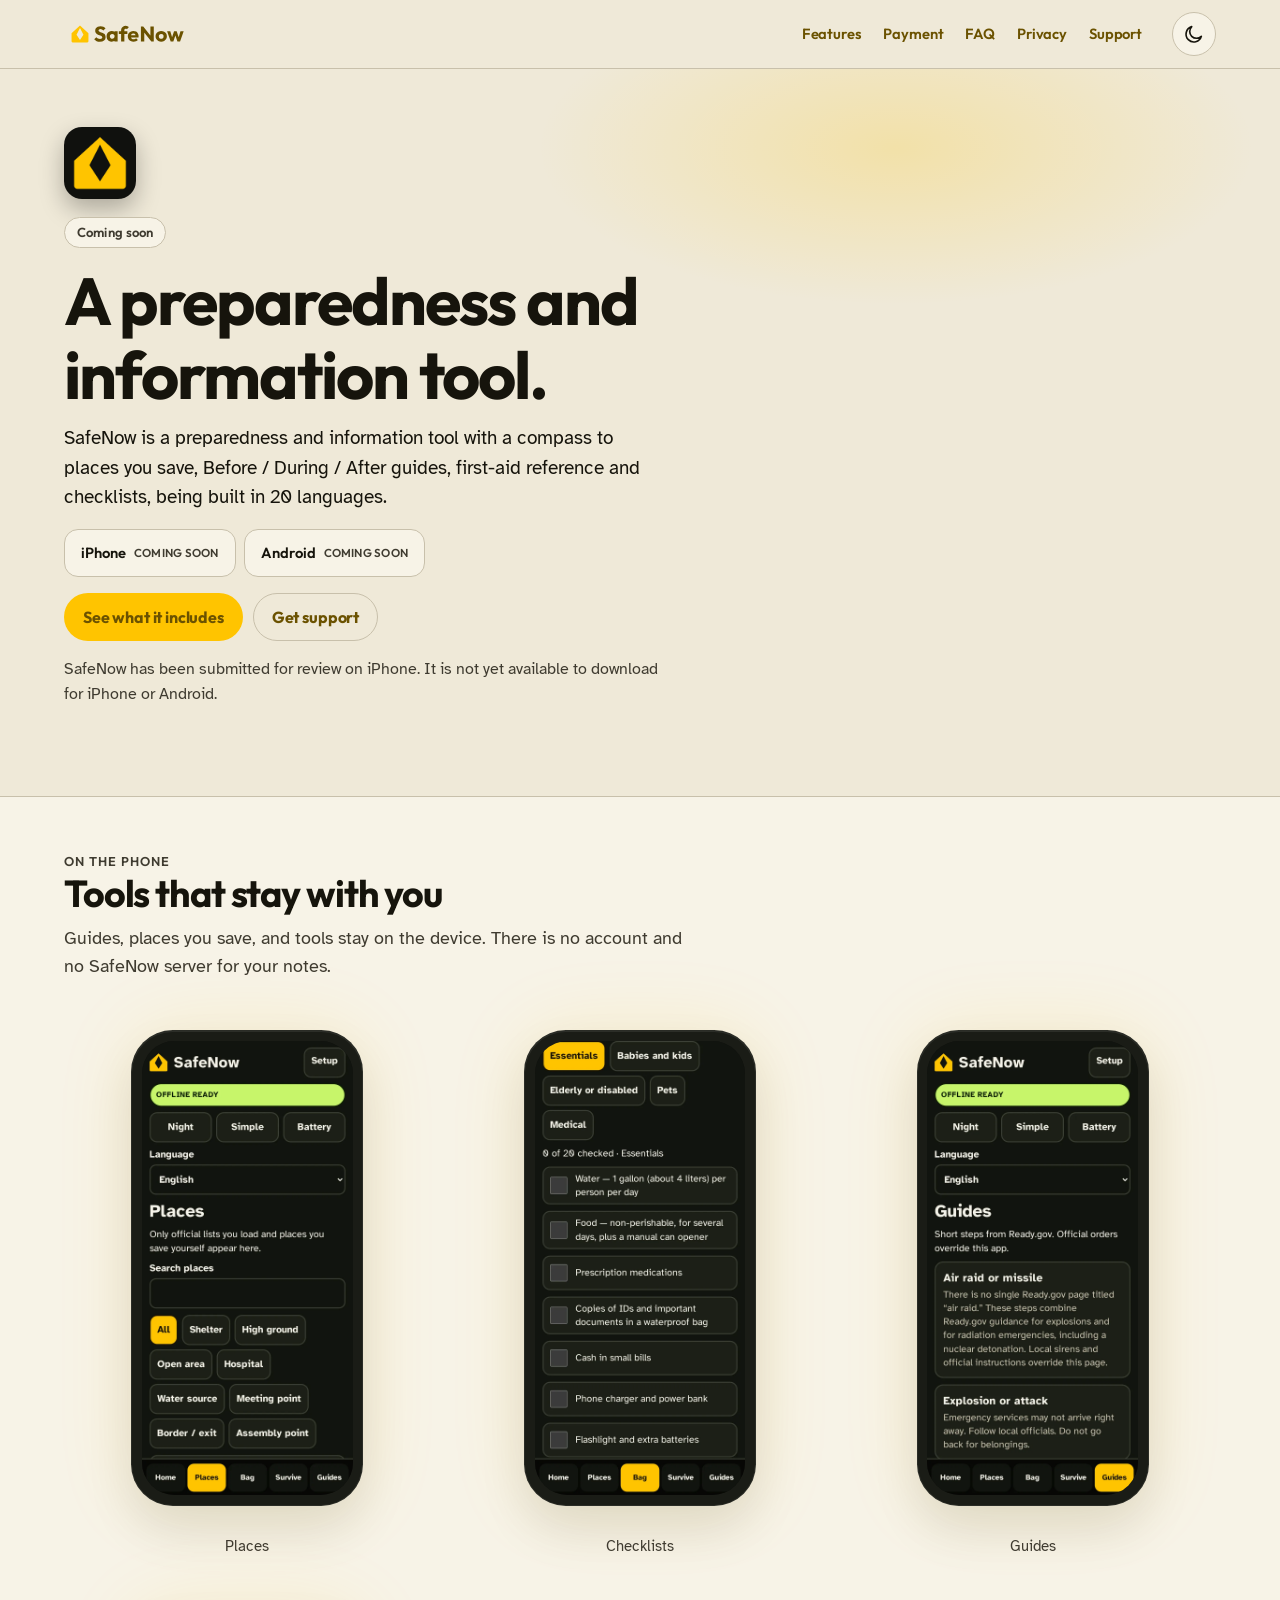
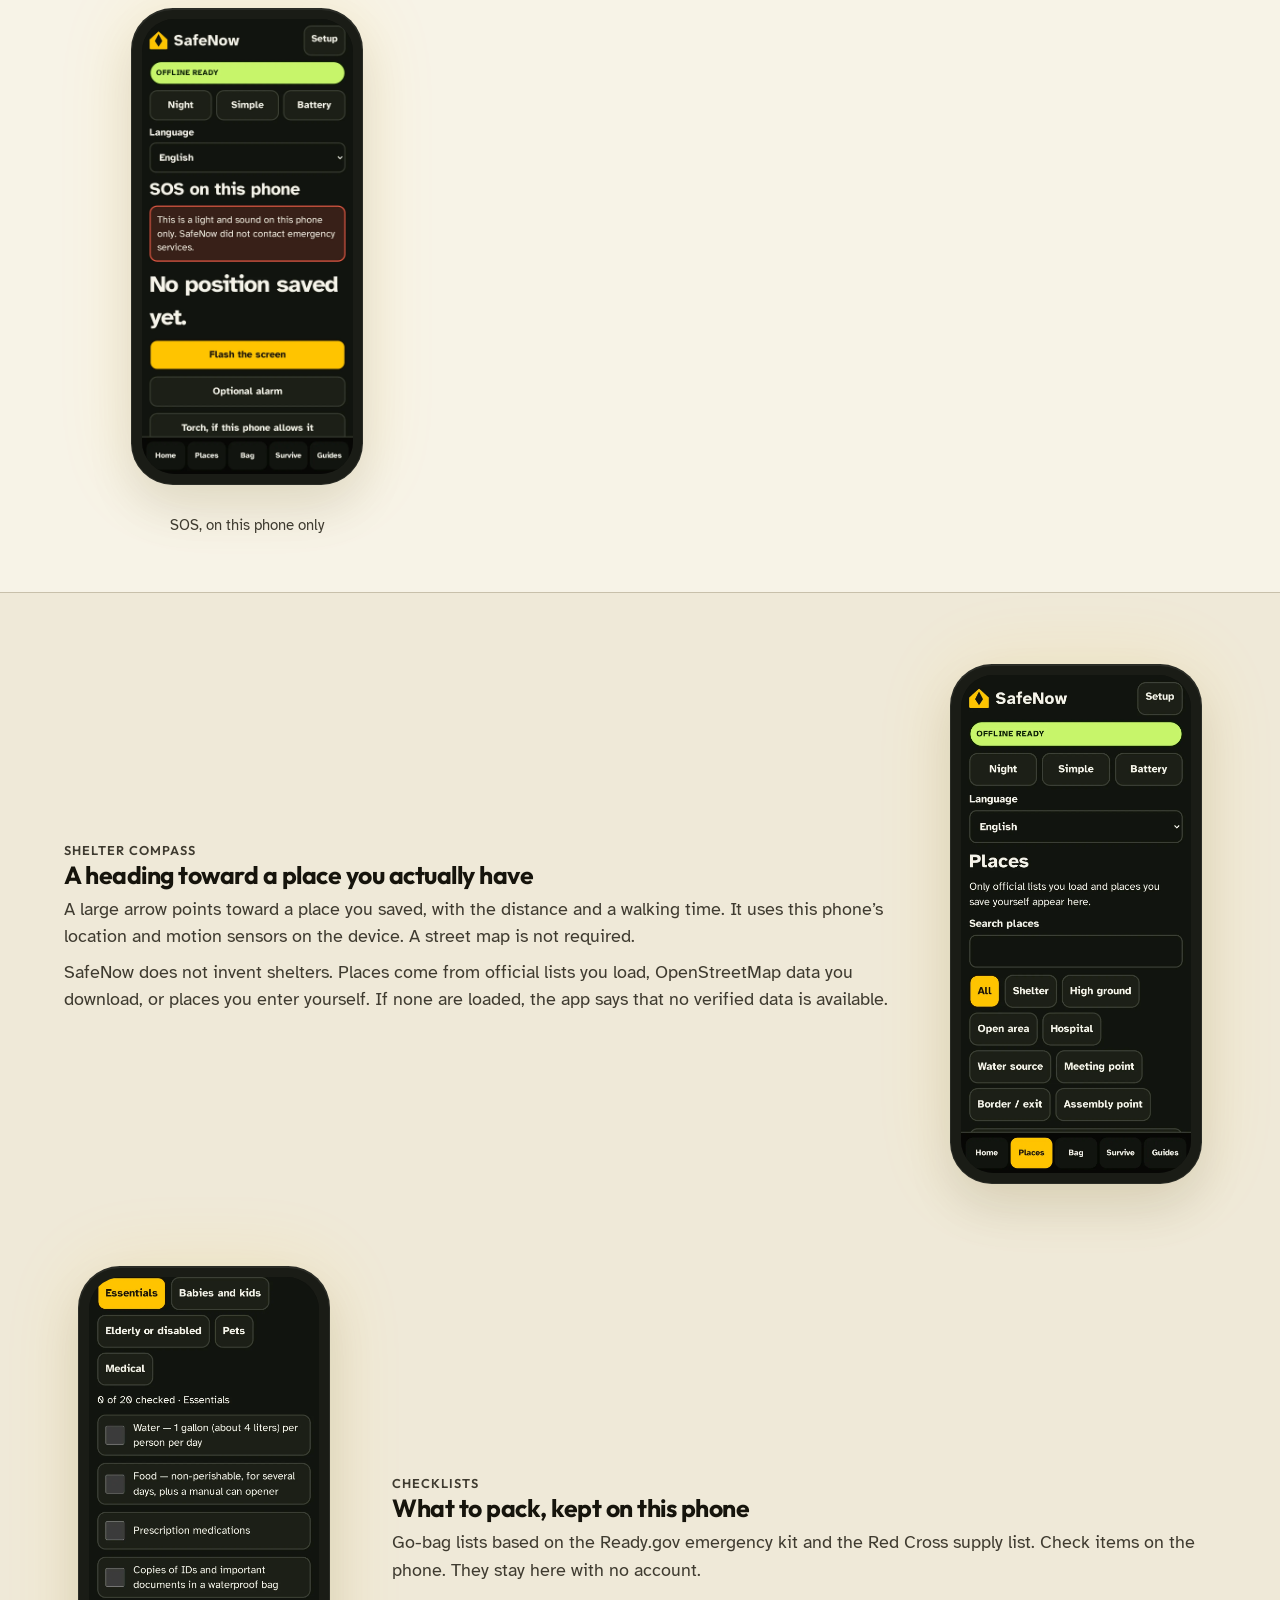
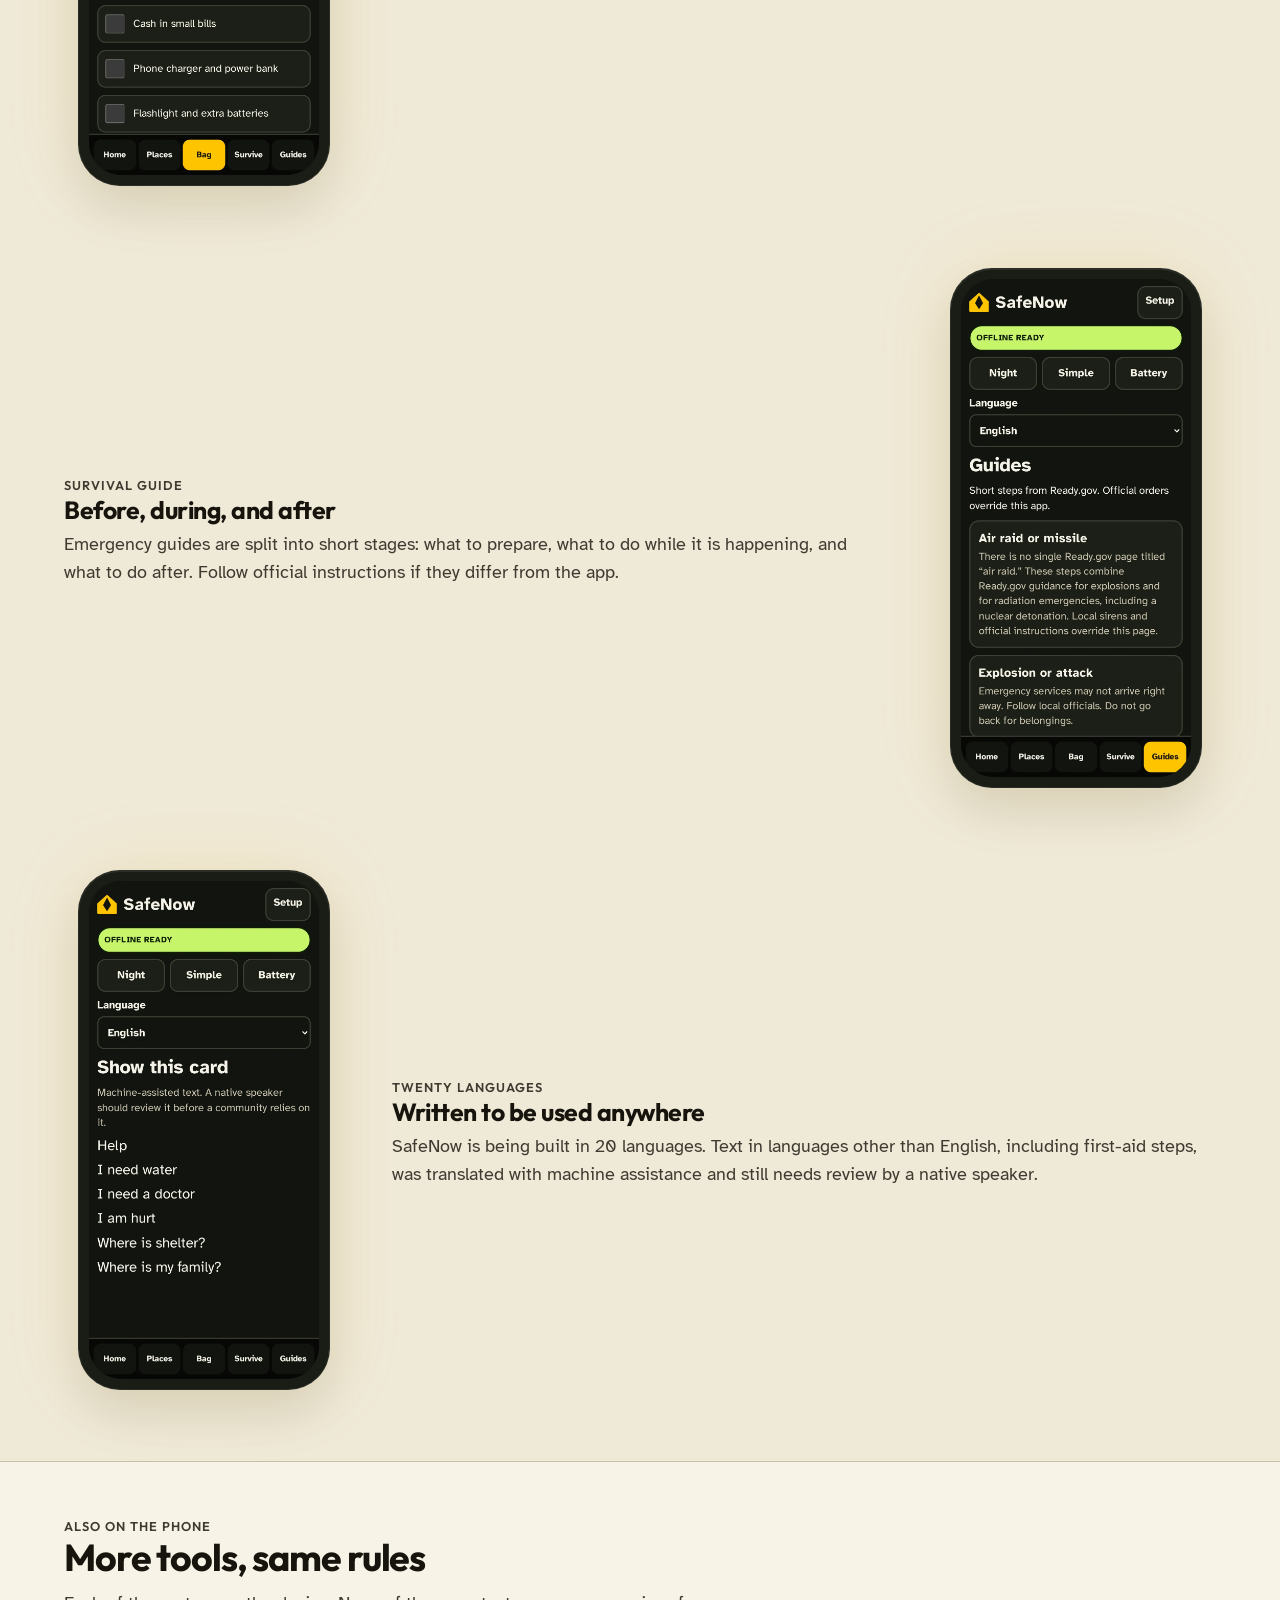
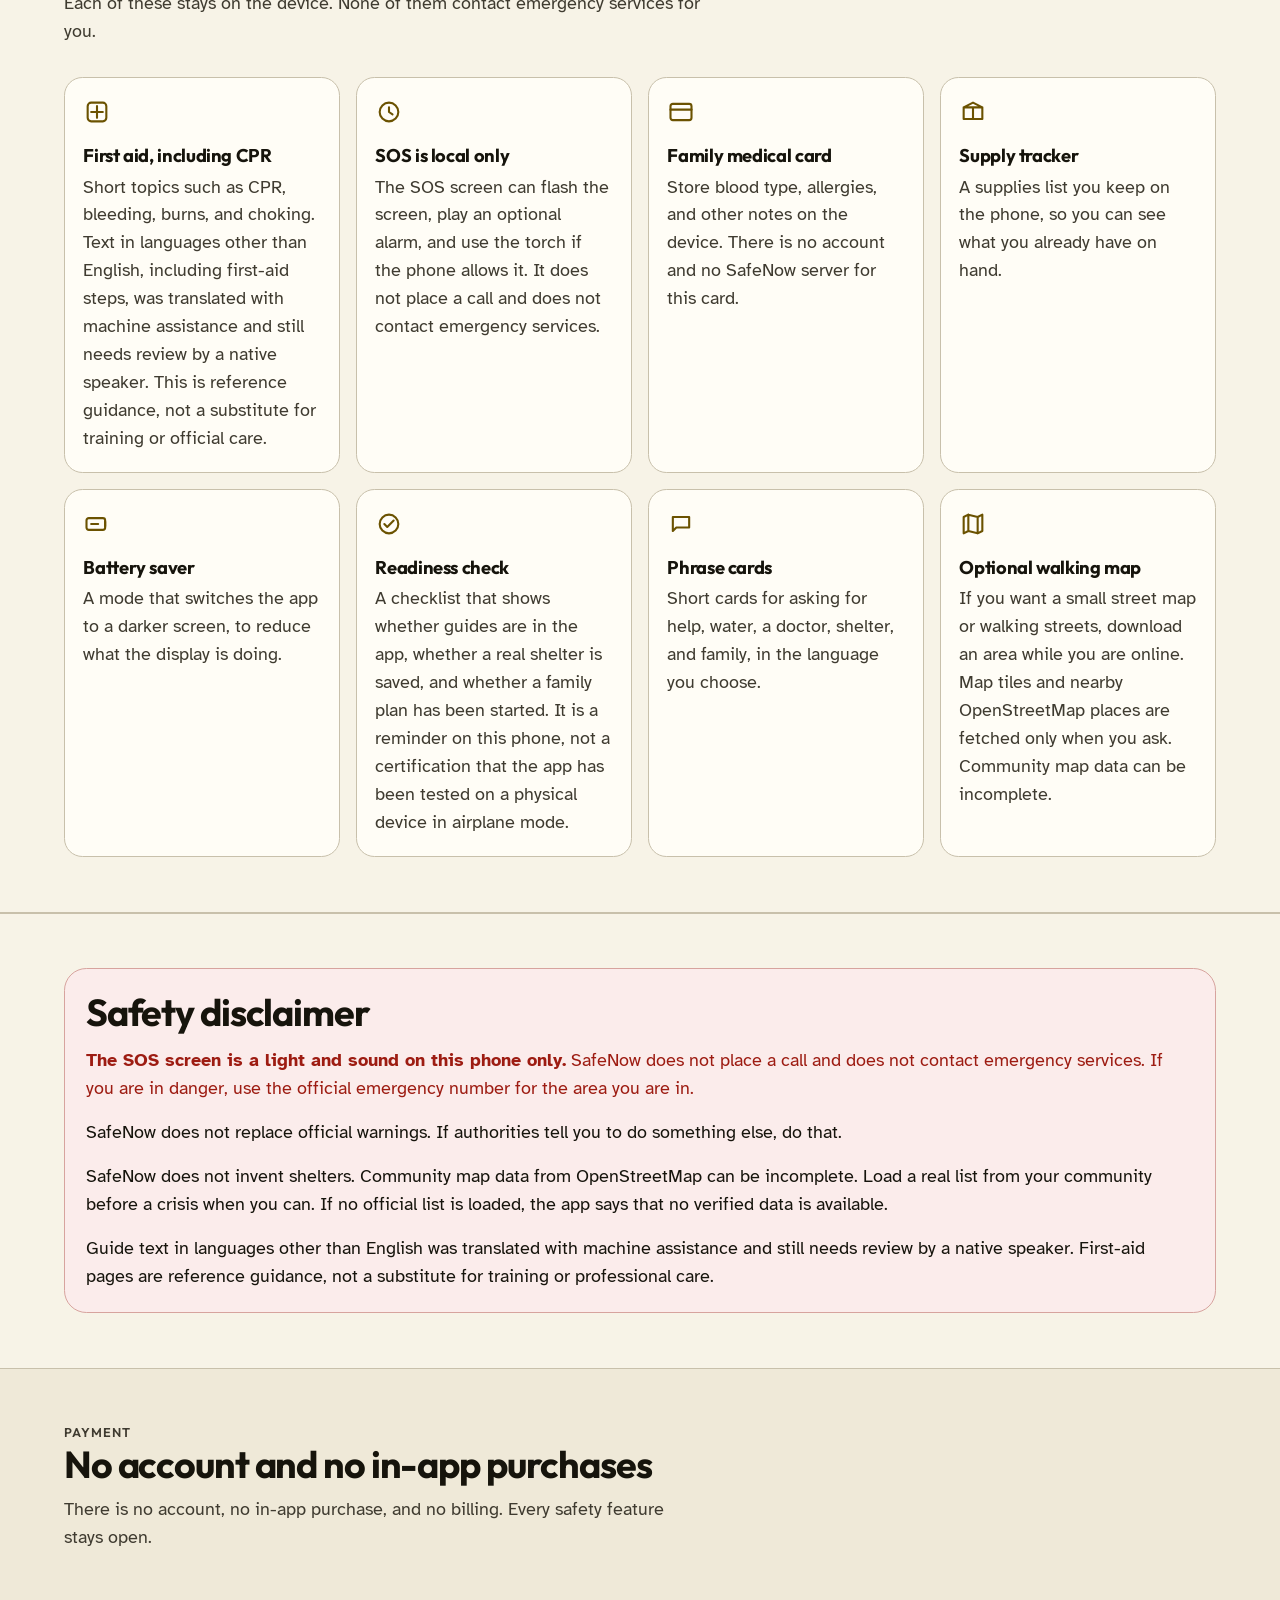
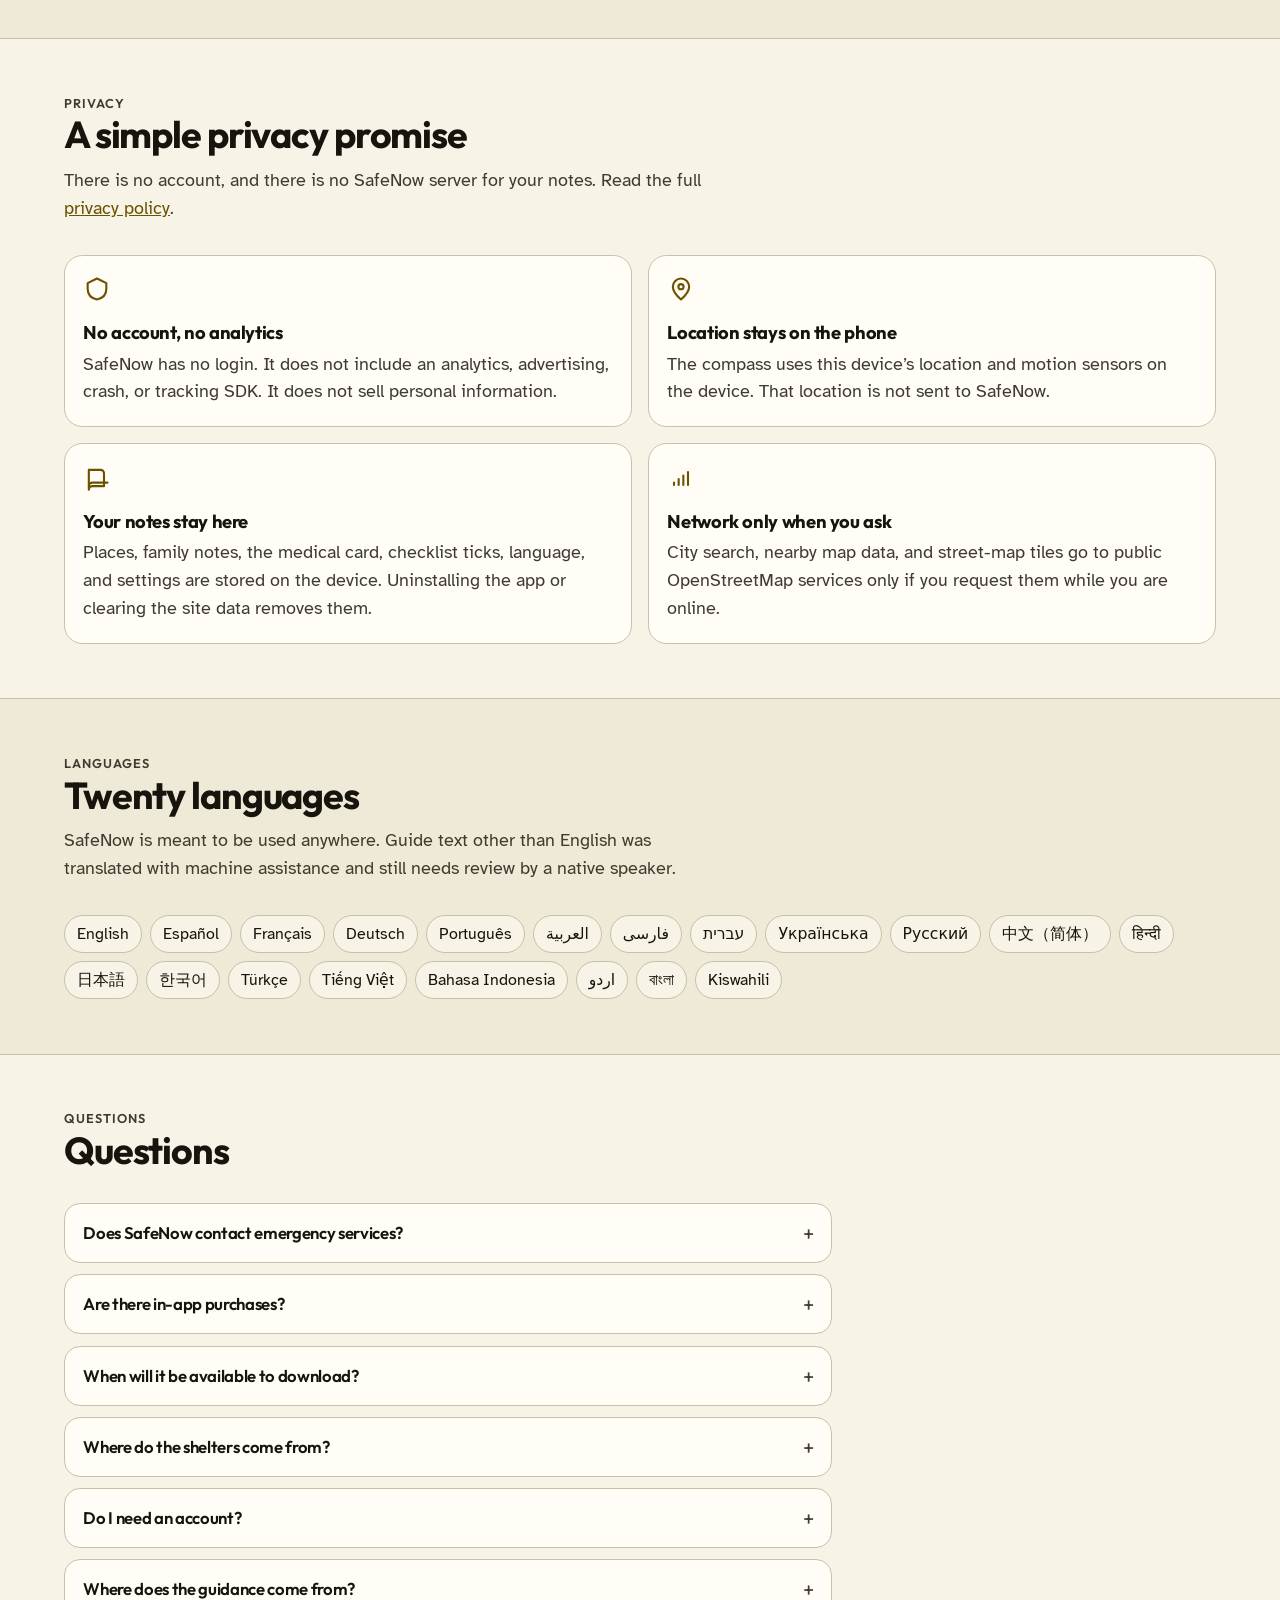
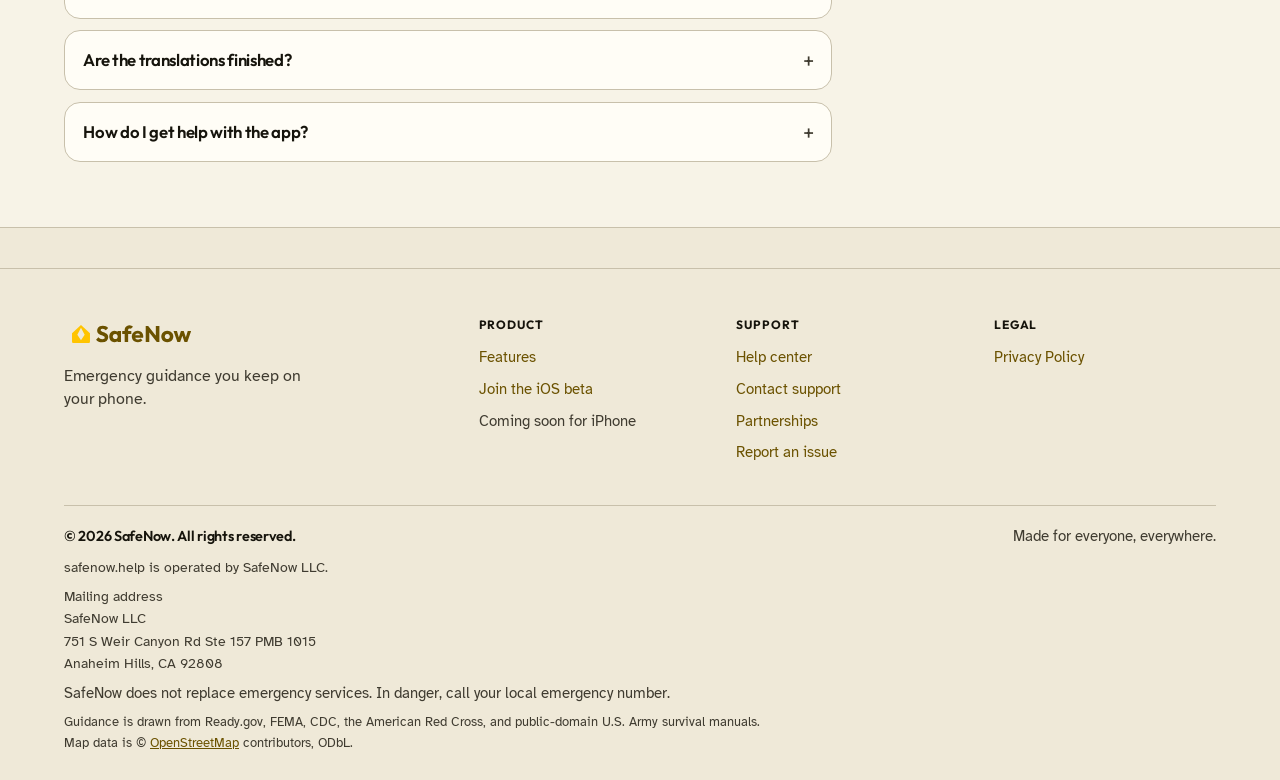
==== index.html @ 6153ab85 "Merge pull request #10 from oxgirl/fix/site-llc-operator-main Footer: operated by SafeNow LLC + mail" ====
<!doctype html>
<html lang="en">
  <head>
    <meta charset="UTF-8" />
    <meta name="viewport" content="width=device-width, initial-scale=1" />
    <title>SafeNow — a preparedness and information tool</title>
    <meta name="description" content="SafeNow is a preparedness and information tool with a compass to places you save, Before / During / After guides, first-aid reference and checklists, being built in 20 languages. Coming soon for iPhone and Android." />
    <link rel="canonical" href="https://safenow.help/" />
    <meta property="og:type" content="website" />
    <meta property="og:site_name" content="SafeNow" />
    <meta property="og:title" content="SafeNow — a preparedness and information tool" />
    <meta property="og:description" content="SafeNow is a preparedness and information tool with a compass to places you save, Before / During / After guides, first-aid reference and checklists, being built in 20 languages. Coming soon for iPhone and Android." />
    <meta property="og:url" content="https://safenow.help/" />
    <meta property="og:image" content="https://safenow.help/icon-512.png" />
    <meta property="og:image:width" content="512" />
    <meta property="og:image:height" content="512" />
    <meta name="twitter:card" content="summary_large_image" />
    <link rel="icon" href="/favicon.svg" type="image/svg+xml" />
    <link rel="icon" href="/favicon-32.png" type="image/png" sizes="32x32" />
    <link rel="icon" href="/favicon-16.png" type="image/png" sizes="16x16" />
    <link rel="shortcut icon" href="/favicon.ico" />
    <link rel="apple-touch-icon" href="/apple-touch-icon.png" sizes="180x180" />
    <link rel="manifest" href="/site.webmanifest" />
    <link rel="stylesheet" href="/styles.css" />
    <meta name="theme-color" content="#10110e" media="(prefers-color-scheme: dark)" />
    <meta name="theme-color" content="#efe9d8" media="(prefers-color-scheme: light)" />
    <script>
      try {
        var t = localStorage.getItem("safenow-theme");
        if (t === "light" || t === "dark") document.documentElement.setAttribute("data-theme", t);
      } catch (e) {}
    </script>
  </head>
  <body>
    <a class="skip" href="#main">Skip to content</a>
    <header class="site-header">
      <div class="wrap header-inner">
        <a class="brand" href="/" aria-label="SafeNow">
          <svg class="brand-lockup" viewBox="0 0 5951 1496.72" role="img" aria-hidden="true" focusable="false">
            <g transform="translate(198.294 198.294) scale(1.074)">
              <path fill="#FFC400" fill-rule="evenodd" d="M512 144 L880 480 L880 832 A48 48 0 0 1 832 880 L192 880 A48 48 0 0 1 144 832 L144 480 Z M512 252 L662 543.2 L512 772 L362 543.2 Z"/>
            </g>
            <g transform="translate(1396 1101.36)">
              <path fill="currentColor" d="M280 11Q193 11 130.25 -17.25Q67.5 -45.5 16.0 -103.5L117.5 -205.0Q151.5 -165.5 193.0 -144.0Q234.5 -122.5 290.0 -122.5Q339.5 -122.5 367.25 -140.75Q395 -159 395 -191Q395.0 -219.5 377.0 -237.75Q359 -256 329.5 -269.0Q300 -282 264.5 -293.75Q229.0 -305.5 193.75 -321.25Q158.5 -337.0 129.0 -360.25Q99.5 -383.5 81.5 -419.25Q63.5 -455.0 63.5 -508.5Q63.5 -574.0 95.25 -620.75Q127.0 -667.5 183.0 -692.25Q239 -717 311.5 -717.0Q386 -717 447.5 -690.75Q509.0 -664.5 548.5 -620.0L446.5 -518.5Q415.0 -551.5 382.25 -567.5Q349.5 -583.5 309.0 -583.5Q267.5 -583.5 243.5 -568.0Q219.5 -552.5 219.5 -523.5Q219.5 -497.0 237.5 -480.5Q255.5 -464.0 285.0 -451.75Q314.5 -439.5 350.0 -427.5Q385.5 -415.5 420.75 -399.75Q456 -384 485.5 -359.5Q515 -335 533.0 -297.5Q551 -260 551 -205Q551.0 -103.5 479.0 -46.25Q407 11 280 11ZM829 10Q762 10 709.25 -23.0Q656.5 -56.0 626.25 -113.0Q596 -170 596.0 -242.5Q596.0 -315.5 626.25 -372.75Q656.5 -430.0 709.25 -463.0Q762 -496 829 -496Q878 -496 917.5 -477.0Q957 -458 981.75 -424.5Q1006.5 -391.0 1010 -348V-138Q1006.5 -95.0 982.0 -61.5Q957.5 -28.0 917.75 -9.0Q878 10 829 10ZM860 -128Q909 -128 939.0 -160.25Q969.0 -192.5 969 -243Q969 -277 955.5 -302.75Q942.0 -328.5 917.5 -343.25Q893 -358 860.5 -358.0Q828.5 -358.0 804.0 -343.25Q779.5 -328.5 765.25 -302.5Q751.0 -276.5 751 -243Q751.0 -209.5 765.0 -183.5Q779.0 -157.5 803.75 -142.75Q828.5 -128.0 860 -128ZM962.5 0.0V-130.5L985.5 -249.0L962.5 -366.5V-486.0H1113V0ZM1275 0V-527.5Q1275 -587 1301.25 -634.25Q1327.5 -681.5 1375.75 -709.25Q1424 -737 1490 -737Q1540 -737 1577.25 -720.5Q1614.5 -704.0 1642.5 -675.0L1546.5 -579.0Q1537 -589 1524.5 -594.25Q1512.0 -599.5 1495.0 -599.5Q1463.5 -599.5 1445.75 -581.75Q1428 -564 1428.0 -532.5V0ZM1167.5 -356.0V-486.0H1568V-356ZM1859.5 11.0Q1780.5 11.0 1719.25 -21.5Q1658 -54 1623.0 -111.75Q1588.0 -169.5 1588 -243Q1588 -316 1622.25 -373.25Q1656.5 -430.5 1715.75 -463.75Q1775 -497 1848.5 -497.0Q1920.5 -497.0 1975.75 -465.75Q2031.0 -434.5 2062.5 -379.5Q2094.0 -324.5 2094 -254Q2094.0 -240.5 2092.5 -226.0Q2091.0 -211.5 2087 -193L1668.0 -191.5V-296.5L2022 -298L1956.0 -253.5Q1955.0 -295.5 1942.75 -323.25Q1930.5 -351.0 1907.25 -365.5Q1884 -380 1849.5 -380.0Q1813.5 -380.0 1787.0 -363.5Q1760.5 -347.0 1746.25 -316.75Q1732.0 -286.5 1732 -244Q1732 -201 1747.25 -170.25Q1762.5 -139.5 1791.0 -123.25Q1819.5 -107.0 1859 -107Q1895 -107 1924.0 -119.25Q1953.0 -131.5 1975.0 -156.5L2059.0 -72.5Q2023 -31 1972.0 -10.0Q1921 11 1859.5 11.0ZM2201.5 0.0V-706.0H2311.5L2359 -565V0ZM2689 0 2273 -533 2311.5 -706.0 2727.5 -173.0ZM2689 0 2646.5 -140.5V-706.0H2804V0ZM3152 11Q3076.5 11.0 3016.25 -22.5Q2956 -56 2921.0 -114.0Q2886 -172 2886 -244Q2886 -316 2920.75 -373.0Q2955.5 -430.0 3015.75 -463.5Q3076 -497 3151.5 -497.0Q3227.5 -497.0 3287.5 -463.75Q3347.5 -430.5 3382.5 -373.25Q3417.5 -316.0 3417.5 -244.0Q3417.5 -172.0 3382.75 -114.0Q3348 -56 3288.0 -22.5Q3228 11 3152 11ZM3151.5 -128.0Q3184.5 -128.0 3209.5 -142.5Q3234.5 -157.0 3248.25 -183.25Q3262.0 -209.5 3262.0 -243.5Q3262.0 -277.5 3247.75 -303.25Q3233.5 -329.0 3209.0 -343.5Q3184.5 -358.0 3151.5 -358.0Q3119.5 -358.0 3094.5 -343.25Q3069.5 -328.5 3055.5 -302.75Q3041.5 -277.0 3041.5 -243.0Q3041.5 -209.5 3055.5 -183.25Q3069.5 -157.0 3094.5 -142.5Q3119.5 -128.0 3151.5 -128.0ZM3594.5 0.0 3426.5 -486.0H3576.5L3681.0 -132.5L3636.5 -131.5L3751.5 -486.0H3876L3991.5 -131.5L3946.5 -132.5L4052 -486H4202L4034 0H3908.5L3795.5 -336.0H3833.5L3719 0Z"/>
            </g>
          </svg>
        </a>
        <nav class="site-nav site-nav-desktop" aria-label="Site">
            <a href="/#features">Features</a>
            <a href="/#pricing">Payment</a>
            <a href="/#faq">FAQ</a>
            <a href="/privacy/">Privacy</a>
            <a href="/support/">Support</a>
        </nav>
        <div class="header-tools">
          <details class="nav-menu">
            <summary>Menu</summary>
            <nav class="site-nav" aria-label="Site">
              <a href="/#features">Features</a>
              <a href="/#pricing">Payment</a>
              <a href="/#faq">FAQ</a>
              <a href="/privacy/">Privacy</a>
              <a href="/support/">Support</a>
            </nav>
          </details>
          <button type="button" class="theme-toggle" data-theme-toggle aria-label="Switch to light theme">
            <svg class="icon-light" viewBox="0 0 24 24" aria-hidden="true">
              <circle cx="12" cy="12" r="4" />
              <path d="M12 3v2M12 19v2M4.9 4.9l1.4 1.4M17.7 17.7l1.4 1.4M3 12h2M19 12h2M4.9 19.1l1.4-1.4M17.7 6.3l1.4-1.4" />
            </svg>
            <svg class="icon-dark" viewBox="0 0 24 24" aria-hidden="true">
              <path d="M20 14.5A8.5 8.5 0 1 1 9.5 4 7 7 0 0 0 20 14.5z" />
            </svg>
          </button>
        </div>
      </div>
    </header>
    <main id="main">
      <section class="hero">
        <div class="hero-glow" aria-hidden="true"></div>
        <div class="wrap hero-grid">
          <div class="hero-copy">
            <img class="app-icon" src="/apple-touch-icon.png" width="180" height="180" alt="SafeNow app icon: a yellow shelter mark on a dark field." />
            <p class="pill pill-muted">Coming soon</p>
            <h1>A preparedness and information tool.</h1>
            <p class="lede">SafeNow is a preparedness and information tool with a compass to places you save, Before / During / After guides, first-aid reference and checklists, being built in 20 languages.</p>
            <p class="store-row" aria-label="Store availability">
              <span class="store-soon"><span>iPhone</span><small>Coming soon</small></span>
              <span class="store-soon"><span>Android</span><small>Coming soon</small></span>
            </p>
            <p class="hero-actions">
              <a class="btn btn-primary" href="#features">See what it includes</a>
              <a class="btn btn-ghost" href="/support/">Get support</a>
            </p>
            <p class="status">SafeNow has been submitted for review on iPhone. It is not yet available to download for iPhone or Android.</p>
          </div>
        </div>
      </section>

      <section class="section band" id="features">
        <div class="wrap">
          <div class="section-head">
            <p class="kicker">On the phone</p>
            <h2>Tools that stay with you</h2>
            <p>Guides, places you save, and tools stay on the device. There is no account and no SafeNow server for your notes.</p>
          </div>

          <div class="shot-gallery" role="list">
            <div role="listitem">
              <figure class="device">
              <div class="device-screen">
                <picture>
                  <source type="image/webp" srcset="/images/places.webp" />
                  <img src="/images/places.jpg" width="900" height="1948" alt="SafeNow Places screen stating that only official lists you load and places you save yourself appear here, with filters such as Shelter, Hospital, and Meeting point." />
                </picture>
              </div>
            </figure>
            <p class="phone-caption">Places</p>
            </div>
            <div role="listitem">
              <figure class="device">
              <div class="device-screen">
                <picture>
                  <source type="image/webp" srcset="/images/checklists.webp" />
                  <img src="/images/checklists.jpg" width="900" height="1948" alt="SafeNow go-bag checklist, Essentials group, with items such as water, food, medications, and identification still unchecked." />
                </picture>
              </div>
            </figure>
            <p class="phone-caption">Checklists</p>
            </div>
            <div role="listitem">
              <figure class="device">
              <div class="device-screen">
                <picture>
                  <source type="image/webp" srcset="/images/guides.webp" />
                  <img src="/images/guides.jpg" width="900" height="1948" alt="SafeNow Guides screen with short steps attributed to Ready.gov, including Air raid or missile and Explosion or attack, and a note that official orders override the app." />
                </picture>
              </div>
            </figure>
            <p class="phone-caption">Guides</p>
            </div>
            <div role="listitem">
              <figure class="device">
              <div class="device-screen">
                <picture>
                  <source type="image/webp" srcset="/images/sos.webp" />
                  <img src="/images/sos.jpg" width="900" height="1948" alt="SafeNow SOS screen titled SOS on this phone, with a warning that it is a light and sound only and did not contact emergency services, and buttons to flash the screen, play an optional alarm, or use the torch." />
                </picture>
              </div>
            </figure>
            <p class="phone-caption">SOS, on this phone only</p>
            </div>
          </div>
        </div>
      </section>

      <section class="section">
        <div class="wrap">
          <article class="feature-row">
            <div class="feature-copy">
              <p class="kicker">Shelter compass</p>
              <h3>A heading toward a place you actually have</h3>
              <p>A large arrow points toward a place you saved, with the distance and a walking time. It uses this phone’s location and motion sensors on the device. A street map is not required.</p>
              <p>SafeNow does not invent shelters. Places come from official lists you load, OpenStreetMap data you download, or places you enter yourself. If none are loaded, the app says that no verified data is available.</p>
            </div>
            <figure class="device">
              <div class="device-screen">
                <picture>
                  <source type="image/webp" srcset="/images/places.webp" />
                  <img src="/images/places.jpg" width="900" height="1948" alt="SafeNow Places screen stating that only official lists you load and places you save yourself appear here." />
                </picture>
              </div>
            </figure>
            
          </article>

          <article class="feature-row flip">
            <div class="feature-copy">
              <p class="kicker">Checklists</p>
              <h3>What to pack, kept on this phone</h3>
              <p>Go-bag lists based on the Ready.gov emergency kit and the Red Cross supply list. Check items on the phone. They stay here with no account.</p>
            </div>
            <figure class="device">
              <div class="device-screen">
                <picture>
                  <source type="image/webp" srcset="/images/checklists.webp" />
                  <img src="/images/checklists.jpg" width="900" height="1948" alt="SafeNow go-bag checklist, Essentials group, with items such as water, food, medications, and identification still unchecked." />
                </picture>
              </div>
            </figure>
            
          </article>

          <article class="feature-row">
            <div class="feature-copy">
              <p class="kicker">Survival guide</p>
              <h3>Before, during, and after</h3>
              <p>Emergency guides are split into short stages: what to prepare, what to do while it is happening, and what to do after. Follow official instructions if they differ from the app.</p>
            </div>
            <figure class="device">
              <div class="device-screen">
                <picture>
                  <source type="image/webp" srcset="/images/guides.webp" />
                  <img src="/images/guides.jpg" width="900" height="1948" alt="SafeNow Guides screen with short steps attributed to Ready.gov, including Air raid or missile and Explosion or attack." />
                </picture>
              </div>
            </figure>
            
          </article>

          <article class="feature-row flip">
            <div class="feature-copy">
              <p class="kicker">Twenty languages</p>
              <h3>Written to be used anywhere</h3>
              <p>SafeNow is being built in 20 languages. Text in languages other than English, including first-aid steps, was translated with machine assistance and still needs review by a native speaker.</p>
            </div>
            <figure class="device">
              <div class="device-screen">
                <picture>
                  <source type="image/webp" srcset="/images/phrases.webp" />
                  <img src="/images/phrases.jpg" width="900" height="1948" alt="SafeNow phrase cards headed Show this card, with English lines for help, water, a doctor, being hurt, shelter, and family." />
                </picture>
              </div>
            </figure>
            
          </article>
        </div>
      </section>

      <section class="section band">
        <div class="wrap">
          <div class="section-head">
            <p class="kicker">Also on the phone</p>
            <h2>More tools, same rules</h2>
            <p>Each of these stays on the device. None of them contact emergency services for you.</p>
          </div>
          <div class="card-grid">
            <article class="card">
              <svg viewBox="0 0 24 24" aria-hidden="true"><path d="M12 7v10M7 12h10"/><rect x="4" y="4" width="16" height="16" rx="3"/></svg>
              <h3>First aid, including CPR</h3>
              <p>Short topics such as CPR, bleeding, burns, and choking. Text in languages other than English, including first-aid steps, was translated with machine assistance and still needs review by a native speaker. This is reference guidance, not a substitute for training or official care.</p>
            </article>
            <article class="card">
              <svg viewBox="0 0 24 24" aria-hidden="true"><circle cx="12" cy="12" r="8"/><path d="M12 8v4l3 2"/></svg>
              <h3>SOS is local only</h3>
              <p>The SOS screen can flash the screen, play an optional alarm, and use the torch if the phone allows it. It does not place a call and does not contact emergency services.</p>
            </article>
            <article class="card">
              <svg viewBox="0 0 24 24" aria-hidden="true"><rect x="3" y="5" width="18" height="14" rx="2"/><path d="M3 10h18"/></svg>
              <h3>Family medical card</h3>
              <p>Store blood type, allergies, and other notes on the device. There is no account and no SafeNow server for this card.</p>
            </article>
            <article class="card">
              <svg viewBox="0 0 24 24" aria-hidden="true"><path d="M4 8h16v10H4zM4 8l8-4 8 4M12 8v10"/></svg>
              <h3>Supply tracker</h3>
              <p>A supplies list you keep on the phone, so you can see what you already have on hand.</p>
            </article>
            <article class="card">
              <svg viewBox="0 0 24 24" aria-hidden="true"><rect x="3" y="7" width="16" height="10" rx="2"/><path d="M19 10v4M7 12h6"/></svg>
              <h3>Battery saver</h3>
              <p>A mode that switches the app to a darker screen, to reduce what the display is doing.</p>
            </article>
            <article class="card">
              <svg viewBox="0 0 24 24" aria-hidden="true"><circle cx="12" cy="12" r="8"/><path d="M8 12l2.5 2.5L16 9"/></svg>
              <h3>Readiness check</h3>
              <p>A checklist that shows whether guides are in the app, whether a real shelter is saved, and whether a family plan has been started. It is a reminder on this phone, not a certification that the app has been tested on a physical device in airplane mode.</p>
            </article>
            <article class="card">
              <svg viewBox="0 0 24 24" aria-hidden="true"><path d="M5 6h14v9H8l-3 3V6z"/></svg>
              <h3>Phrase cards</h3>
              <p>Short cards for asking for help, water, a doctor, shelter, and family, in the language you choose.</p>
            </article>
            <article class="card">
              <svg viewBox="0 0 24 24" aria-hidden="true"><path d="M8 4l8 2v14l-8-2V4zM8 4L4 6v14l4-2M16 6l4-2v14l-4 2"/></svg>
              <h3>Optional walking map</h3>
              <p>If you want a small street map or walking streets, download an area while you are online. Map tiles and nearby OpenStreetMap places are fetched only when you ask. Community map data can be incomplete.</p>
            </article>
          </div>
        </div>
      </section>

      <section class="section band" id="safety">
        <div class="wrap">
          <div class="panel warn-panel">
            <h2>Safety disclaimer</h2>
            <p class="warn"><strong>The SOS screen is a light and sound on this phone only.</strong> SafeNow does not place a call and does not contact emergency services. If you are in danger, use the official emergency number for the area you are in.</p>
            <p>SafeNow does not replace official warnings. If authorities tell you to do something else, do that.</p>
            <p>SafeNow does not invent shelters. Community map data from OpenStreetMap can be incomplete. Load a real list from your community before a crisis when you can. If no official list is loaded, the app says that no verified data is available.</p>
            <p>Guide text in languages other than English was translated with machine assistance and still needs review by a native speaker. First-aid pages are reference guidance, not a substitute for training or professional care.</p>
          </div>
        </div>
      </section>

      <section class="section" id="pricing">
        <div class="wrap">
          <div class="section-head">
            <p class="kicker">Payment</p>
            <h2>No account and no in-app purchases</h2>
            <p>There is no account, no in-app purchase, and no billing. Every safety feature stays open.</p>
          </div>
        </div>
      </section>

      <section class="section band" id="privacy-promise">
        <div class="wrap">
          <div class="section-head">
            <p class="kicker">Privacy</p>
            <h2>A simple privacy promise</h2>
            <p>There is no account, and there is no SafeNow server for your notes. Read the full <a href="/privacy/">privacy policy</a>.</p>
          </div>
          <div class="promise-grid">
            <article class="card">
              <svg viewBox="0 0 24 24" aria-hidden="true"><path d="M12 3l8 4v5c0 5-3.5 8-8 9-4.5-1-8-4-8-9V7z"/></svg>
              <h3>No account, no analytics</h3>
              <p>SafeNow has no login. It does not include an analytics, advertising, crash, or tracking SDK. It does not sell personal information.</p>
            </article>
            <article class="card">
              <svg viewBox="0 0 24 24" aria-hidden="true"><path d="M12 21s7-6.2 7-11a7 7 0 1 0-14 0c0 4.8 7 11 7 11z"/><circle cx="12" cy="10" r="2.2"/></svg>
              <h3>Location stays on the phone</h3>
              <p>The compass uses this device’s location and motion sensors on the device. That location is not sent to SafeNow.</p>
            </article>
            <article class="card">
              <svg viewBox="0 0 24 24" aria-hidden="true"><path d="M5 5h10a3 3 0 0 1 3 3v11H8a3 3 0 0 0-3 3V5z"/><path d="M5 19a3 3 0 0 1 3-3h13"/></svg>
              <h3>Your notes stay here</h3>
              <p>Places, family notes, the medical card, checklist ticks, language, and settings are stored on the device. Uninstalling the app or clearing the site data removes them.</p>
            </article>
            <article class="card">
              <svg viewBox="0 0 24 24" aria-hidden="true"><path d="M6 16v2M10 13v5M14 10v8M18 7v11"/></svg>
              <h3>Network only when you ask</h3>
              <p>City search, nearby map data, and street-map tiles go to public OpenStreetMap services only if you request them while you are online.</p>
            </article>
          </div>
        </div>
      </section>

      <section class="section" id="languages">
        <div class="wrap">
          <div class="section-head">
            <p class="kicker">Languages</p>
            <h2>Twenty languages</h2>
            <p>SafeNow is meant to be used anywhere. Guide text other than English was translated with machine assistance and still needs review by a native speaker.</p>
          </div>
          <ul class="lang-list">
            <li>English</li>
            <li>Español</li>
            <li>Français</li>
            <li>Deutsch</li>
            <li>Português</li>
            <li lang="ar">العربية</li>
            <li lang="fa">فارسی</li>
            <li lang="he">עברית</li>
            <li>Українська</li>
            <li lang="ru">Русский</li>
            <li lang="zh">中文（简体）</li>
            <li lang="hi">हिन्दी</li>
            <li lang="ja">日本語</li>
            <li lang="ko">한국어</li>
            <li>Türkçe</li>
            <li>Tiếng Việt</li>
            <li>Bahasa Indonesia</li>
            <li lang="ur">اردو</li>
            <li lang="bn">বাংলা</li>
            <li>Kiswahili</li>
          </ul>
        </div>
      </section>

      <section class="section band" id="faq">
        <div class="wrap">
          <div class="section-head">
            <p class="kicker">Questions</p>
            <h2>Questions</h2>
          </div>
          <div class="faq">
            <details>
              <summary>Does SafeNow contact emergency services?</summary>
              <p>No. The SOS screen is a light and sound on this phone only. It does not place a call and it does not contact emergency services. If you are in danger, use the official emergency number for the area you are in.</p>
            </details>
            <details>
              <summary>Are there in-app purchases?</summary>
              <p>There is no account, no in-app purchase, and no billing. Safety features are not locked.</p>
            </details>
            <details>
              <summary>When will it be available to download?</summary>
              <p>Coming soon. SafeNow has been submitted for review on iPhone and is not yet available to download for iPhone or Android.</p>
            </details>
            <details>
              <summary>Where do the shelters come from?</summary>
              <p>SafeNow does not invent shelters. Places come from official lists you load, OpenStreetMap data you download, or places you enter yourself. If none are loaded, the app says that no verified data is available. Community map data can be incomplete.</p>
            </details>
            <details>
              <summary>Do I need an account?</summary>
              <p>No. There is no account and no login. Places, family notes, medical card details, and checklist ticks stay on the device. See the <a href="/privacy/">privacy policy</a>.</p>
            </details>
            <details>
              <summary>Where does the guidance come from?</summary>
              <p>Guidance is drawn from Ready.gov, FEMA, CDC, the American Red Cross, and public-domain U.S. Army survival manuals. Map data is © OpenStreetMap contributors, ODbL. SafeNow does not replace official warnings.</p>
            </details>
            <details>
              <summary>Are the translations finished?</summary>
              <p>The app is being built in 20 languages. Text in languages other than English, including first-aid steps, was translated with machine assistance and still needs review by a native speaker.</p>
            </details>
            <details>
              <summary>How do I get help with the app?</summary>
              <p>See the <a href="/support/">support page</a>. You can open a GitHub Issue on the public SafeNow site repository. Please do not include medical details, exact home addresses, or other sensitive information in a public issue.</p>
            </details>
          </div>
        </div>
      </section>
    </main>
    <footer class="site-footer">
      <div class="wrap">
        <div class="footer-top">
          <div class="footer-brand-col">
            <a class="footer-brand" href="/" aria-label="SafeNow">
          <svg class="brand-lockup" viewBox="0 0 5951 1496.72" role="img" aria-hidden="true" focusable="false">
            <g transform="translate(198.294 198.294) scale(1.074)">
              <path fill="#FFC400" fill-rule="evenodd" d="M512 144 L880 480 L880 832 A48 48 0 0 1 832 880 L192 880 A48 48 0 0 1 144 832 L144 480 Z M512 252 L662 543.2 L512 772 L362 543.2 Z"/>
            </g>
            <g transform="translate(1396 1101.36)">
              <path fill="currentColor" d="M280 11Q193 11 130.25 -17.25Q67.5 -45.5 16.0 -103.5L117.5 -205.0Q151.5 -165.5 193.0 -144.0Q234.5 -122.5 290.0 -122.5Q339.5 -122.5 367.25 -140.75Q395 -159 395 -191Q395.0 -219.5 377.0 -237.75Q359 -256 329.5 -269.0Q300 -282 264.5 -293.75Q229.0 -305.5 193.75 -321.25Q158.5 -337.0 129.0 -360.25Q99.5 -383.5 81.5 -419.25Q63.5 -455.0 63.5 -508.5Q63.5 -574.0 95.25 -620.75Q127.0 -667.5 183.0 -692.25Q239 -717 311.5 -717.0Q386 -717 447.5 -690.75Q509.0 -664.5 548.5 -620.0L446.5 -518.5Q415.0 -551.5 382.25 -567.5Q349.5 -583.5 309.0 -583.5Q267.5 -583.5 243.5 -568.0Q219.5 -552.5 219.5 -523.5Q219.5 -497.0 237.5 -480.5Q255.5 -464.0 285.0 -451.75Q314.5 -439.5 350.0 -427.5Q385.5 -415.5 420.75 -399.75Q456 -384 485.5 -359.5Q515 -335 533.0 -297.5Q551 -260 551 -205Q551.0 -103.5 479.0 -46.25Q407 11 280 11ZM829 10Q762 10 709.25 -23.0Q656.5 -56.0 626.25 -113.0Q596 -170 596.0 -242.5Q596.0 -315.5 626.25 -372.75Q656.5 -430.0 709.25 -463.0Q762 -496 829 -496Q878 -496 917.5 -477.0Q957 -458 981.75 -424.5Q1006.5 -391.0 1010 -348V-138Q1006.5 -95.0 982.0 -61.5Q957.5 -28.0 917.75 -9.0Q878 10 829 10ZM860 -128Q909 -128 939.0 -160.25Q969.0 -192.5 969 -243Q969 -277 955.5 -302.75Q942.0 -328.5 917.5 -343.25Q893 -358 860.5 -358.0Q828.5 -358.0 804.0 -343.25Q779.5 -328.5 765.25 -302.5Q751.0 -276.5 751 -243Q751.0 -209.5 765.0 -183.5Q779.0 -157.5 803.75 -142.75Q828.5 -128.0 860 -128ZM962.5 0.0V-130.5L985.5 -249.0L962.5 -366.5V-486.0H1113V0ZM1275 0V-527.5Q1275 -587 1301.25 -634.25Q1327.5 -681.5 1375.75 -709.25Q1424 -737 1490 -737Q1540 -737 1577.25 -720.5Q1614.5 -704.0 1642.5 -675.0L1546.5 -579.0Q1537 -589 1524.5 -594.25Q1512.0 -599.5 1495.0 -599.5Q1463.5 -599.5 1445.75 -581.75Q1428 -564 1428.0 -532.5V0ZM1167.5 -356.0V-486.0H1568V-356ZM1859.5 11.0Q1780.5 11.0 1719.25 -21.5Q1658 -54 1623.0 -111.75Q1588.0 -169.5 1588 -243Q1588 -316 1622.25 -373.25Q1656.5 -430.5 1715.75 -463.75Q1775 -497 1848.5 -497.0Q1920.5 -497.0 1975.75 -465.75Q2031.0 -434.5 2062.5 -379.5Q2094.0 -324.5 2094 -254Q2094.0 -240.5 2092.5 -226.0Q2091.0 -211.5 2087 -193L1668.0 -191.5V-296.5L2022 -298L1956.0 -253.5Q1955.0 -295.5 1942.75 -323.25Q1930.5 -351.0 1907.25 -365.5Q1884 -380 1849.5 -380.0Q1813.5 -380.0 1787.0 -363.5Q1760.5 -347.0 1746.25 -316.75Q1732.0 -286.5 1732 -244Q1732 -201 1747.25 -170.25Q1762.5 -139.5 1791.0 -123.25Q1819.5 -107.0 1859 -107Q1895 -107 1924.0 -119.25Q1953.0 -131.5 1975.0 -156.5L2059.0 -72.5Q2023 -31 1972.0 -10.0Q1921 11 1859.5 11.0ZM2201.5 0.0V-706.0H2311.5L2359 -565V0ZM2689 0 2273 -533 2311.5 -706.0 2727.5 -173.0ZM2689 0 2646.5 -140.5V-706.0H2804V0ZM3152 11Q3076.5 11.0 3016.25 -22.5Q2956 -56 2921.0 -114.0Q2886 -172 2886 -244Q2886 -316 2920.75 -373.0Q2955.5 -430.0 3015.75 -463.5Q3076 -497 3151.5 -497.0Q3227.5 -497.0 3287.5 -463.75Q3347.5 -430.5 3382.5 -373.25Q3417.5 -316.0 3417.5 -244.0Q3417.5 -172.0 3382.75 -114.0Q3348 -56 3288.0 -22.5Q3228 11 3152 11ZM3151.5 -128.0Q3184.5 -128.0 3209.5 -142.5Q3234.5 -157.0 3248.25 -183.25Q3262.0 -209.5 3262.0 -243.5Q3262.0 -277.5 3247.75 -303.25Q3233.5 -329.0 3209.0 -343.5Q3184.5 -358.0 3151.5 -358.0Q3119.5 -358.0 3094.5 -343.25Q3069.5 -328.5 3055.5 -302.75Q3041.5 -277.0 3041.5 -243.0Q3041.5 -209.5 3055.5 -183.25Q3069.5 -157.0 3094.5 -142.5Q3119.5 -128.0 3151.5 -128.0ZM3594.5 0.0 3426.5 -486.0H3576.5L3681.0 -132.5L3636.5 -131.5L3751.5 -486.0H3876L3991.5 -131.5L3946.5 -132.5L4052 -486H4202L4034 0H3908.5L3795.5 -336.0H3833.5L3719 0Z"/>
            </g>
          </svg>
          </a>
            <p class="footer-tagline">Emergency guidance you keep on your phone.</p>
          </div>
          <nav class="footer-col" aria-labelledby="footer-product-heading">
            <h2 class="footer-heading" id="footer-product-heading">Product</h2>
            <ul class="footer-list">
              <li><a href="/#features">Features</a></li>
              <li><a href="https://testflight.apple.com/join/SJqQeFAy" rel="noopener noreferrer">Join the iOS beta</a></li>
              <li><span class="footer-coming-soon">Coming soon for iPhone</span></li>
            </ul>
          </nav>
          <nav class="footer-col" aria-labelledby="footer-support-heading">
            <h2 class="footer-heading" id="footer-support-heading">Support</h2>
            <ul class="footer-list">
              <li><a href="/support/">Help center</a></li>
              <li><a href="mailto:support@safenow.help">Contact support</a></li>
              <li><a href="mailto:partners@safenow.help">Partnerships</a></li>
              <li><a href="https://github.com/oxgirl/safenow-site/issues" rel="noopener noreferrer">Report an issue</a></li>
            </ul>
          </nav>
          <nav class="footer-col" aria-labelledby="footer-legal-heading">
            <h2 class="footer-heading" id="footer-legal-heading">Legal</h2>
            <ul class="footer-list">
              <li><a href="/privacy/">Privacy Policy</a></li>
            </ul>
          </nav>
        </div>
        <div class="footer-bottom">
          <div class="footer-bottom-primary">
            <p class="footer-copy">© 2026 SafeNow. All rights reserved.</p>
            <p class="footer-everywhere">Made for everyone, everywhere.</p>
          </div>
          <p class="footer-operator">safenow.help is operated by SafeNow LLC.</p>
          <p class="footer-address">Mailing address<br />SafeNow LLC<br />751 S Weir Canyon Rd Ste 157 PMB 1015<br />Anaheim Hills, CA 92808</p>
          <p class="footer-disclaimer">SafeNow does not replace emergency services. In danger, call your local emergency number.</p>
          <p class="footer-credits">Guidance is drawn from Ready.gov, FEMA, CDC, the American Red Cross, and public-domain U.S. Army survival manuals.<br />Map data is © <a href="https://www.openstreetmap.org/copyright">OpenStreetMap</a> contributors, ODbL.</p>
        </div>
      </div>
    </footer>
    <script src="/theme.js"></script>
  </body>
</html>
---- styles.css ----
/* SafeNow public site. Fonts are self-hosted. No external trackers. */

@font-face {
  font-family: Outfit;
  src: url("fonts/outfit-400.woff2") format("woff2");
  font-weight: 400;
  font-style: normal;
  font-display: swap;
}
@font-face {
  font-family: Outfit;
  src: url("fonts/outfit-600.woff2") format("woff2");
  font-weight: 600;
  font-style: normal;
  font-display: swap;
}
@font-face {
  font-family: Outfit;
  src: url("fonts/outfit-700.woff2") format("woff2");
  font-weight: 700;
  font-style: normal;
  font-display: swap;
}
@font-face {
  font-family: "Atkinson Hyperlegible";
  src: url("fonts/atkinson-400.woff2") format("woff2");
  font-weight: 400;
  font-style: normal;
  font-display: swap;
}
@font-face {
  font-family: "Atkinson Hyperlegible";
  src: url("fonts/atkinson-700.woff2") format("woff2");
  font-weight: 700;
  font-style: normal;
  font-display: swap;
}

:root {
  color-scheme: dark;
  --page: #10110e;
  --bg: #161712;
  --bg-2: #1c1e16;
  --card: #181a14;
  --ink: #f6f3e8;
  --muted: #c4bda8;
  --line: #32342a;
  --yellow: #ffc400;
  --yellow-ink: #1a1400;
  --green: #c6f56a;
  --green-ink: #132006;
  --warn: #ffc9c0;
  --warn-bg: #2a1210;
  --warn-line: #8a3a32;
  --shadow: 0 28px 64px rgba(0, 0, 0, 0.42);
  --header-bg: color-mix(in srgb, var(--page) 86%, transparent);
  --max: 72rem;
  --measure: 40rem;
  --radius: 1.15rem;
  --font: "Atkinson Hyperlegible", "Segoe UI", "Helvetica Neue", system-ui, sans-serif;
  --display: Outfit, "Segoe UI", "Helvetica Neue", system-ui, sans-serif;
}

@media (prefers-color-scheme: light) {
  :root:not([data-theme="dark"]) {
    color-scheme: light;
    --page: #efe9d8;
    --bg: #f7f3e7;
    --bg-2: #fffdf6;
    --card: #fffdf6;
    --ink: #16140c;
    --muted: #3f3b30;
    --line: #c8c0ab;
    --green: #0e6a32;
    --green-ink: #f3fff4;
    --warn: #9d1c12;
    --warn-bg: #fbeceb;
    --warn-line: #d7a39e;
    --shadow: 0 24px 48px rgba(22, 20, 12, 0.1);
  }
}

:root[data-theme="light"] {
  color-scheme: light;
  --page: #efe9d8;
  --bg: #f7f3e7;
  --bg-2: #fffdf6;
  --card: #fffdf6;
  --ink: #16140c;
  --muted: #3f3b30;
  --line: #c8c0ab;
  --green: #0e6a32;
  --green-ink: #f3fff4;
  --warn: #9d1c12;
  --warn-bg: #fbeceb;
  --warn-line: #d7a39e;
  --shadow: 0 24px 48px rgba(22, 20, 12, 0.1);
}

:root[data-theme="dark"] {
  color-scheme: dark;
  --page: #10110e;
  --bg: #161712;
  --bg-2: #1c1e16;
  --card: #181a14;
  --ink: #f6f3e8;
  --muted: #c4bda8;
  --line: #32342a;
  --green: #c6f56a;
  --green-ink: #132006;
  --warn: #ffc9c0;
  --warn-bg: #2a1210;
  --warn-line: #8a3a32;
  --shadow: 0 28px 64px rgba(0, 0, 0, 0.42);
}

*, *::before, *::after { box-sizing: border-box; }

html {
  scroll-behavior: smooth;
  scroll-padding-top: 5.5rem;
  overflow-x: clip;
}

body {
  margin: 0;
  background: var(--page);
  color: var(--ink);
  font-family: var(--font);
  font-size: 1.125rem;
  line-height: 1.55;
  min-height: 100vh;
  text-rendering: optimizeLegibility;
}

img, picture, video, svg, .device, .device-screen { max-width: 100%; }
img, picture { height: auto; display: block; }
img { max-width: 100%; }
a { color: var(--yellow); }
a:hover { text-decoration-thickness: 2px; }

@media (prefers-color-scheme: light) {
  :root:not([data-theme="dark"]) a { color: #6b5200; }
}
:root[data-theme="light"] a { color: #6b5200; }
:root[data-theme="dark"] a { color: var(--yellow); }

a.brand,
a.footer-brand,
a.brand:hover,
a.footer-brand:hover,
:root[data-theme="light"] a.brand,
:root[data-theme="light"] a.footer-brand,
:root[data-theme="dark"] a.brand,
:root[data-theme="dark"] a.footer-brand {
  color: var(--ink);
}

:focus-visible {
  outline: 3px solid var(--yellow);
  outline-offset: 3px;
}

.skip {
  position: absolute;
  left: 12px;
  top: -48px;
  z-index: 30;
  background: var(--yellow);
  color: var(--yellow-ink);
  font-weight: 700;
  text-decoration: none;
  padding: 10px 14px;
  border-radius: 999px;
}
.skip:focus { top: 8px; }

.wrap {
  width: min(100% - 2rem, var(--max));
  margin-inline: auto;
  max-width: 100%;
  min-width: 0;
}

h1, h2, h3, h4 {
  font-family: var(--display);
  font-weight: 700;
  letter-spacing: -0.03em;
  line-height: 1.12;
  margin: 0 0 0.7rem;
}
h1 { font-size: clamp(2.35rem, 5.4vw, 4.15rem); }
h2 { font-size: clamp(1.7rem, 3vw, 2.35rem); }
h3 { font-size: 1.2rem; letter-spacing: -0.02em; }
p { margin: 0 0 1rem; }

/* Header */
.site-header {
  position: sticky;
  top: 0;
  z-index: 20;
  background: var(--header-bg);
  backdrop-filter: blur(16px);
  -webkit-backdrop-filter: blur(16px);
  border-bottom: 1px solid var(--line);
}
.header-inner {
  display: flex;
  align-items: center;
  gap: 12px 20px;
  min-height: 4.25rem;
  padding: 0.55rem 0;
}
.brand,
.footer-brand {
  display: inline-flex;
  align-items: center;
  text-decoration: none;
  flex: 0 0 auto;
}
.brand:hover,
.footer-brand:hover { text-decoration: none; }
.brand-lockup {
  height: 28px;
  width: auto;
  display: block;
}
.footer-brand { margin: 0 0 1rem; }
.footer-brand .brand-lockup { height: 32px; }

.header-tools {
  display: flex;
  align-items: center;
  gap: 8px;
  margin-left: auto;
}

.site-nav-desktop { display: none; }
.site-nav {
  display: none;
  align-items: center;
  flex-wrap: wrap;
  gap: 4px 2px;
}
.site-nav a {
  color: var(--ink);
  text-decoration: none;
  font-family: var(--display);
  font-weight: 600;
  font-size: 0.92rem;
  letter-spacing: -0.01em;
  padding: 8px 10px;
  border-radius: 999px;
  min-height: 44px;
  display: inline-flex;
  align-items: center;
}
.site-nav a:hover,
.site-nav a[aria-current="page"] {
  background: var(--bg-2);
  text-decoration: none;
}

.nav-menu {
  position: relative;
}
.nav-menu > summary {
  list-style: none;
  cursor: pointer;
  font-family: var(--display);
  font-weight: 600;
  font-size: 0.92rem;
  min-height: 44px;
  min-width: 44px;
  padding: 8px 12px;
  border-radius: 999px;
  border: 1px solid var(--line);
  background: var(--bg);
  color: var(--ink);
  display: inline-flex;
  align-items: center;
  justify-content: center;
}
.nav-menu > summary::-webkit-details-marker { display: none; }
.nav-menu[open] > summary { background: var(--bg-2); }
.nav-menu .site-nav {
  display: flex;
  flex-direction: column;
  position: absolute;
  right: 0;
  top: calc(100% + 8px);
  min-width: 14rem;
  padding: 8px;
  background: var(--card);
  border: 1px solid var(--line);
  border-radius: 16px;
  box-shadow: var(--shadow);
}

.theme-toggle {
  appearance: none;
  border: 1px solid var(--line);
  background: var(--bg);
  color: var(--ink);
  width: 44px;
  height: 44px;
  border-radius: 999px;
  display: inline-flex;
  align-items: center;
  justify-content: center;
  cursor: pointer;
  padding: 0;
}
.theme-toggle:hover { background: var(--bg-2); }
.theme-toggle svg { width: 22px; height: 22px; fill: none; stroke: currentColor; stroke-width: 1.8; stroke-linecap: round; stroke-linejoin: round; }
.theme-toggle .icon-dark { display: none; }

@media (prefers-color-scheme: light) {
  :root:not([data-theme="dark"]) .theme-toggle .icon-light { display: none; }
  :root:not([data-theme="dark"]) .theme-toggle .icon-dark { display: block; }
}
:root[data-theme="light"] .theme-toggle .icon-light { display: none; }
:root[data-theme="light"] .theme-toggle .icon-dark { display: block; }
:root[data-theme="dark"] .theme-toggle .icon-light { display: block; }
:root[data-theme="dark"] .theme-toggle .icon-dark { display: none; }

@media (min-width: 880px) {
  .nav-menu { display: none; }
  .site-nav-desktop {
    display: flex;
    flex-direction: row;
    margin-left: auto;
    align-items: center;
    flex-wrap: wrap;
    gap: 4px 2px;
  }
  .header-tools { margin-left: 0; }
  .brand-lockup { height: 32px; }
}

/* Hero */
.hero {
  position: relative;
  overflow: hidden;
  padding: 2.6rem 0 3.4rem;
}
.hero-glow {
  position: absolute;
  inset: -20% -10% auto 30%;
  height: 28rem;
  background:
    radial-gradient(closest-side, color-mix(in srgb, var(--yellow) 22%, transparent), transparent 70%);
  pointer-events: none;
}
.hero-grid {
  position: relative;
  display: grid;
  gap: 2.4rem;
  align-items: center;
  min-width: 0;
}
.hero-copy { max-width: 38rem; }
.hero-visual {
  display: flex;
  justify-content: center;
  position: relative;
  z-index: 1;
}

.app-icon {
  width: 72px;
  height: 72px;
  border-radius: 18px;
  box-shadow: 0 10px 24px rgba(0, 0, 0, 0.28);
  margin: 0 0 1.15rem;
}

.eyebrow,
.pill {
  display: inline-flex;
  align-items: center;
  gap: 8px;
  margin: 0 8px 1rem 0;
  padding: 6px 12px;
  border-radius: 999px;
  font-family: var(--display);
  font-weight: 600;
  font-size: 0.82rem;
  letter-spacing: 0.01em;
  line-height: 1.3;
  border: 1px solid var(--line);
  background: var(--bg);
  color: var(--ink);
}
.pill-lime {
  background: var(--green);
  color: var(--green-ink);
  border-color: transparent;
}
.pill-muted { color: var(--muted); }

.lede {
  font-size: 1.2rem;
  color: var(--ink);
  max-width: 36rem;
}
.hero p { margin: 0 0 1rem; }
.muted, .fine { color: var(--muted); }

.hero-actions {
  display: flex;
  flex-wrap: wrap;
  gap: 10px;
  margin: 1.15rem 0 1rem;
}
.store-row {
  display: flex;
  flex-wrap: wrap;
  gap: 8px;
  margin: 0 0 1rem;
}

.btn {
  display: inline-flex;
  align-items: center;
  justify-content: center;
  gap: 8px;
  min-height: 48px;
  padding: 10px 18px;
  border-radius: 999px;
  font-family: var(--display);
  font-weight: 700;
  font-size: 1rem;
  letter-spacing: -0.01em;
  text-decoration: none;
  border: 1px solid transparent;
  cursor: pointer;
}
.btn:hover { text-decoration: none; }

a.btn-primary,
.btn-primary {
  background: var(--yellow);
  color: var(--yellow-ink);
}
a.btn-primary:hover,
.btn-primary:hover {
  filter: brightness(1.06);
  color: var(--yellow-ink);
}

a.btn-ghost,
.btn-ghost {
  background: transparent;
  color: var(--ink);
  border-color: var(--line);
}
a.btn-ghost:hover,
.btn-ghost:hover {
  border-color: var(--ink);
  color: var(--ink);
}

.store-soon {
  display: inline-flex;
  align-items: center;
  gap: 8px;
  min-height: 48px;
  padding: 8px 16px;
  border-radius: 14px;
  border: 1px solid var(--line);
  background: var(--bg);
  color: var(--ink);
  font-family: var(--display);
  font-weight: 600;
  font-size: 0.92rem;
  line-height: 1.2;
}
.store-soon small {
  display: block;
  font-size: 0.72rem;
  font-weight: 600;
  color: var(--muted);
  letter-spacing: 0.02em;
  text-transform: uppercase;
}
.store-soon span { display: block; }

.status {
  color: var(--muted);
  font-size: 1rem;
  margin: 0;
}

/* Phone device frame */
.device {
  width: min(100%, 280px);
  background: #0b0c09;
  border-radius: 2.55rem;
  padding: 0.62rem;
  box-shadow:
    0 0 0 1px #2a2c26,
    inset 0 1px 0 rgba(255, 255, 255, 0.08),
    var(--shadow),
    0 0 80px color-mix(in srgb, var(--yellow) 12%, transparent);
}
@media (prefers-color-scheme: light) {
  :root:not([data-theme="dark"]) .device { background: #1a1c16; }
}
:root[data-theme="light"] .device { background: #1a1c16; }
.device-screen {
  border-radius: 2.05rem;
  overflow: hidden;
  background: #10110e;
  aspect-ratio: 390 / 844;
}
.device-screen img,
.device-screen picture,
.device-screen picture img {
  width: 100%;
  height: 100%;
  object-fit: cover;
  object-position: top center;
}
.device figcaption,
.phone-caption {
  text-align: center;
  font-size: 0.95rem;
  color: var(--muted);
  margin: 0.85rem 0 0;
}

@media (min-width: 880px) {
  .hero { padding: 3.6rem 0 4.6rem; }
  .hero-grid {
    gap: 3rem;
    align-items: center;
  }
  .hero-grid:has(.hero-visual) {
    grid-template-columns: 1fr 0.82fr;
  }
  .hero-visual { justify-content: flex-end; }
  .device { width: min(100%, 300px); }
}

/* Sections */
.section { padding: 3.4rem 0; }
.section-head {
  max-width: 40rem;
  margin-bottom: 2rem;
}
.section-head p { margin: 0; color: var(--muted); }
.kicker {
  font-family: var(--display);
  font-weight: 600;
  font-size: 0.8rem;
  letter-spacing: 0.08em;
  text-transform: uppercase;
  color: #8a7200;
  margin: 0 0 0.55rem;
}
:root[data-theme="dark"] .kicker { color: var(--yellow); }
@media (prefers-color-scheme: dark) {
  :root:not([data-theme="light"]) .kicker { color: var(--yellow); }
}

.band { background: var(--bg); border-block: 1px solid var(--line); }

.shot-gallery {
  display: grid;
  gap: 2rem 1.6rem;
  grid-template-columns: minmax(0, 1fr);
  justify-items: center;
  width: 100%;
  min-width: 0;
}
.shot-gallery > * {
  min-width: 0;
  max-width: 100%;
  display: flex;
  flex-direction: column;
  align-items: center;
}
.shot-gallery .device { width: min(100%, 260px); }
.shot-gallery .phone-caption { margin-top: 0.75rem; }

@media (min-width: 720px) {
  .shot-gallery { grid-template-columns: repeat(2, minmax(0, 1fr)); }
  .shot-gallery .device { width: min(100%, 230px); }
}
@media (min-width: 960px) {
  .shot-gallery { grid-template-columns: repeat(3, minmax(0, 1fr)); }
}

.feature-row {
  display: grid;
  gap: 1.6rem;
  margin-bottom: 3rem;
  align-items: center;
  justify-items: center;
  min-width: 0;
}
.feature-row .feature-copy {
  min-width: 0;
  max-width: 100%;
  justify-self: stretch;
}
.feature-row .device { max-width: 100%; }
.feature-row:last-of-type { margin-bottom: 0; }
.feature-copy p { margin: 0.45rem 0 0; color: var(--muted); }
.feature-copy h3 { font-size: 1.55rem; margin-bottom: 0.35rem; }
@media (min-width: 880px) {
  .feature-row {
    grid-template-columns: 1fr 280px;
    gap: 3rem;
  }
  .feature-row.flip { grid-template-columns: 280px 1fr; }
  .feature-row.flip .feature-copy { order: 2; }
  .feature-row .device { width: min(100%, 250px); }
}

.card-grid {
  display: grid;
  gap: 1rem;
}
@media (min-width: 640px) { .card-grid { grid-template-columns: 1fr 1fr; } }
@media (min-width: 960px) { .card-grid.cards-4, .card-grid { grid-template-columns: 1fr 1fr 1fr 1fr; } }
@media (min-width: 960px) { .card-grid.cards-3 { grid-template-columns: 1fr 1fr 1fr; } }

.card {
  background: var(--card);
  border: 1px solid var(--line);
  border-radius: var(--radius);
  padding: 1.2rem 1.15rem 1.25rem;
}
.card p { margin: 0; color: var(--muted); }
.card h3 { margin-bottom: 0.45rem; font-size: 1.15rem; }
.card svg {
  width: 28px;
  height: 28px;
  margin-bottom: 0.7rem;
  stroke: var(--yellow);
  fill: none;
  stroke-width: 1.8;
  stroke-linecap: round;
  stroke-linejoin: round;
}
:root[data-theme="light"] .card svg { stroke: #6b5200; }
@media (prefers-color-scheme: light) {
  :root:not([data-theme="dark"]) .card svg { stroke: #6b5200; }
}

.steps {
  list-style: none;
  margin: 0;
  padding: 0;
  display: grid;
  gap: 1rem;
  counter-reset: step;
}
.steps li {
  background: var(--card);
  border: 1px solid var(--line);
  border-radius: var(--radius);
  padding: 1.2rem 1.2rem 1.2rem 4.4rem;
  position: relative;
}
.steps li::before {
  counter-increment: step;
  content: counter(step, decimal-leading-zero);
  position: absolute;
  left: 1.1rem;
  top: 1.15rem;
  font-family: var(--display);
  font-weight: 700;
  color: var(--yellow-ink);
  background: var(--yellow);
  width: 2.1rem;
  height: 2.1rem;
  border-radius: 999px;
  display: flex;
  align-items: center;
  justify-content: center;
  font-size: 0.85rem;
  letter-spacing: 0;
}
.steps h3 { margin: 0 0 0.35rem; }
.steps p { margin: 0; color: var(--muted); }
@media (min-width: 880px) {
  .steps { grid-template-columns: 1fr 1fr 1fr; }
}

.panel {
  background: var(--card);
  border: 1px solid var(--line);
  border-radius: calc(var(--radius) + 4px);
  padding: 1.35rem 1.3rem;
}
.panel + .panel { margin-top: 1rem; }
.panel p:last-child { margin-bottom: 0; }

.warn-panel {
  background: var(--warn-bg);
  border-color: var(--warn-line);
}
.warn, .warn-panel p strong { color: var(--warn); }
.warn-panel h2 { margin-bottom: 0.9rem; }

.price-grid {
  display: grid;
  gap: 1rem;
}
@media (min-width: 760px) { .price-grid { grid-template-columns: 1fr 1fr; } }
.price-card h3 { font-size: 1.3rem; }
.price-card .amount {
  font-family: var(--display);
  font-size: 2.4rem;
  font-weight: 700;
  letter-spacing: -0.04em;
  margin: 0.15rem 0 0.6rem;
  color: var(--ink);
}
.tag {
  display: inline-flex;
  align-items: center;
  font-family: var(--display);
  font-weight: 600;
  font-size: 0.75rem;
  letter-spacing: 0.06em;
  text-transform: uppercase;
  padding: 4px 9px;
  border-radius: 999px;
  background: var(--green);
  color: var(--green-ink);
  margin-bottom: 0.7rem;
}
.tag-soon {
  background: transparent;
  color: var(--ink);
  border: 1px solid var(--line);
}

.lang-list {
  list-style: none;
  margin: 0;
  padding: 0;
  display: flex;
  flex-wrap: wrap;
  gap: 8px;
}
.lang-list li {
  border: 1px solid var(--line);
  background: var(--bg);
  border-radius: 999px;
  padding: 6px 12px;
  font-size: 0.98rem;
}

.promise-grid { display: grid; gap: 1rem; }
@media (min-width: 760px) { .promise-grid { grid-template-columns: 1fr 1fr; } }

.faq { max-width: 48rem; }
.faq details {
  border: 1px solid var(--line);
  background: var(--card);
  border-radius: 16px;
  padding: 0;
  margin: 0 0 0.7rem;
}
.faq summary {
  cursor: pointer;
  font-family: var(--display);
  font-weight: 600;
  font-size: 1.05rem;
  letter-spacing: -0.02em;
  padding: 1rem 3rem 1rem 1.15rem;
  position: relative;
  list-style: none;
  min-height: 48px;
}
.faq summary::-webkit-details-marker { display: none; }
.faq summary::after {
  content: "+";
  position: absolute;
  right: 1.1rem;
  top: 50%;
  transform: translateY(-50%);
  color: var(--muted);
  font-weight: 500;
  font-size: 1.3rem;
}
.faq details[open] summary::after { content: "–"; }
.faq details p {
  margin: 0;
  padding: 0 1.15rem 1.1rem;
  color: var(--muted);
}
.faq details p + p { padding-top: 0; }

/* Doc pages */
.doc {
  max-width: 44rem;
  margin: 2rem auto 3.5rem;
  background: var(--card);
  border: 1px solid var(--line);
  border-radius: calc(var(--radius) + 6px);
  padding: 1.6rem 1.4rem 1.2rem;
}
.doc h1 { font-size: clamp(1.8rem, 4vw, 2.4rem); }
.doc h2 { font-size: 1.25rem; margin: 1.7rem 0 0.55rem; }
.doc .lede, .doc .dateline { color: var(--muted); font-size: 1rem; }
.doc ul, .doc ol { padding-left: 1.2rem; }
.doc li { margin: 0.35rem 0; }

.cta {
  display: inline-flex;
  align-items: center;
  background: var(--yellow);
  color: var(--yellow-ink);
  text-decoration: none;
  font-family: var(--display);
  font-weight: 700;
  padding: 10px 16px;
  border-radius: 999px;
  margin: 8px 0 16px;
  min-height: 48px;
}
a.cta, a.cta:hover { color: var(--yellow-ink); text-decoration: none; }
.cta:hover { filter: brightness(1.05); }

.page-hero {
  padding: 2.2rem 0 0;
}
.page-hero h1 { margin-bottom: 0.5rem; }

/* Footer */
.site-footer {
  border-top: 1px solid var(--line);
  margin-top: 2.5rem;
  padding: 3rem 0 0;
  color: var(--muted);
  font-size: 0.95rem;
}
.footer-top {
  display: grid;
  gap: 2.1rem 2rem;
  align-items: start;
}
.footer-brand-col { min-width: 0; }
.footer-brand { margin: 0 0 0.85rem; }
.footer-brand .brand-lockup { height: 34px; }
.footer-tagline {
  margin: 0;
  max-width: 16.5rem;
  color: var(--muted);
  font-size: 1rem;
  line-height: 1.45;
}
.footer-heading {
  font-family: var(--display);
  font-weight: 700;
  font-size: 0.75rem;
  letter-spacing: 0.08em;
  text-transform: uppercase;
  line-height: 1.3;
  color: var(--ink);
  margin: 0 0 0.85rem;
}
.footer-list {
  list-style: none;
  margin: 0;
  padding: 0;
}
.footer-list li { margin: 0 0 0.5rem; }
.footer-list li:last-child { margin-bottom: 0; }
.footer-list a,
:root[data-theme="light"] .footer-list a,
:root[data-theme="dark"] .footer-list a {
  color: var(--ink);
  text-decoration: none;
}
.footer-list a:hover,
:root[data-theme="light"] .footer-list a:hover,
:root[data-theme="dark"] .footer-list a:hover {
  text-decoration: underline;
  text-underline-offset: 3px;
}
.footer-coming-soon {
  color: var(--muted);
}
.footer-bottom {
  border-top: 1px solid var(--line);
  margin-top: 2.5rem;
  padding: 1.2rem 0 1.7rem;
  display: grid;
  gap: 0.45rem;
}
.footer-bottom p { margin: 0; }
.footer-bottom-primary {
  display: flex;
  flex-wrap: wrap;
  justify-content: space-between;
  gap: 0.35rem 1.5rem;
  align-items: baseline;
}
.footer-copy {
  color: var(--ink);
  font-family: var(--display);
  font-weight: 600;
  font-size: 0.9rem;
  letter-spacing: -0.02em;
}
.footer-everywhere {
  color: var(--muted);
}
.footer-disclaimer {
  max-width: 42rem;
}
.footer-credits {
  font-size: 0.82rem;
}
.footer-credits a,
:root[data-theme="light"] .footer-credits a,
:root[data-theme="dark"] .footer-credits a {
  color: var(--ink);
}
@media (min-width: 640px) {
  .footer-top {
    grid-template-columns: repeat(3, minmax(0, 1fr));
  }
  .footer-brand-col { grid-column: 1 / -1; }
}
@media (min-width: 900px) {
  .footer-top {
    grid-template-columns: minmax(14rem, 1.45fr) repeat(3, minmax(0, 0.85fr));
    gap: 2.4rem 2.2rem;
  }
  .footer-brand-col { grid-column: auto; padding-right: 1rem; }
}


@media (prefers-reduced-motion: reduce) {
  html { scroll-behavior: auto; }
  *, *::before, *::after {
    animation: none !important;
    transition: none !important;
  }
}

@media print {
  .site-header, .theme-toggle, .hero-glow, .hero-actions, .store-row, .nav-menu { display: none !important; }
  body, .doc, .panel, .card { background: #fff; color: #000; }
  a { color: #000; }
}


/* Theme-scoped `a` colors beat `.btn-primary` without these overrides. */
a.btn-primary,
a.cta,
:root[data-theme="dark"] a.btn-primary,
:root[data-theme="light"] a.btn-primary,
:root[data-theme="dark"] a.cta,
:root[data-theme="light"] a.cta {
  color: var(--yellow-ink);
}
a.btn-primary:hover,
a.cta:hover,
:root[data-theme="dark"] a.btn-primary:hover,
:root[data-theme="light"] a.btn-primary:hover,
:root[data-theme="dark"] a.cta:hover,
:root[data-theme="light"] a.cta:hover {
  color: var(--yellow-ink);
  text-decoration: none;
}
a.btn-ghost,
:root[data-theme="dark"] a.btn-ghost,
:root[data-theme="light"] a.btn-ghost {
  color: var(--ink);
}
a.btn-ghost:hover,
:root[data-theme="dark"] a.btn-ghost:hover,
:root[data-theme="light"] a.btn-ghost:hover {
  color: var(--ink);
  text-decoration: none;
}

.footer-operator,
.footer-address {
  font-size: 0.9rem;
  color: var(--muted);
  max-width: 42rem;
}
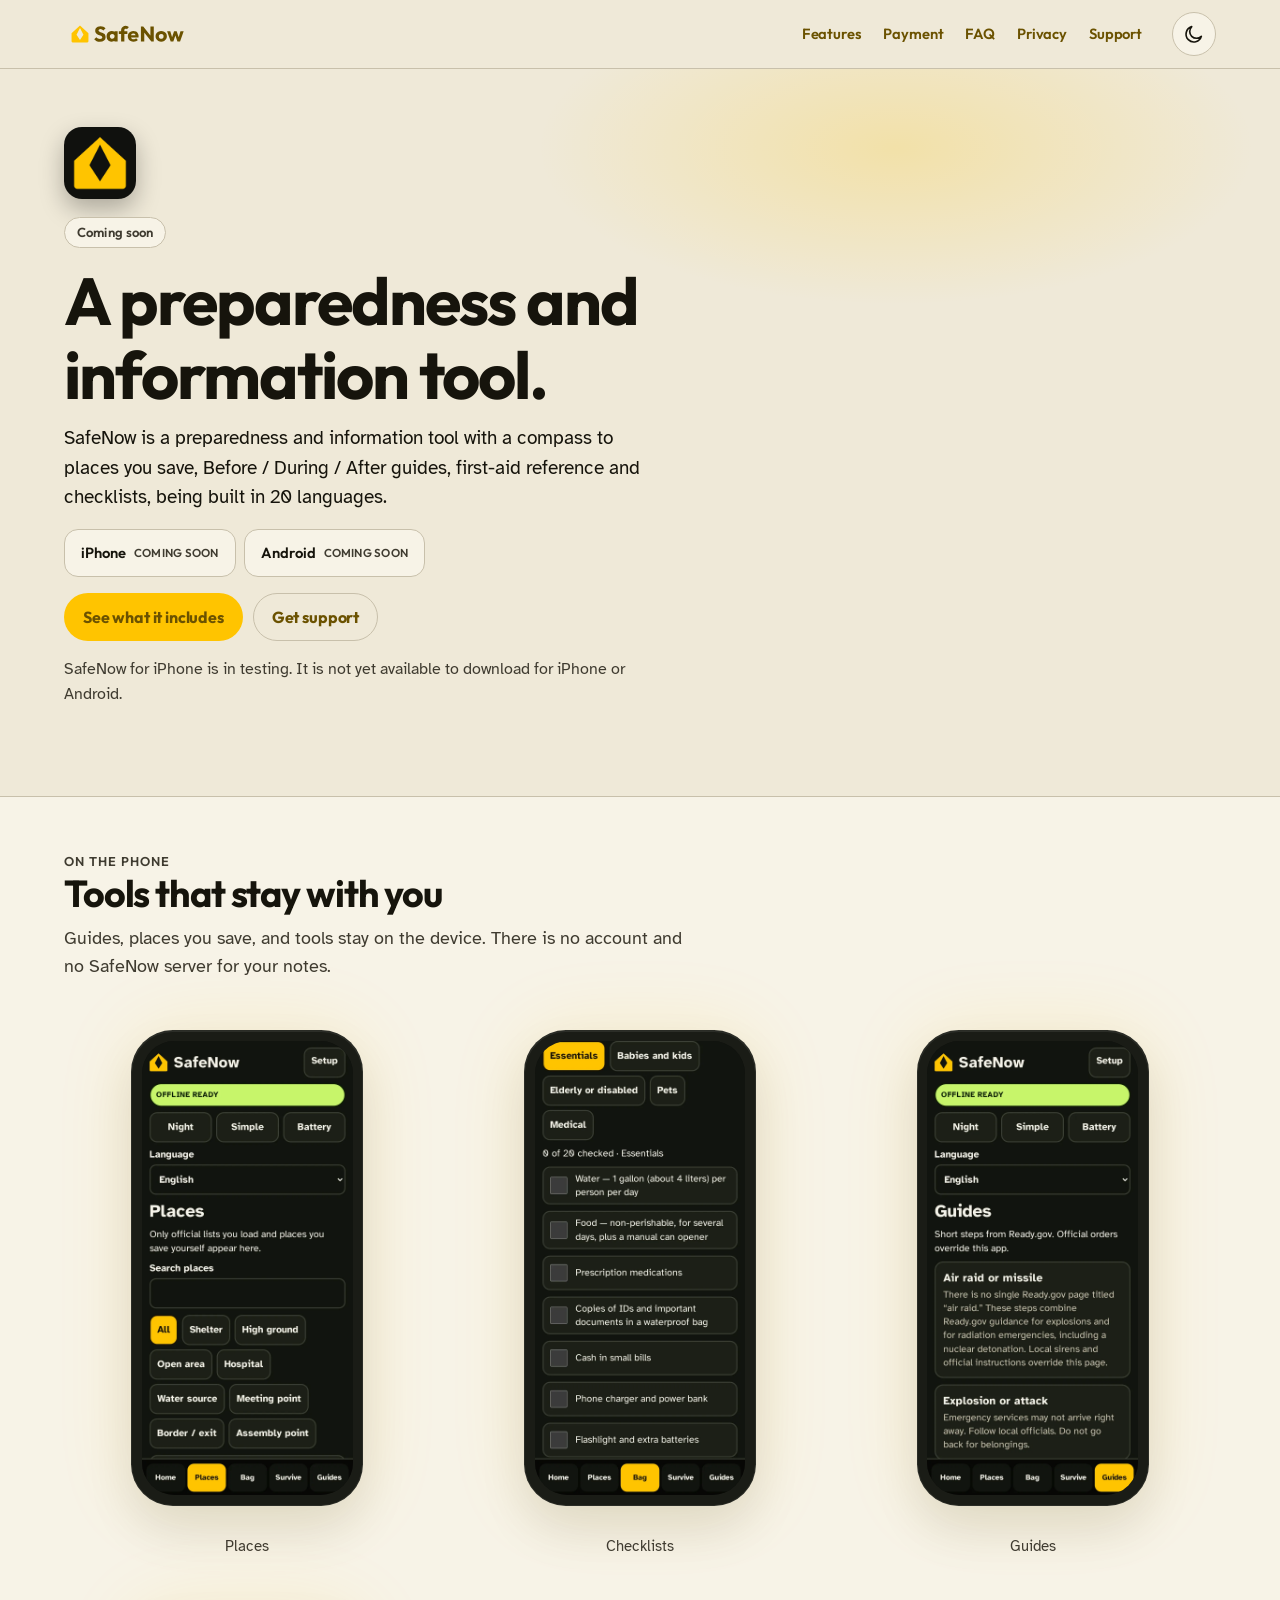
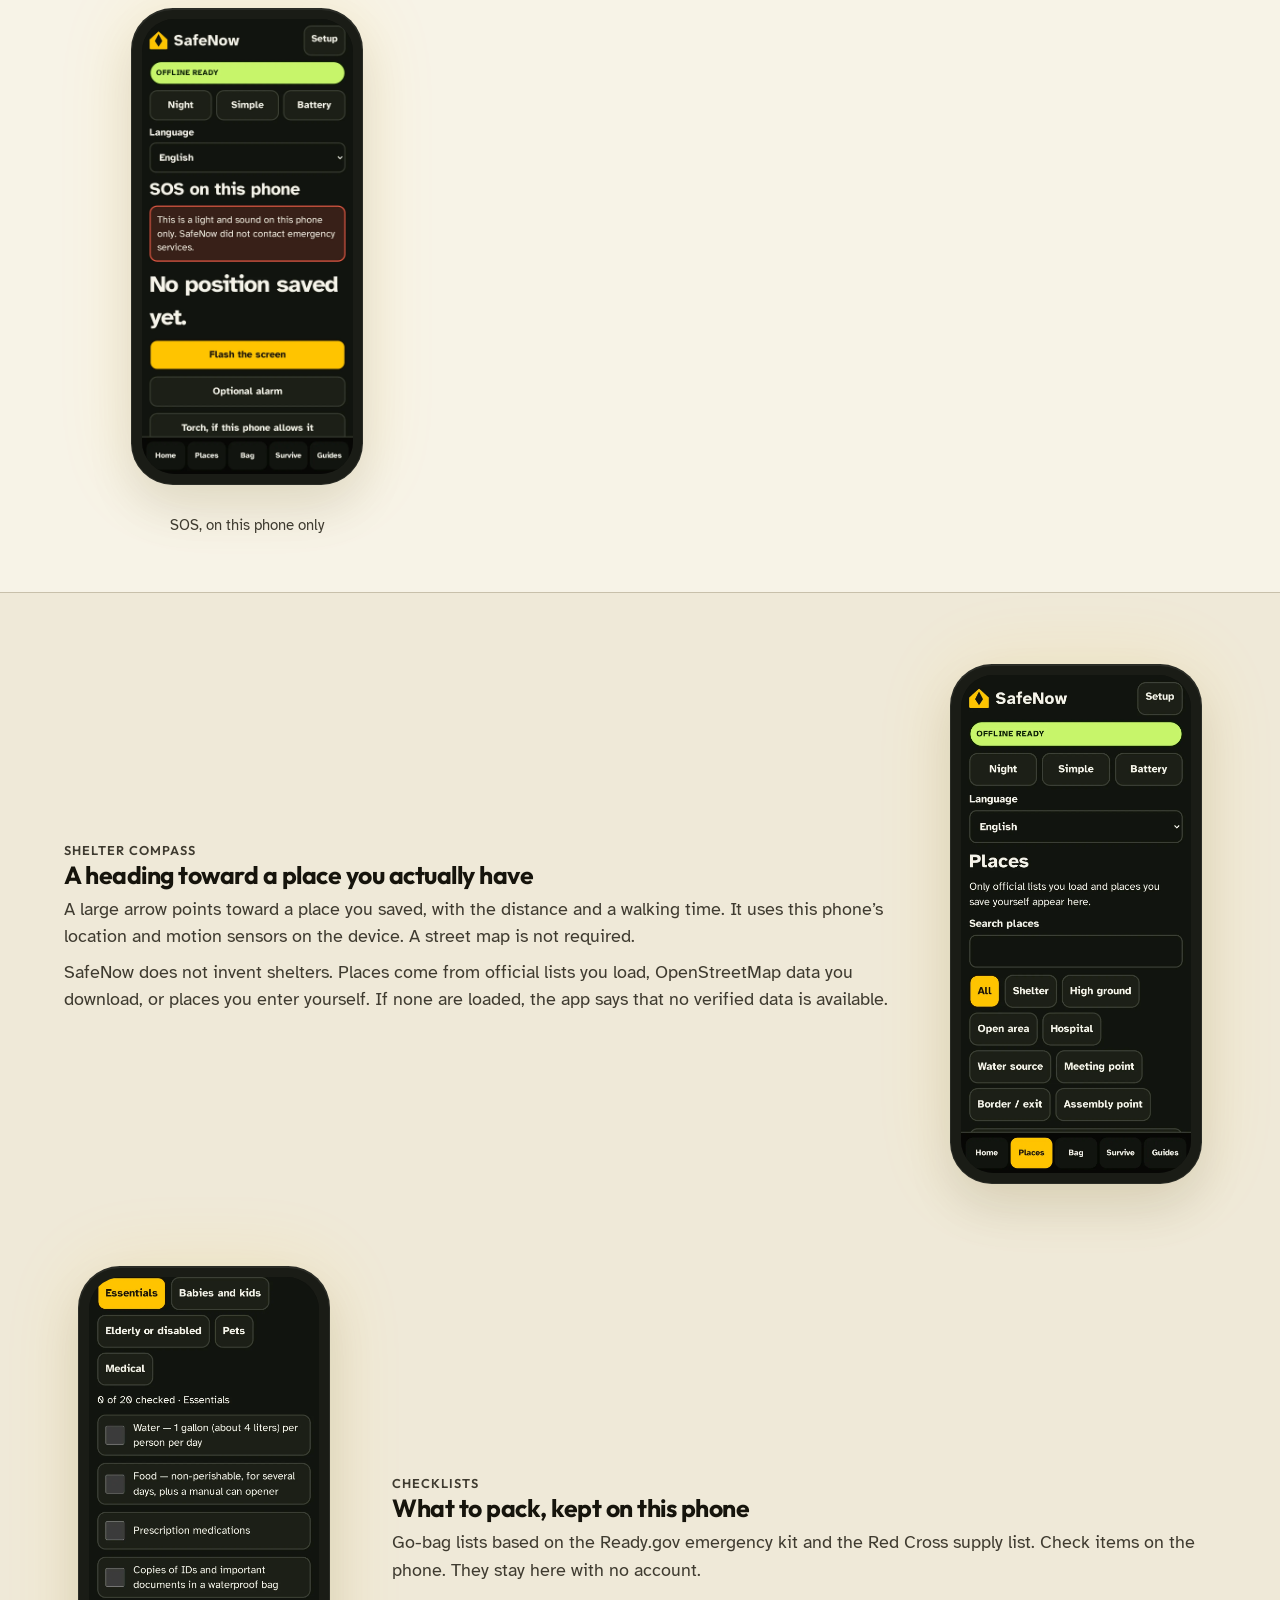
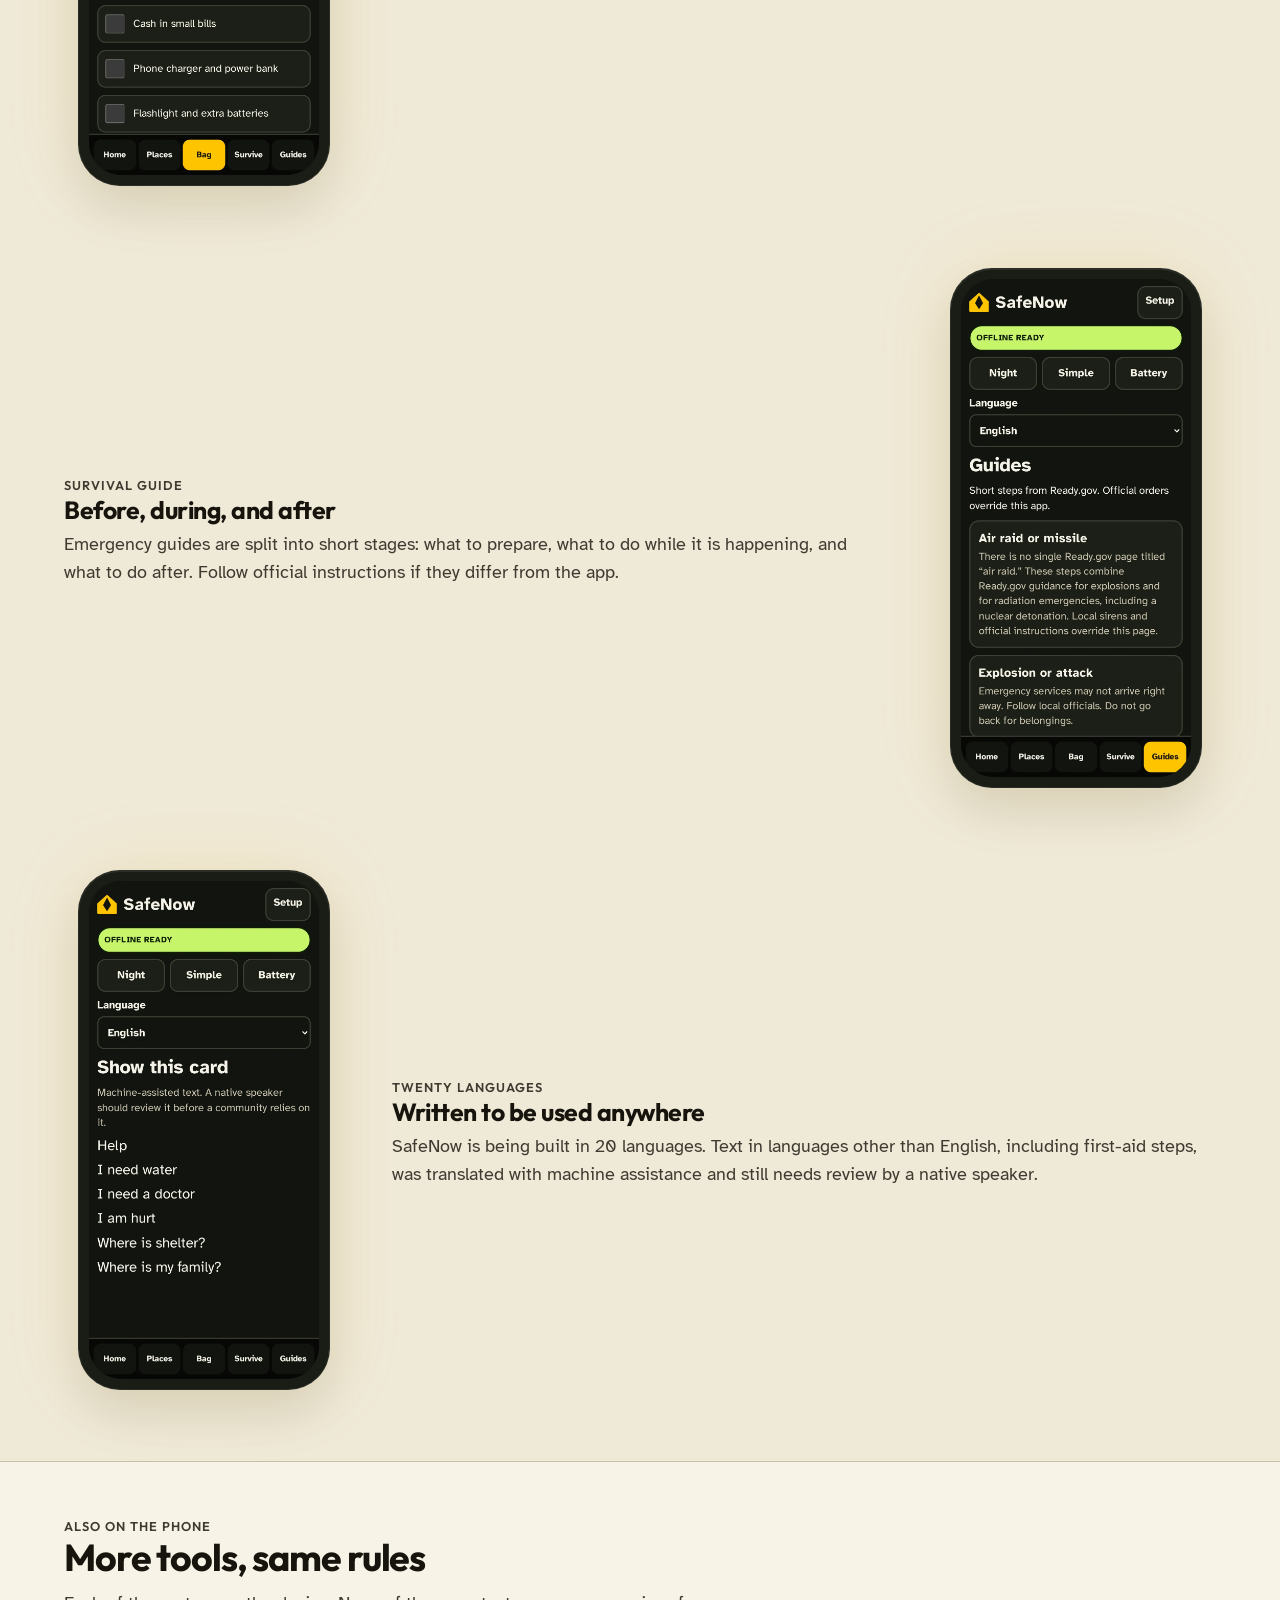
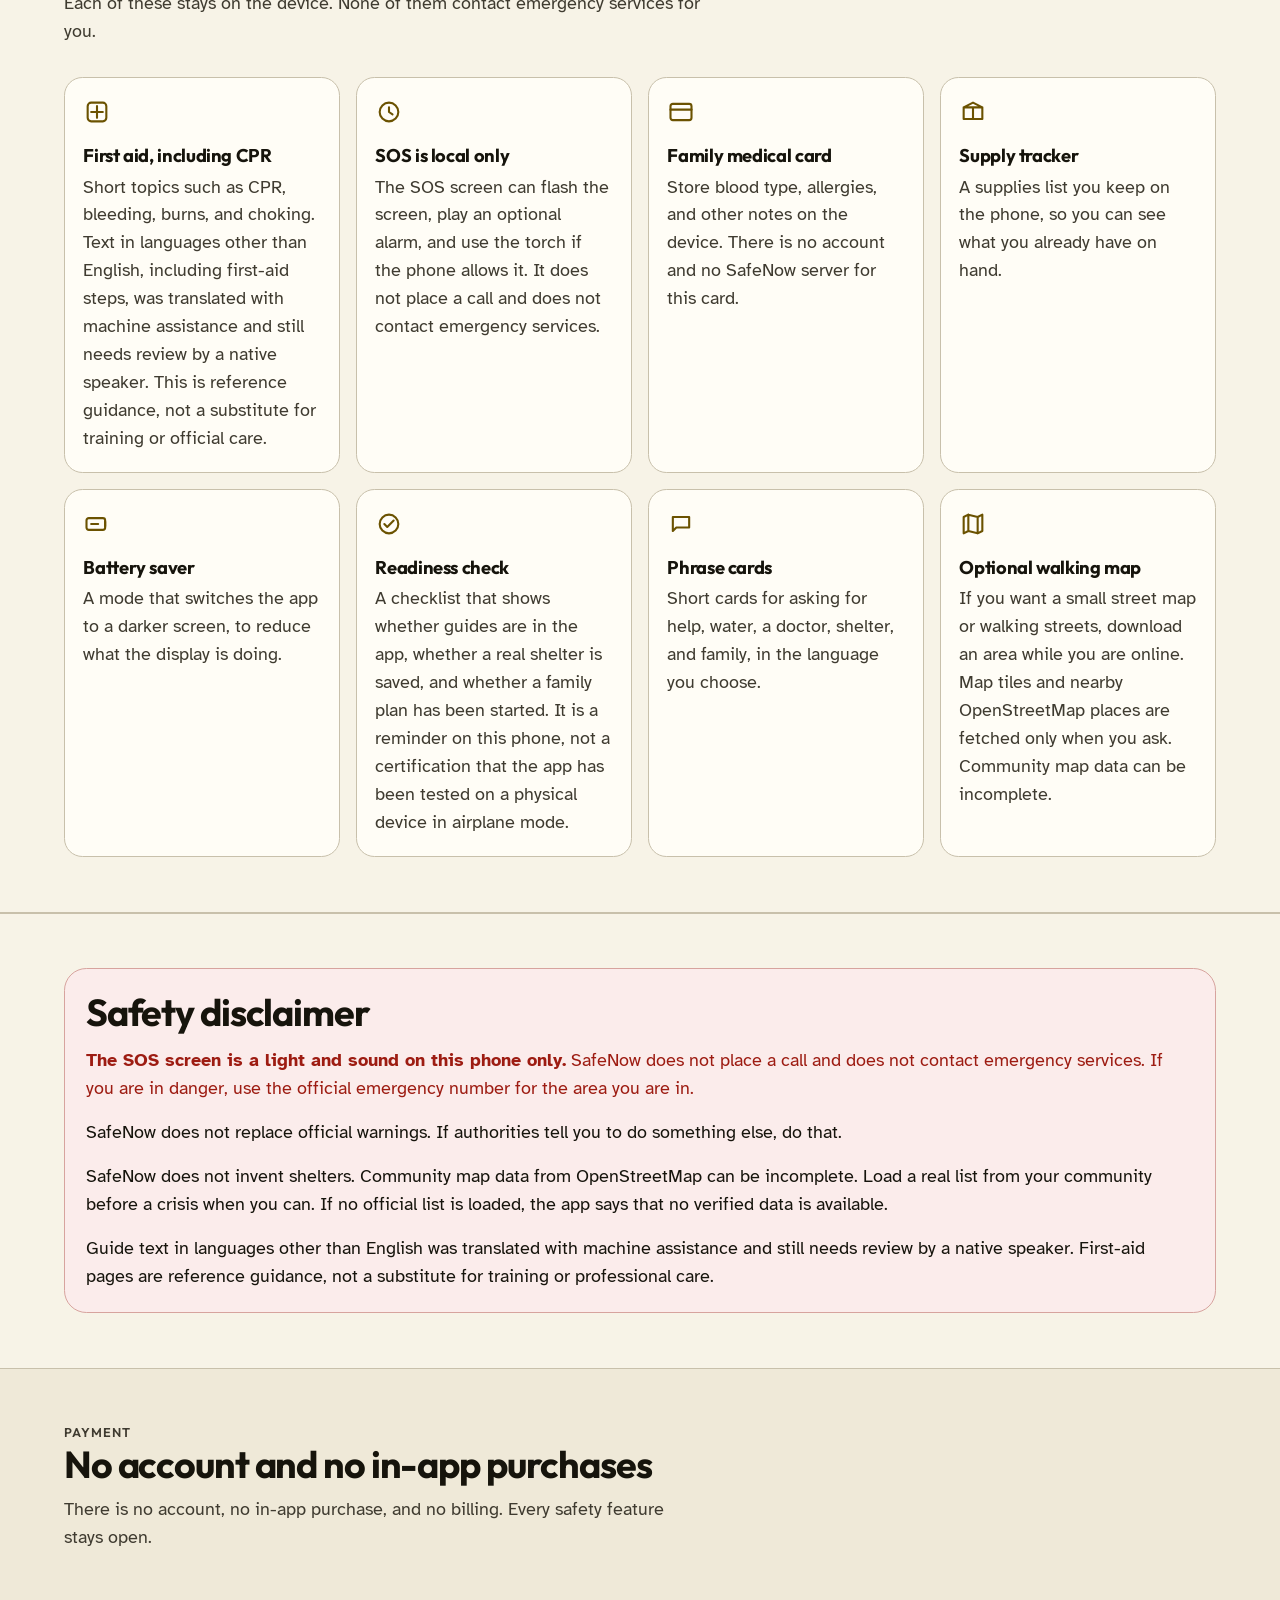
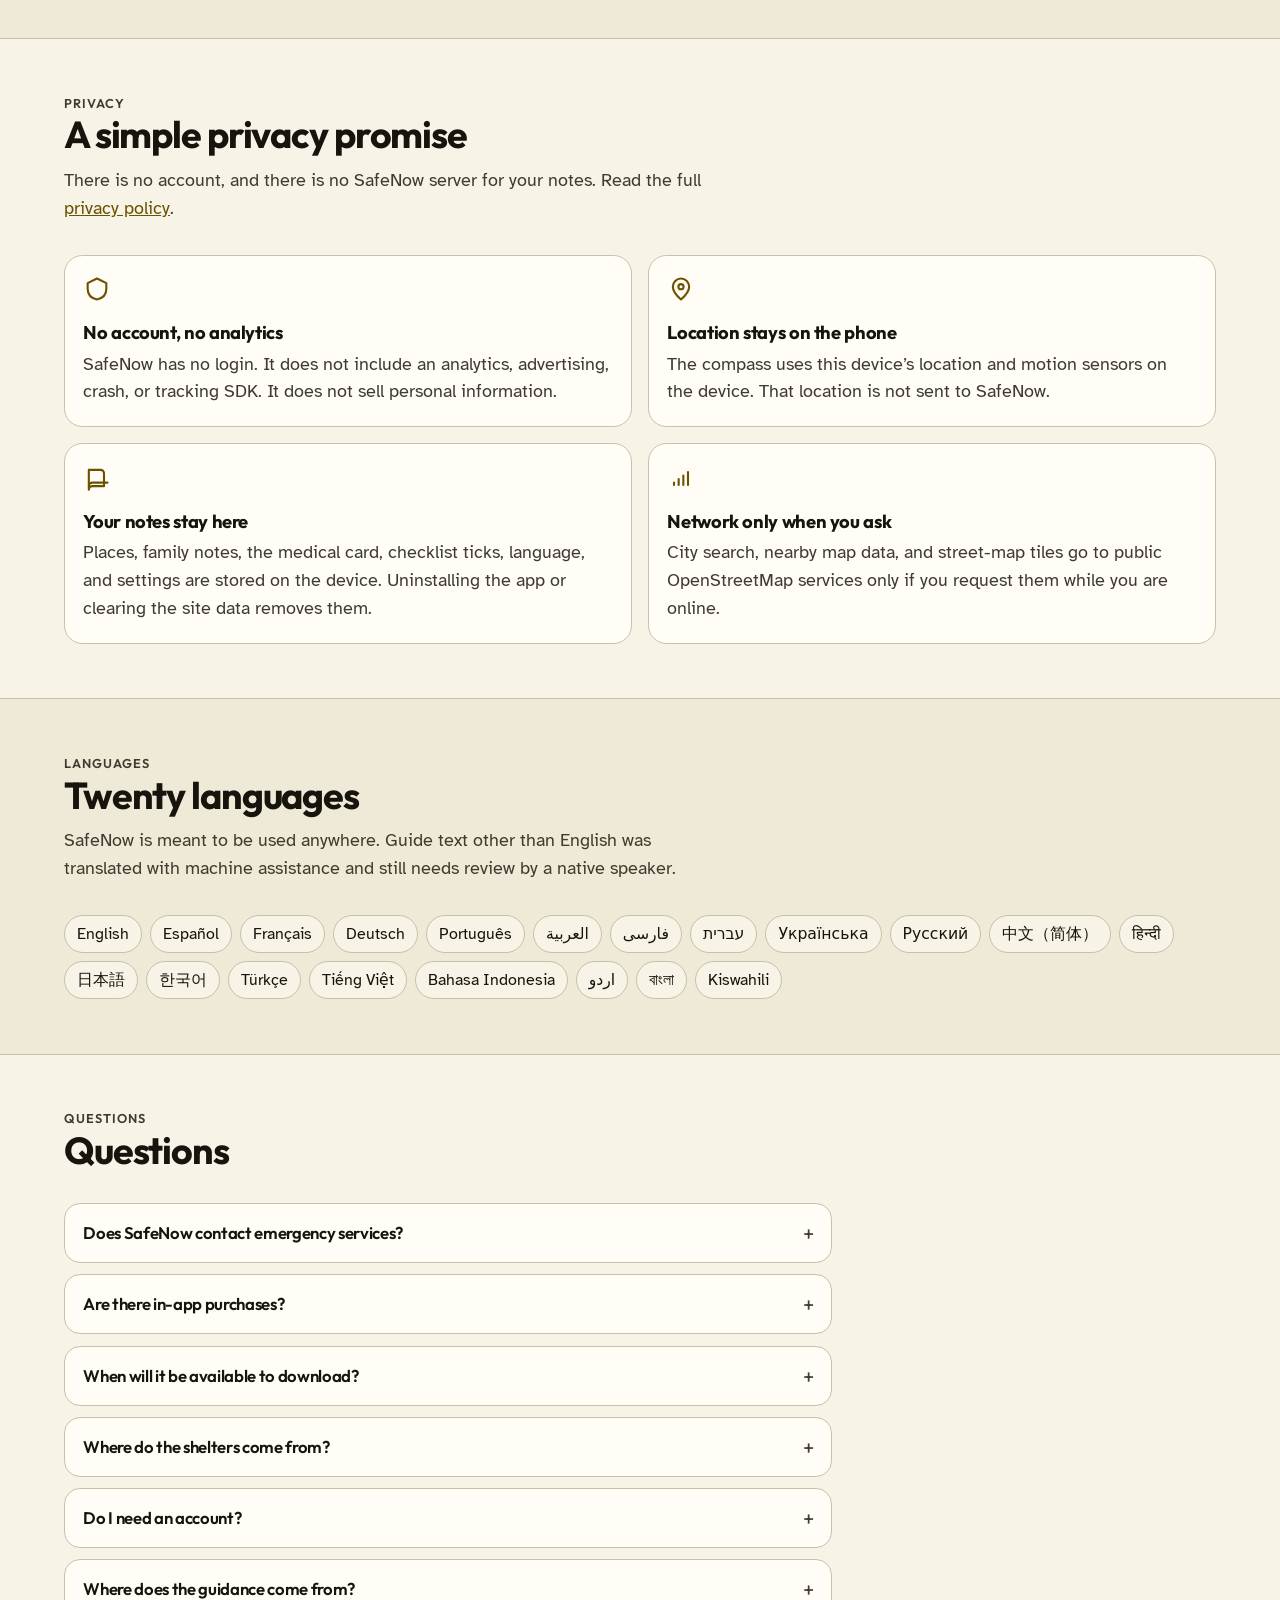
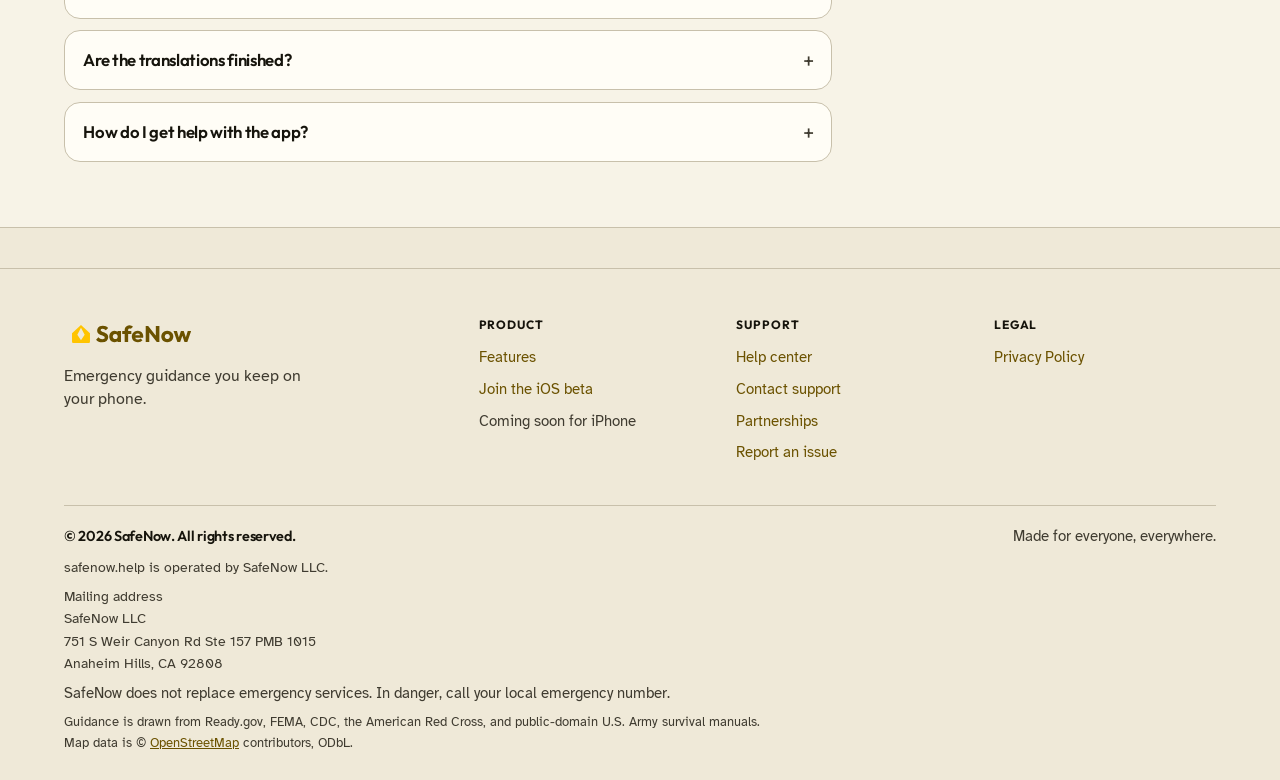
==== commit 3d622fbe: "Fix the false iPhone review-status line Nothing has been submitted to App Store review; Build 20 is " ====
--- a/index.html
+++ b/index.html
@@ -92,7 +92,7 @@
               <a class="btn btn-primary" href="#features">See what it includes</a>
               <a class="btn btn-ghost" href="/support/">Get support</a>
             </p>
-            <p class="status">SafeNow has been submitted for review on iPhone. It is not yet available to download for iPhone or Android.</p>
+            <p class="status">SafeNow for iPhone is in testing. It is not yet available to download for iPhone or Android.</p>
           </div>
         </div>
       </section>
@@ -382,7 +382,7 @@
             </details>
             <details>
               <summary>When will it be available to download?</summary>
-              <p>Coming soon. SafeNow has been submitted for review on iPhone and is not yet available to download for iPhone or Android.</p>
+              <p>SafeNow for iPhone is in testing. It is not yet available to download for iPhone or Android.</p>
             </details>
             <details>
               <summary>Where do the shelters come from?</summary>
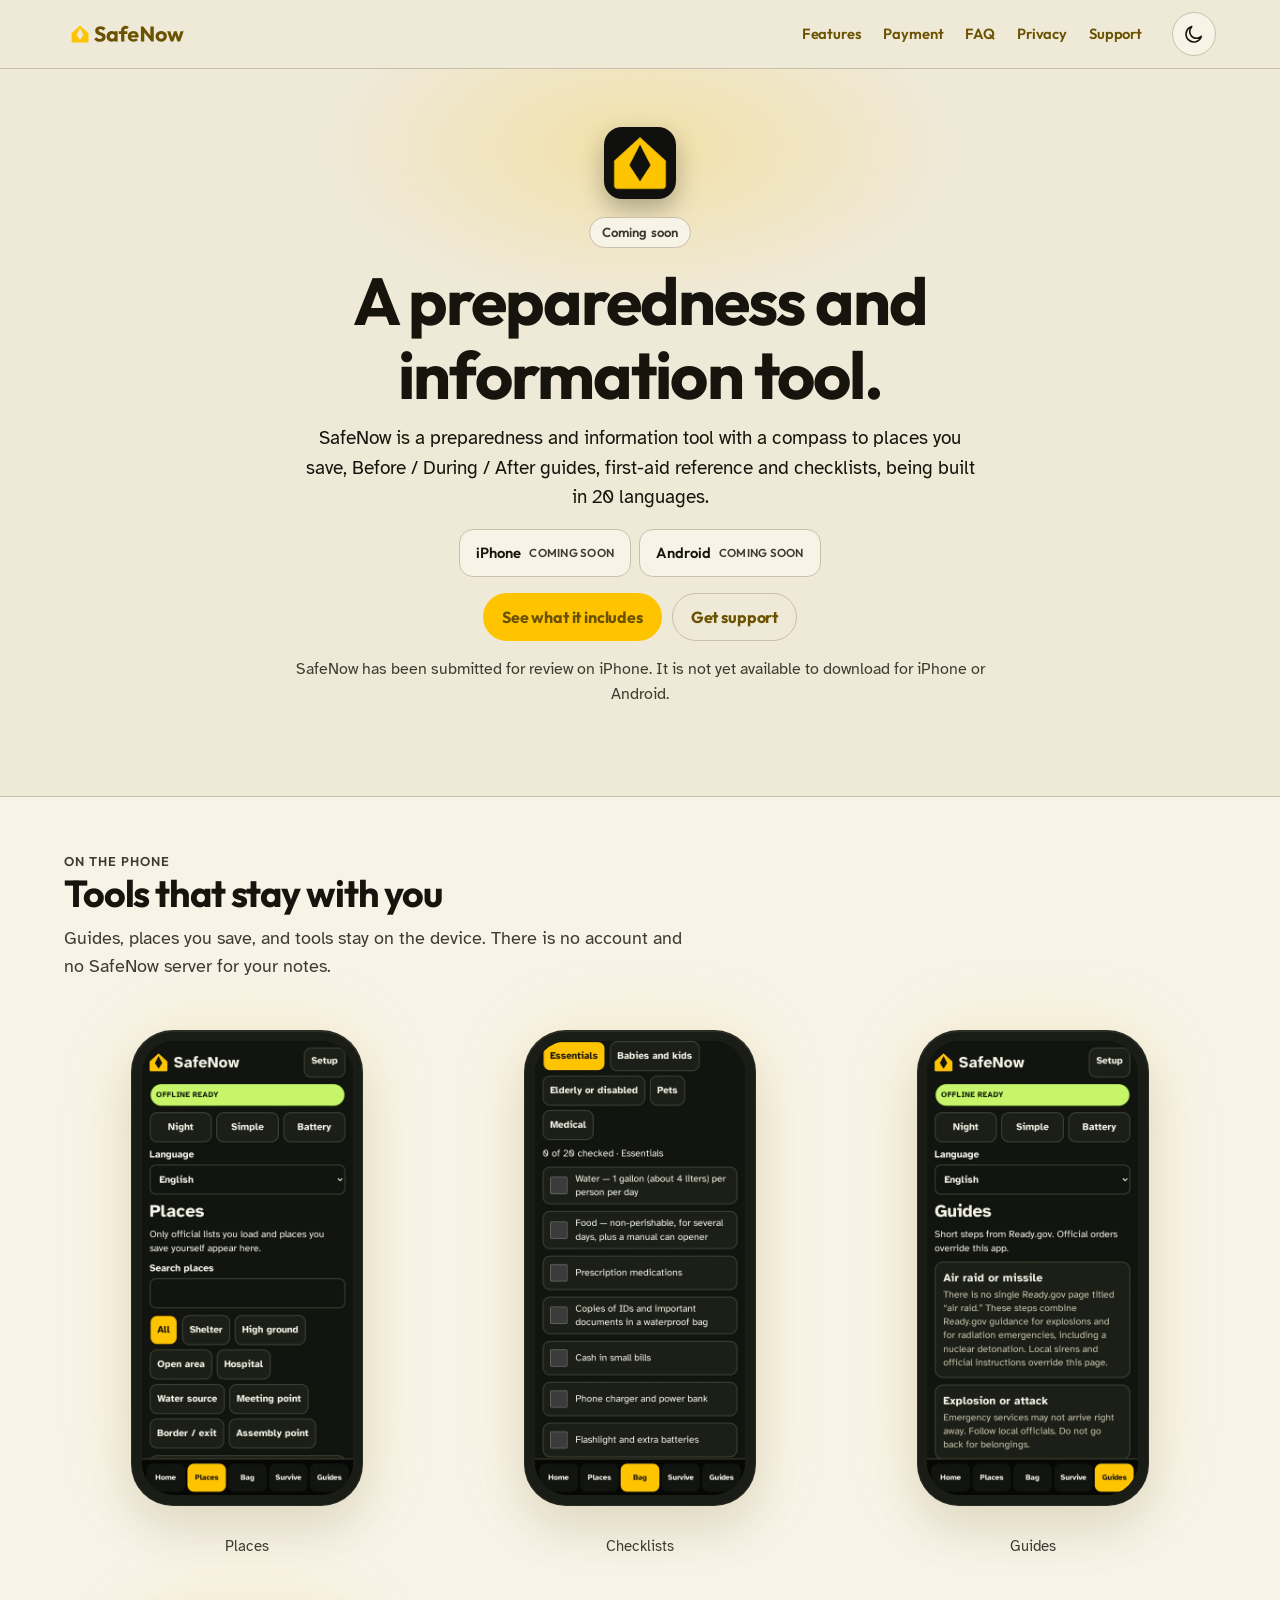
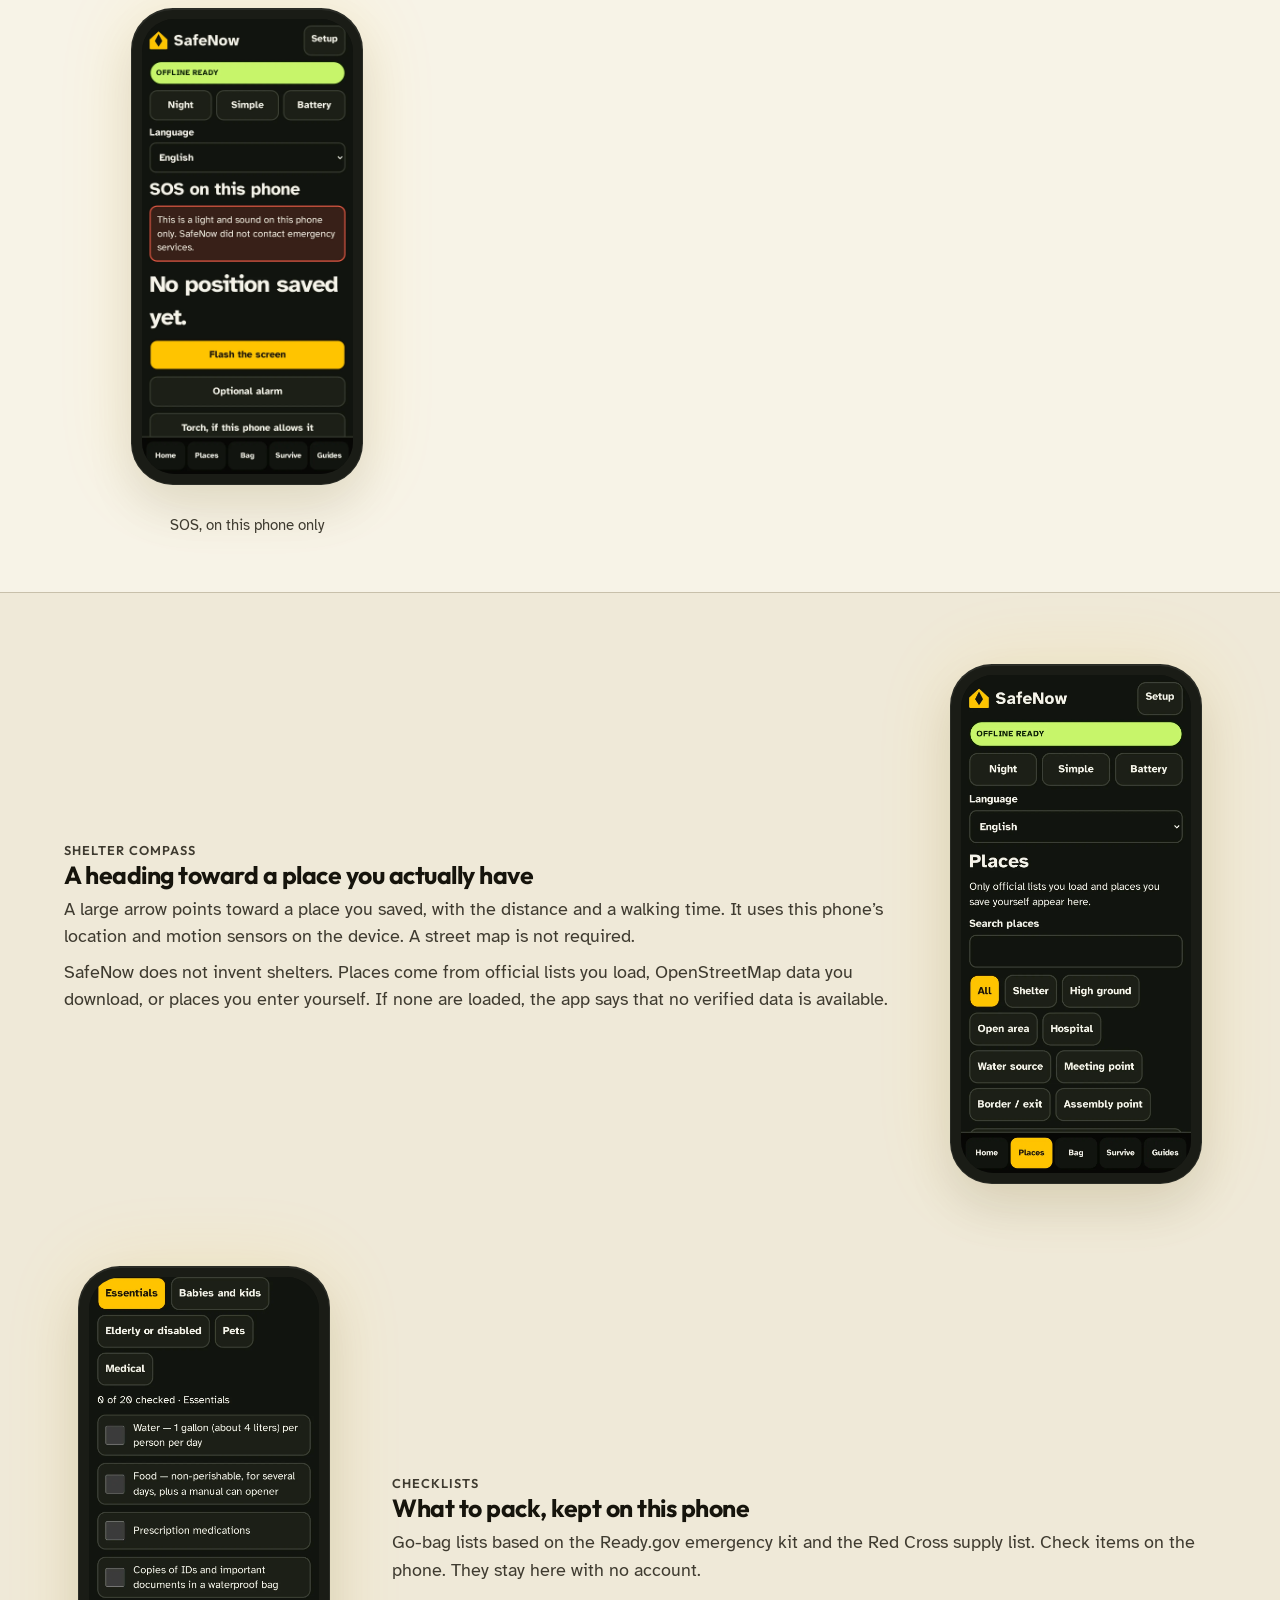
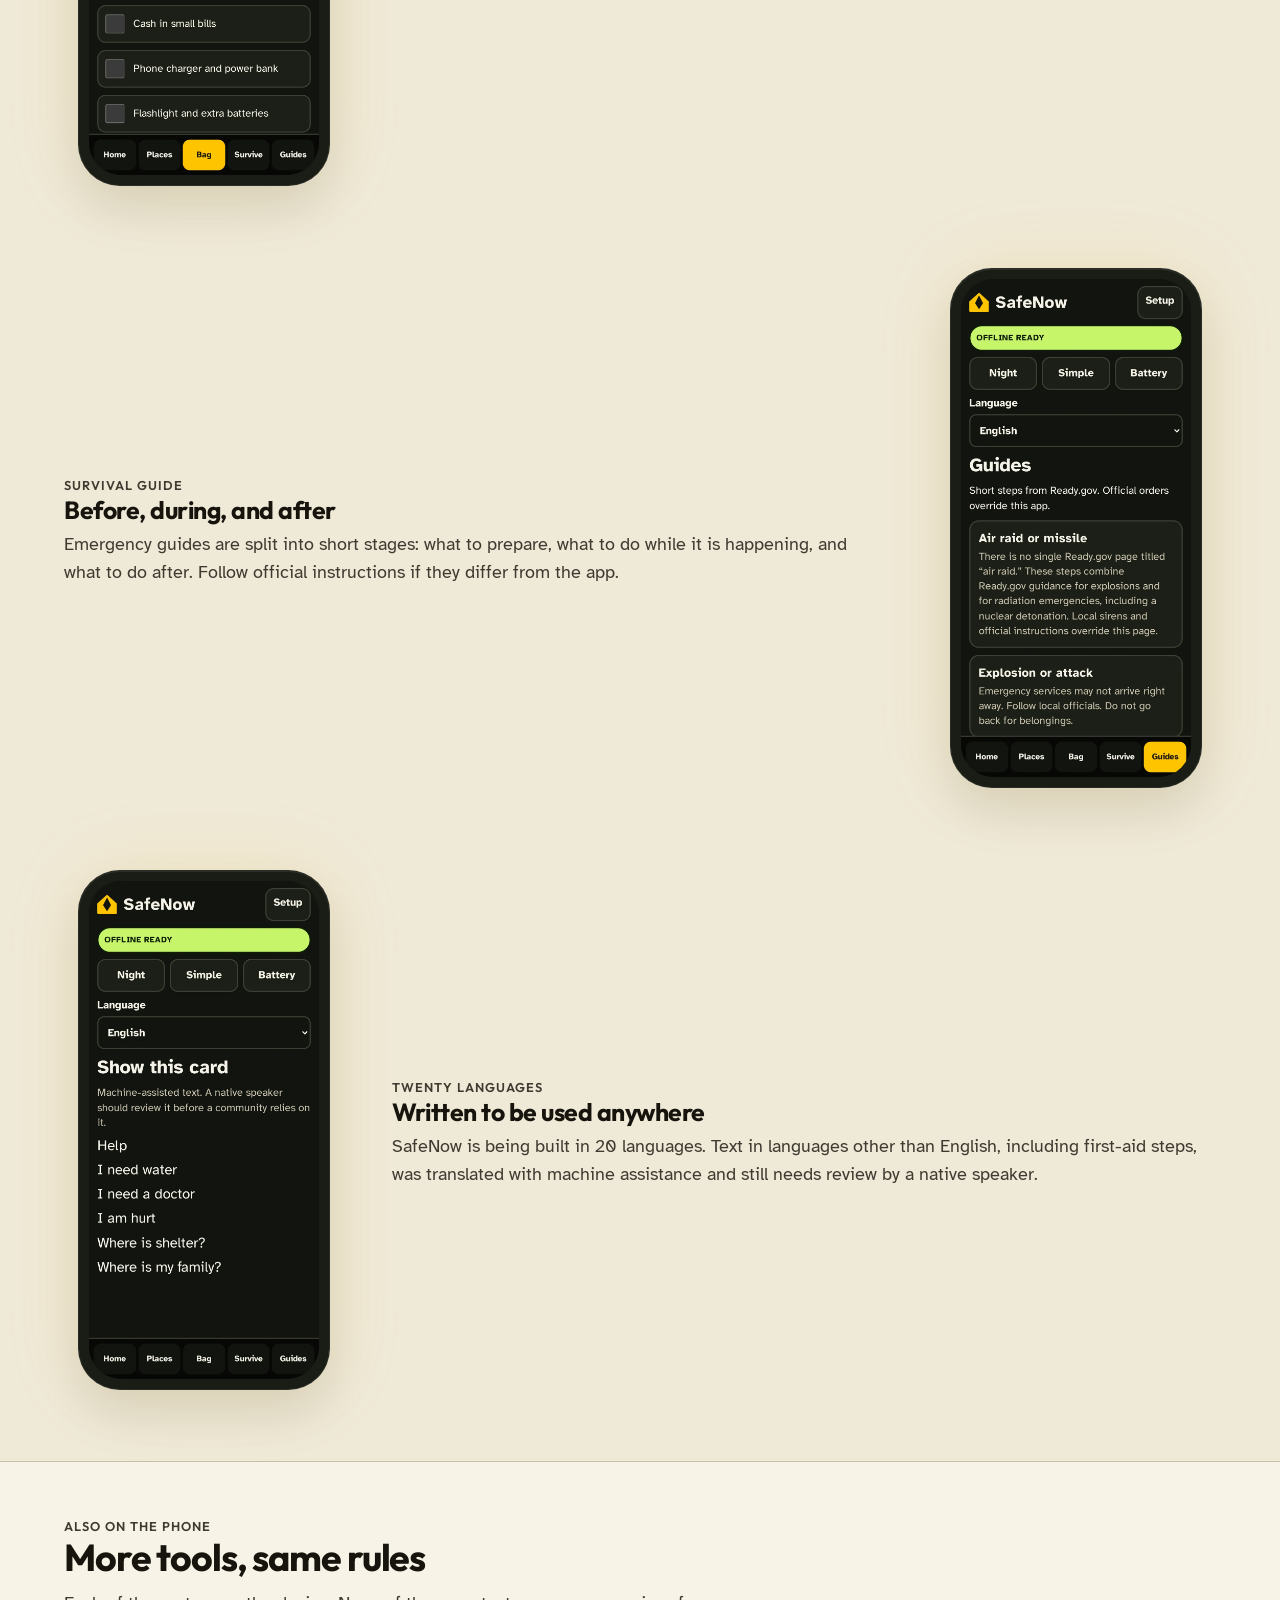
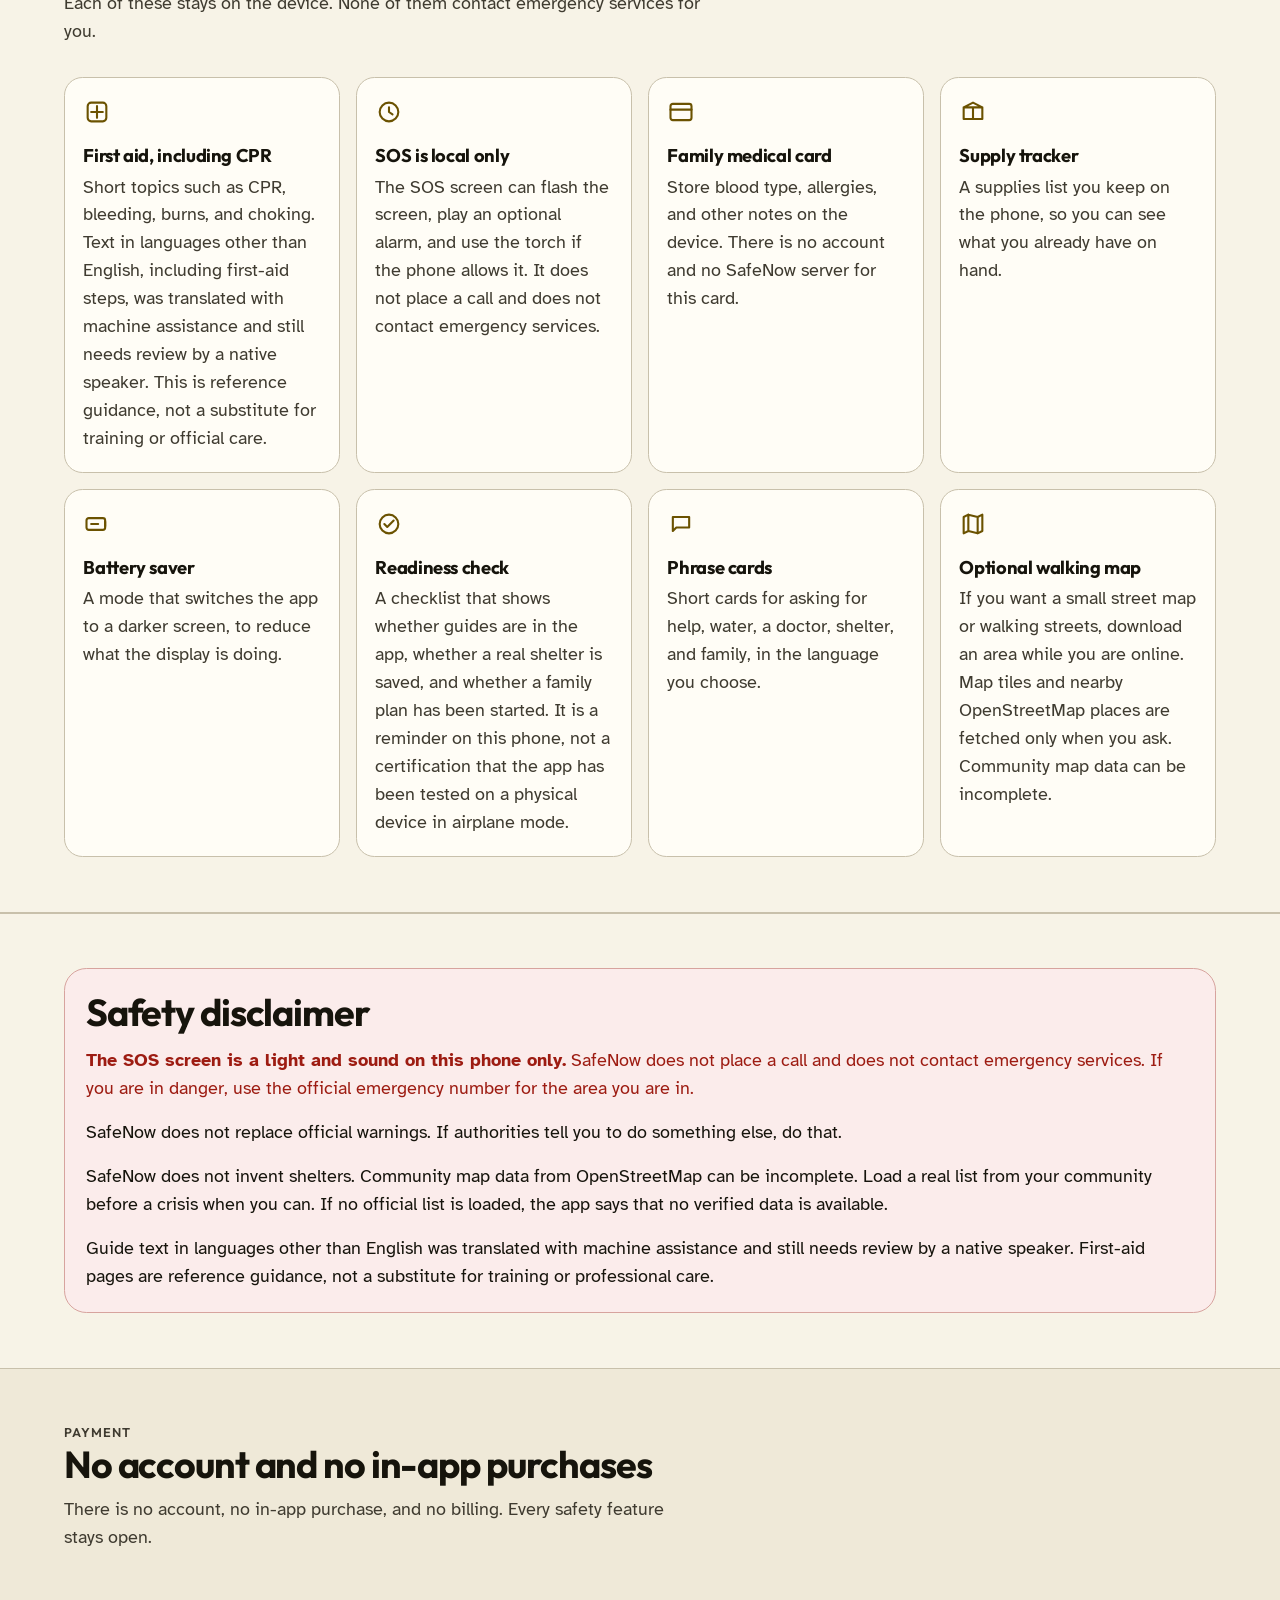
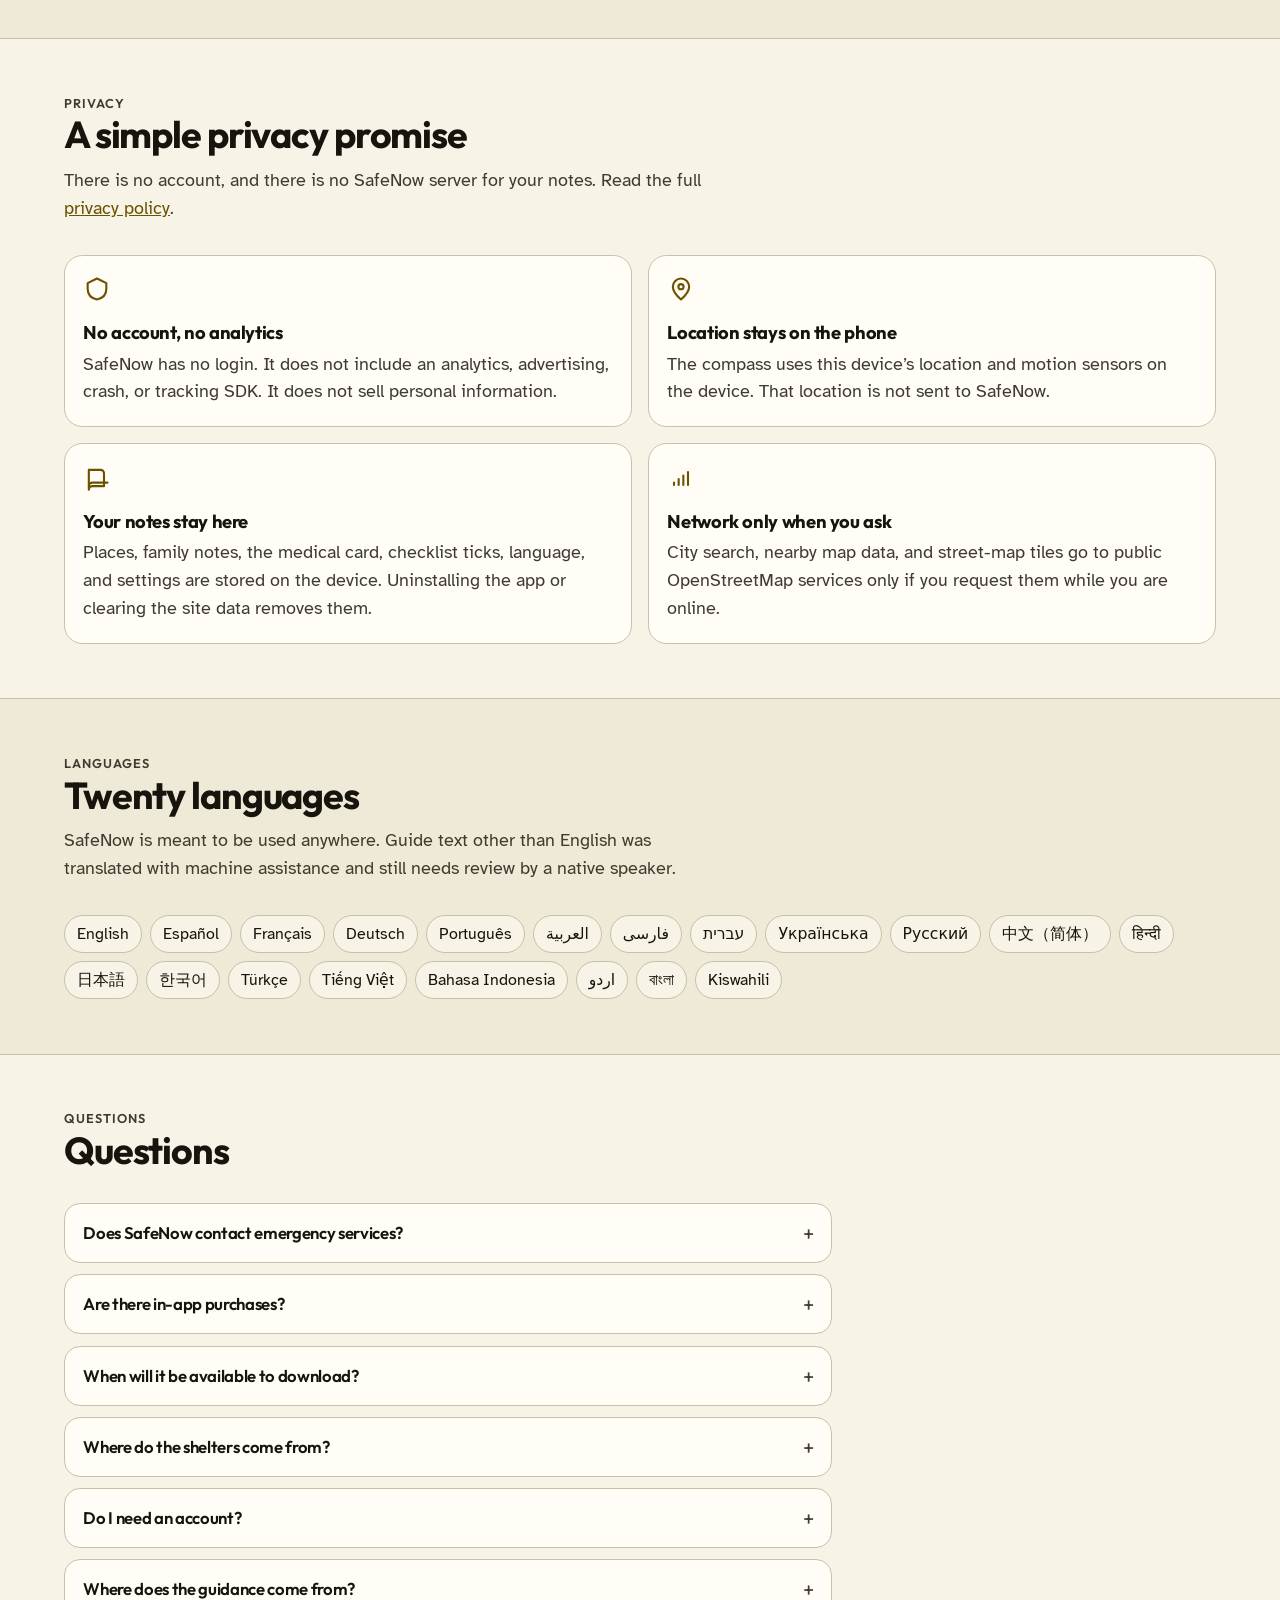
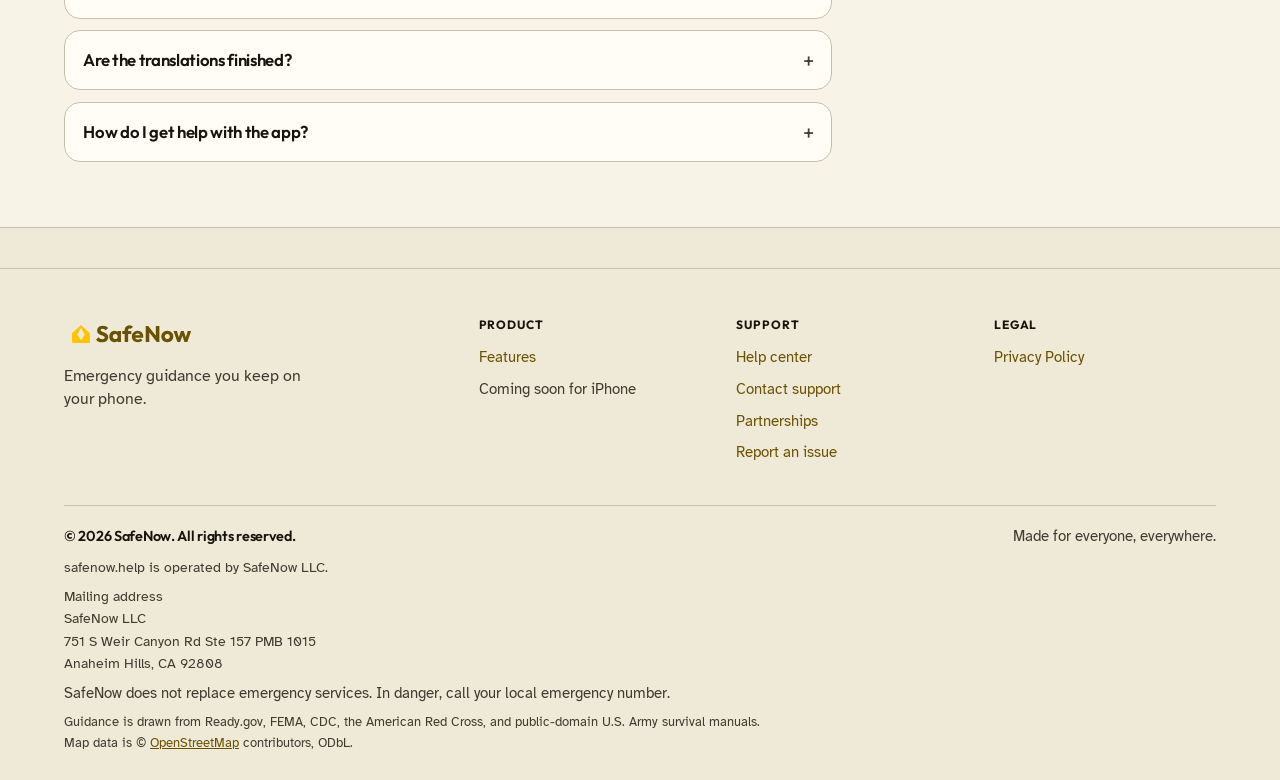
==== commit 67f6286b: "Hero layout: no empty right half when there is no image On desktop, the hero copy was capped at 38re" ====
--- a/index.html
+++ b/index.html
@@ -92,7 +92,7 @@
               <a class="btn btn-primary" href="#features">See what it includes</a>
               <a class="btn btn-ghost" href="/support/">Get support</a>
             </p>
-            <p class="status">SafeNow for iPhone is in testing. It is not yet available to download for iPhone or Android.</p>
+            <p class="status">SafeNow has been submitted for review on iPhone. It is not yet available to download for iPhone or Android.</p>
           </div>
         </div>
       </section>
@@ -382,7 +382,7 @@
             </details>
             <details>
               <summary>When will it be available to download?</summary>
-              <p>SafeNow for iPhone is in testing. It is not yet available to download for iPhone or Android.</p>
+              <p>Coming soon. SafeNow has been submitted for review on iPhone and is not yet available to download for iPhone or Android.</p>
             </details>
             <details>
               <summary>Where do the shelters come from?</summary>
@@ -428,7 +428,6 @@
             <h2 class="footer-heading" id="footer-product-heading">Product</h2>
             <ul class="footer-list">
               <li><a href="/#features">Features</a></li>
-              <li><a href="https://testflight.apple.com/join/SJqQeFAy" rel="noopener noreferrer">Join the iOS beta</a></li>
               <li><span class="footer-coming-soon">Coming soon for iPhone</span></li>
             </ul>
           </nav>
--- a/styles.css
+++ b/styles.css
@@ -541,6 +541,31 @@
   }
   .hero-visual { justify-content: flex-end; }
   .device { width: min(100%, 300px); }
+
+  /* No hero image: don't leave a large empty right column. */
+  .hero:not(:has(.hero-visual)) .hero-glow {
+    inset: -20% 15% auto 15%;
+  }
+  .hero-grid:not(:has(.hero-visual)) {
+    justify-items: center;
+  }
+  .hero-grid:not(:has(.hero-visual)) .hero-copy {
+    max-width: 46rem;
+    margin-inline: auto;
+    text-align: center;
+  }
+  .hero-grid:not(:has(.hero-visual)) .app-icon {
+    display: block;
+    margin-inline: auto;
+  }
+  .hero-grid:not(:has(.hero-visual)) .lede {
+    max-width: 42rem;
+    margin-inline: auto;
+  }
+  .hero-grid:not(:has(.hero-visual)) .hero-actions,
+  .hero-grid:not(:has(.hero-visual)) .store-row {
+    justify-content: center;
+  }
 }
 
 /* Sections */
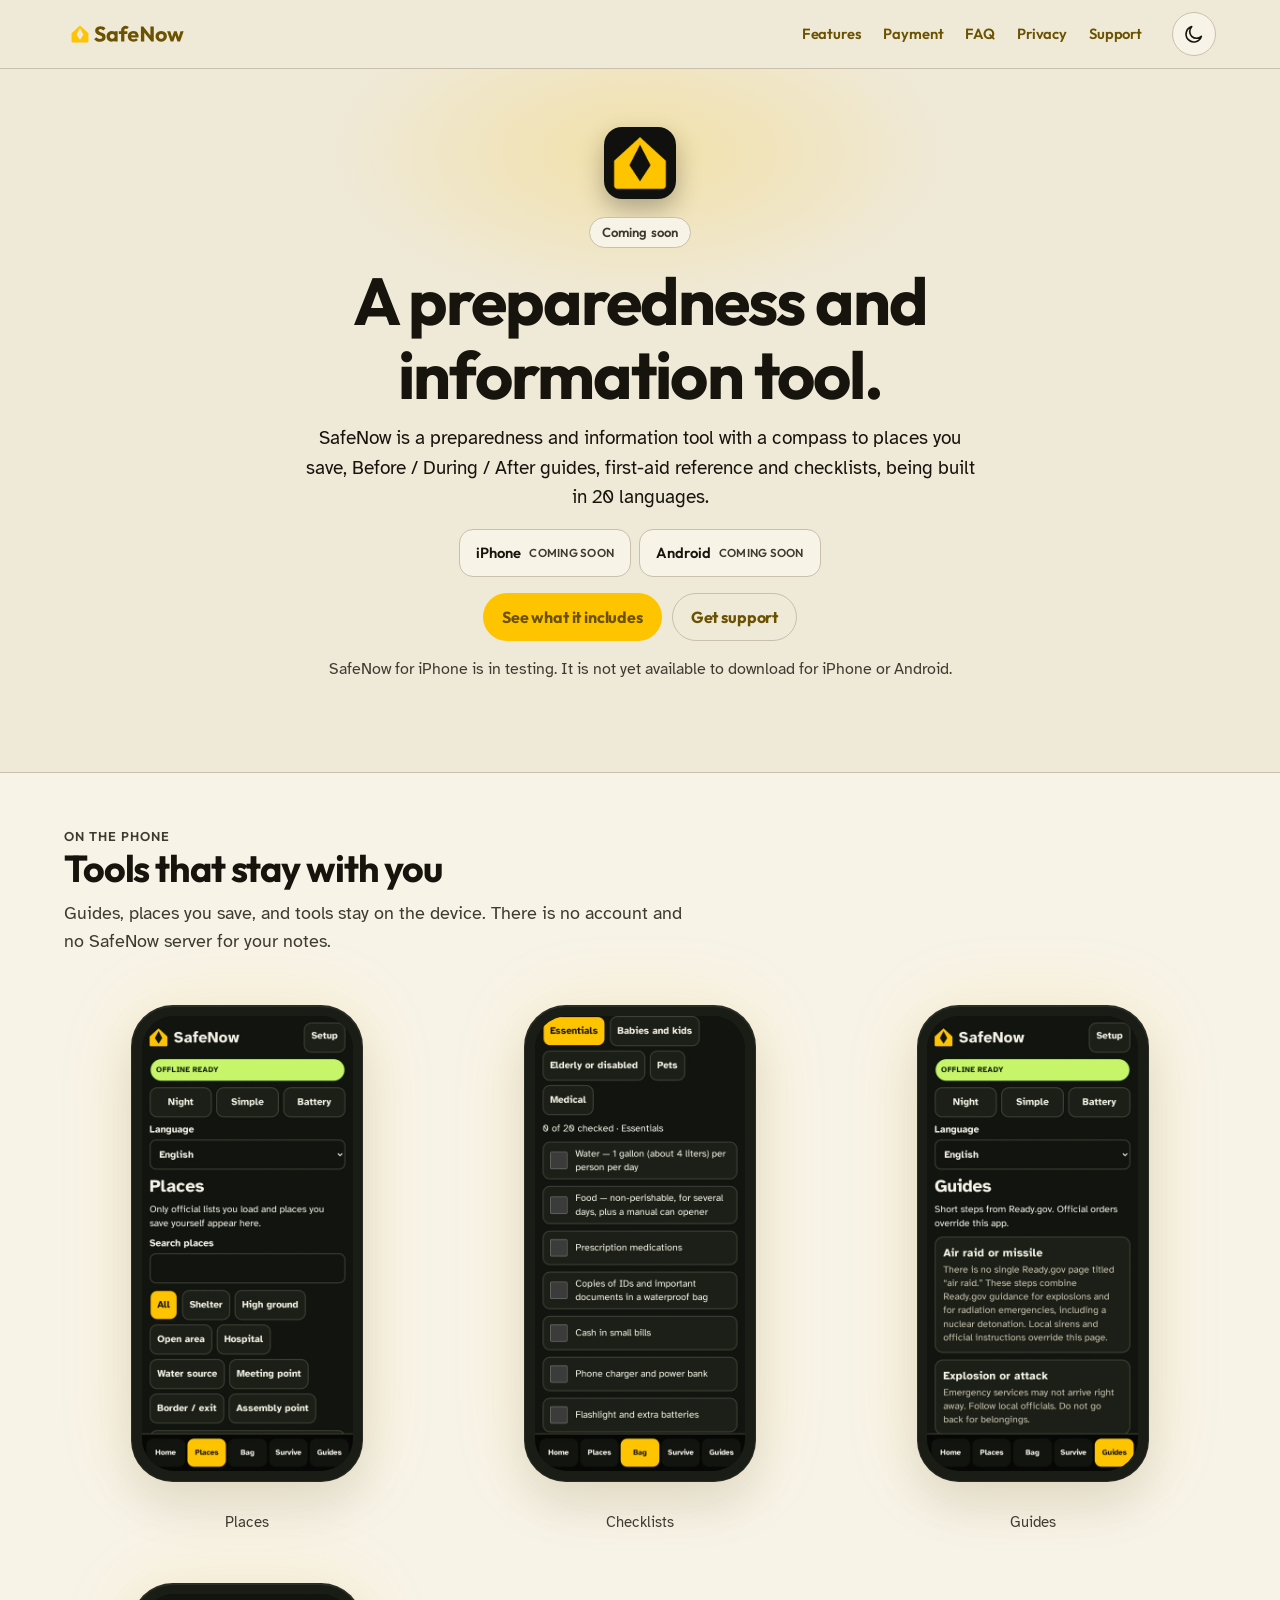
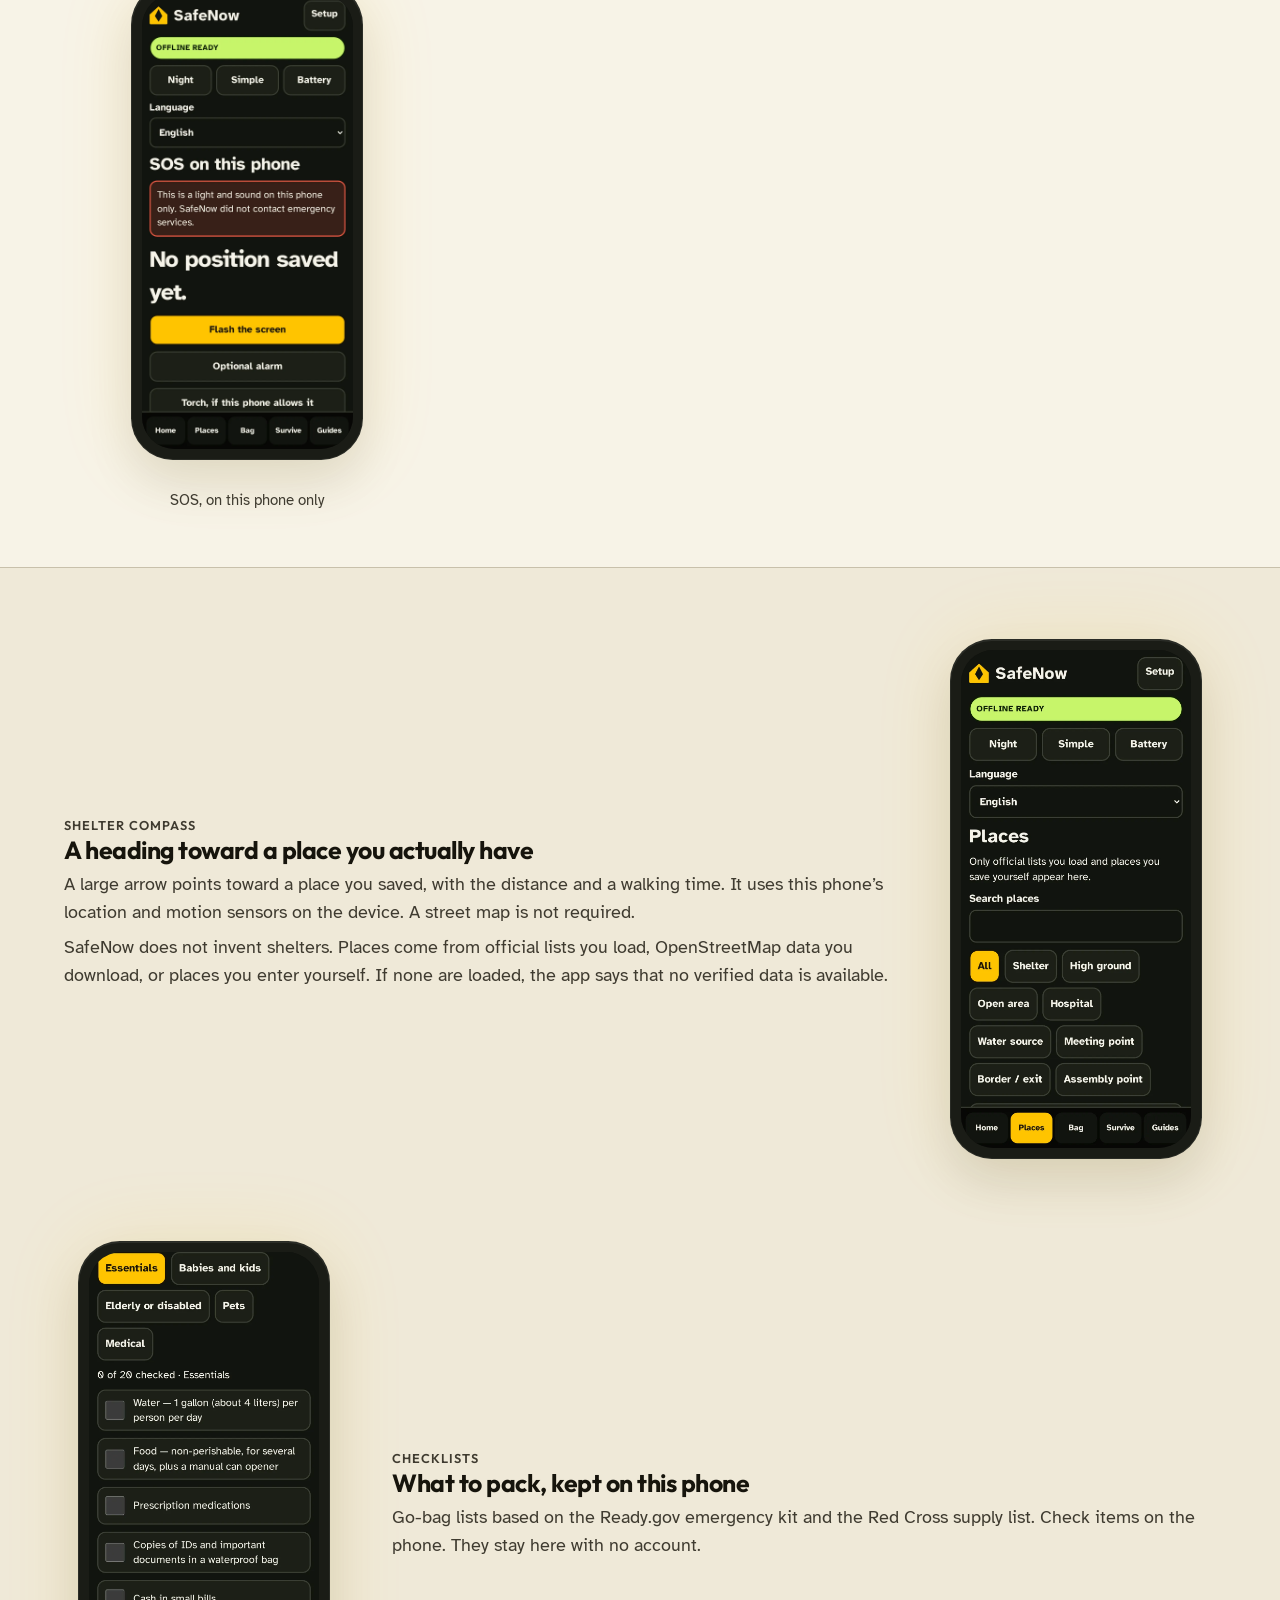
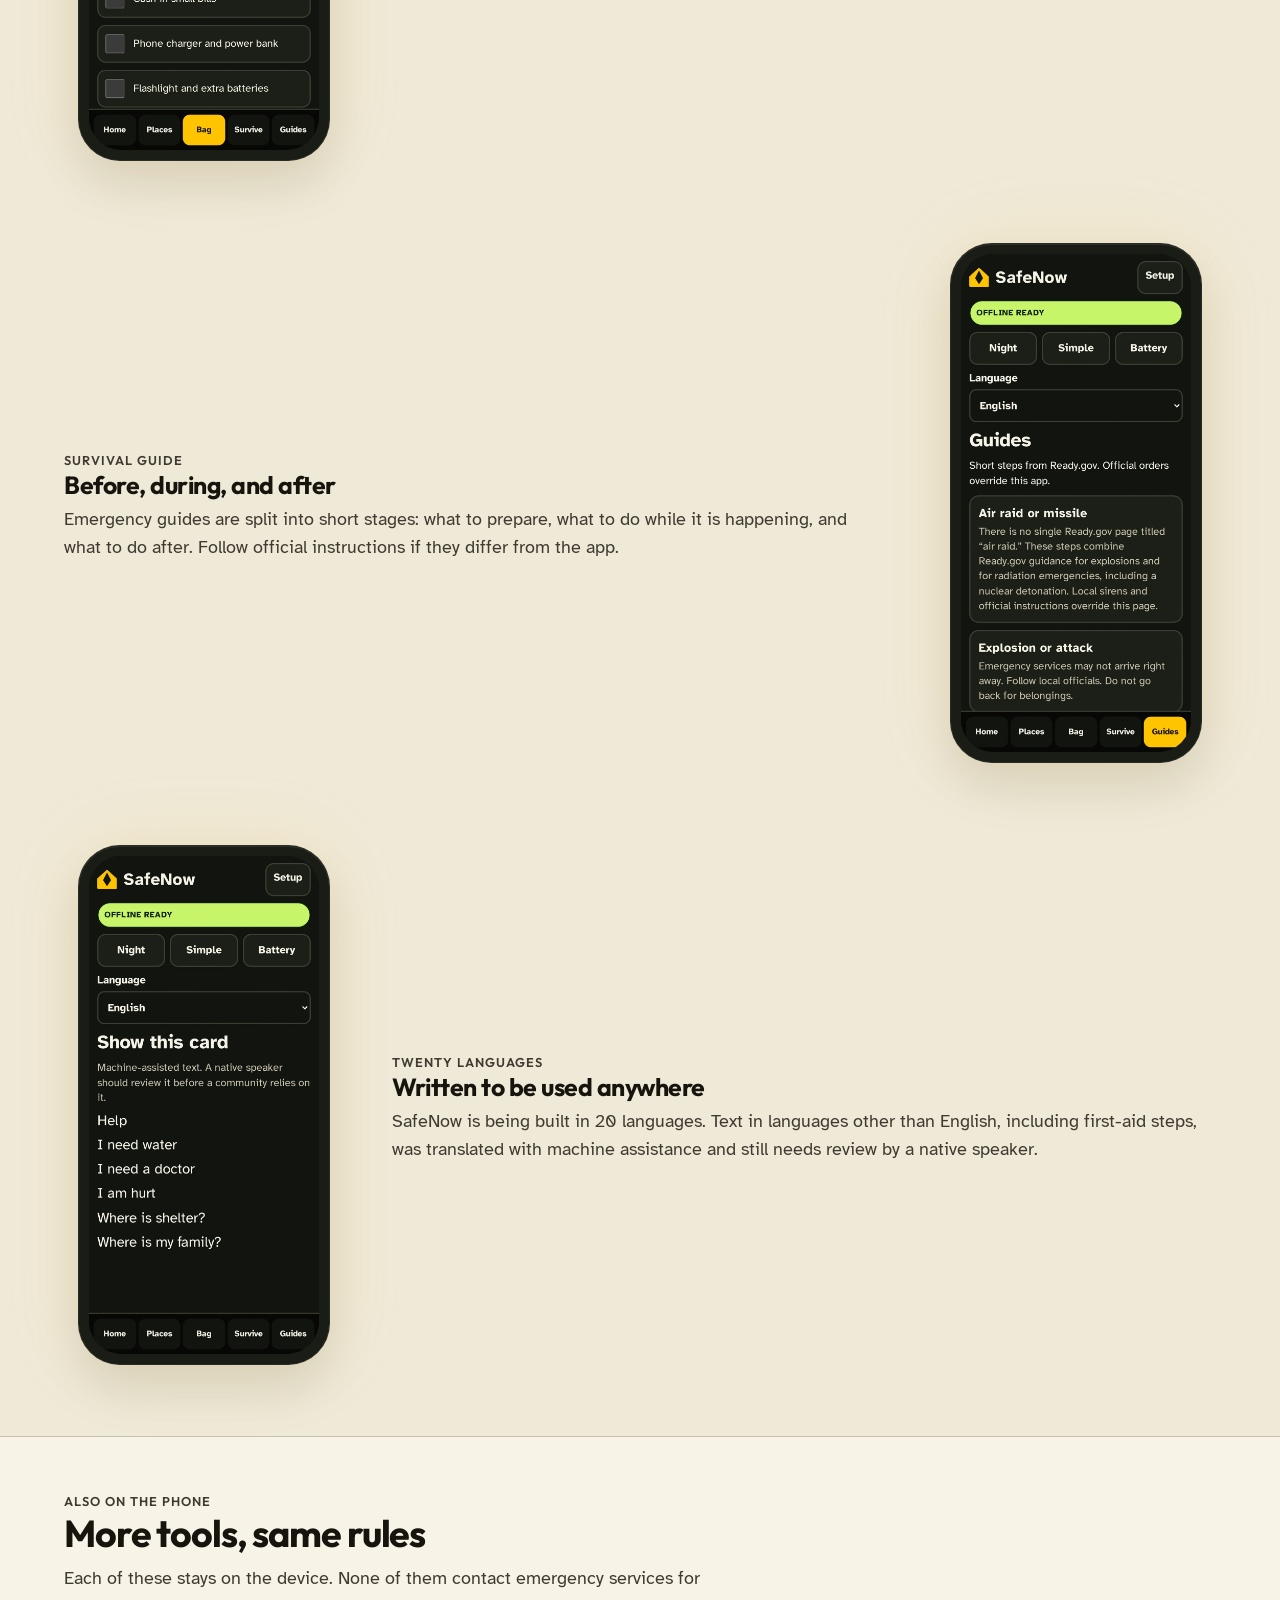
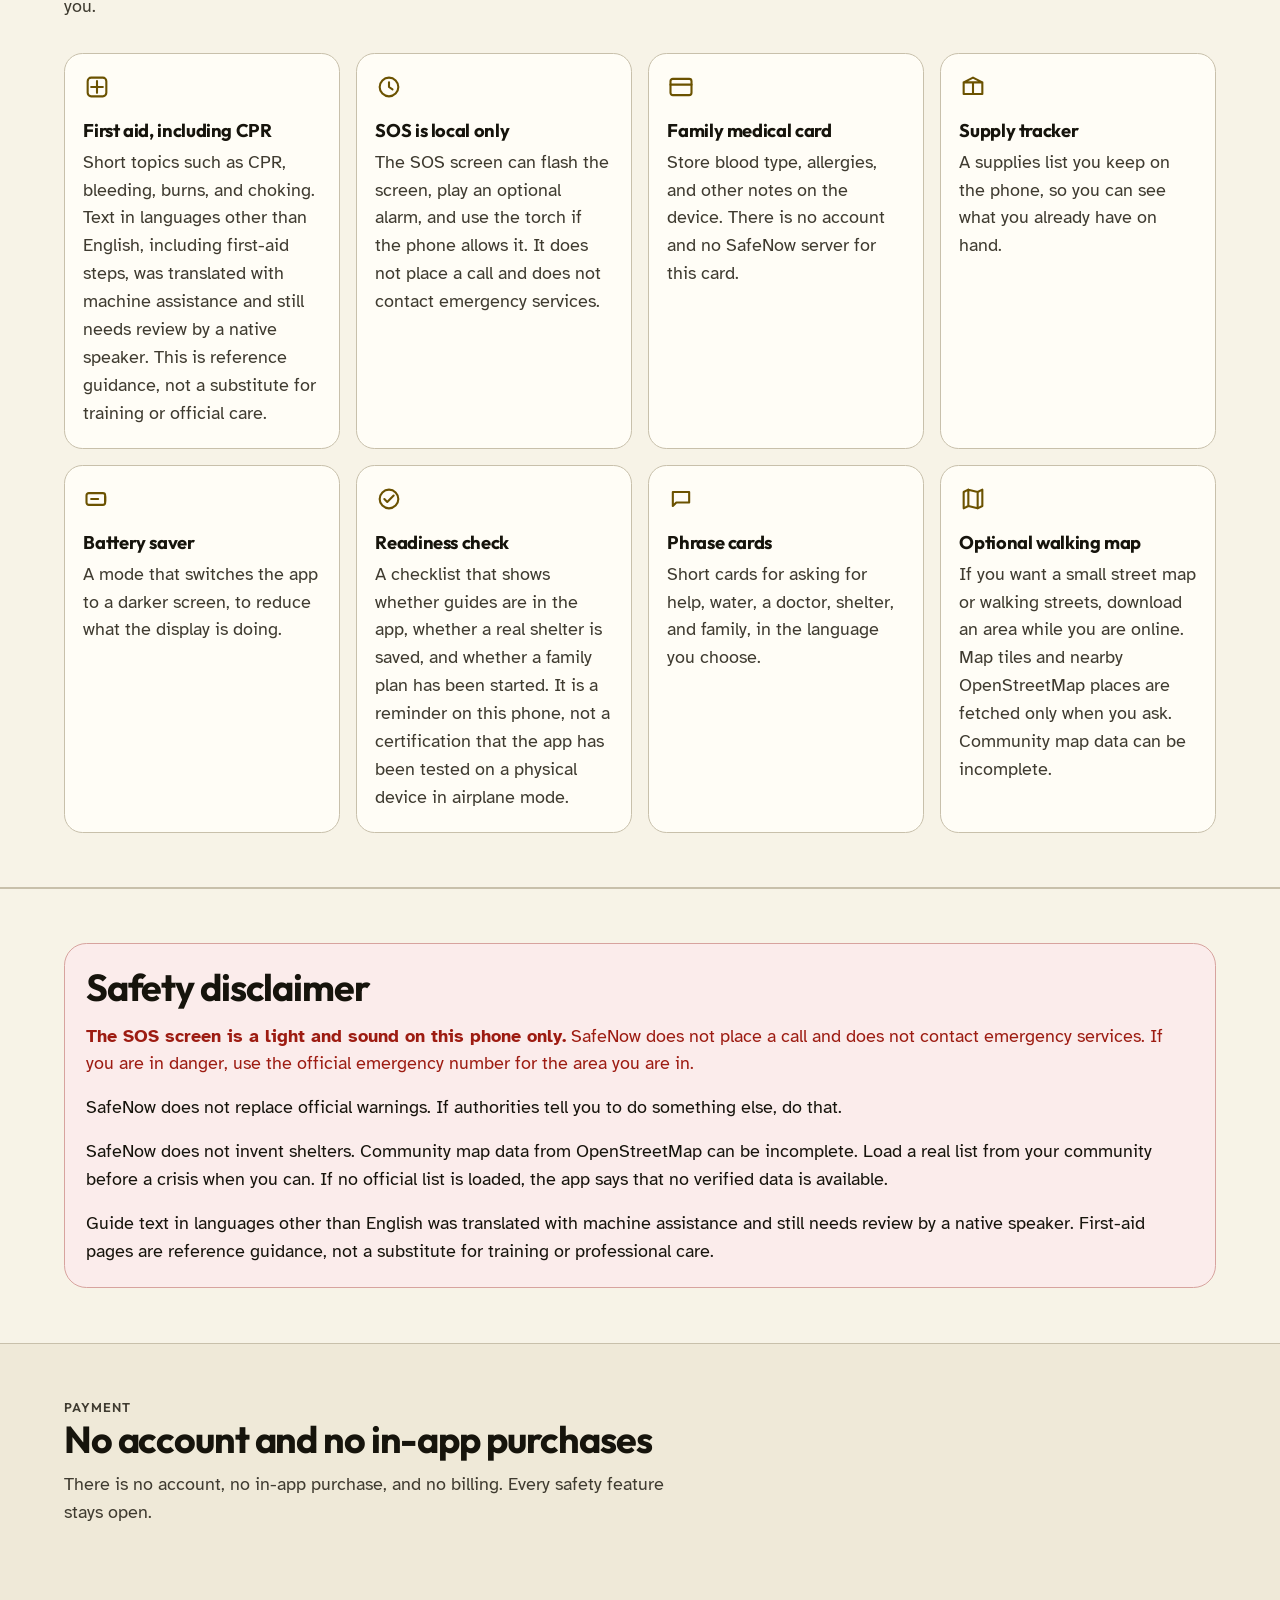
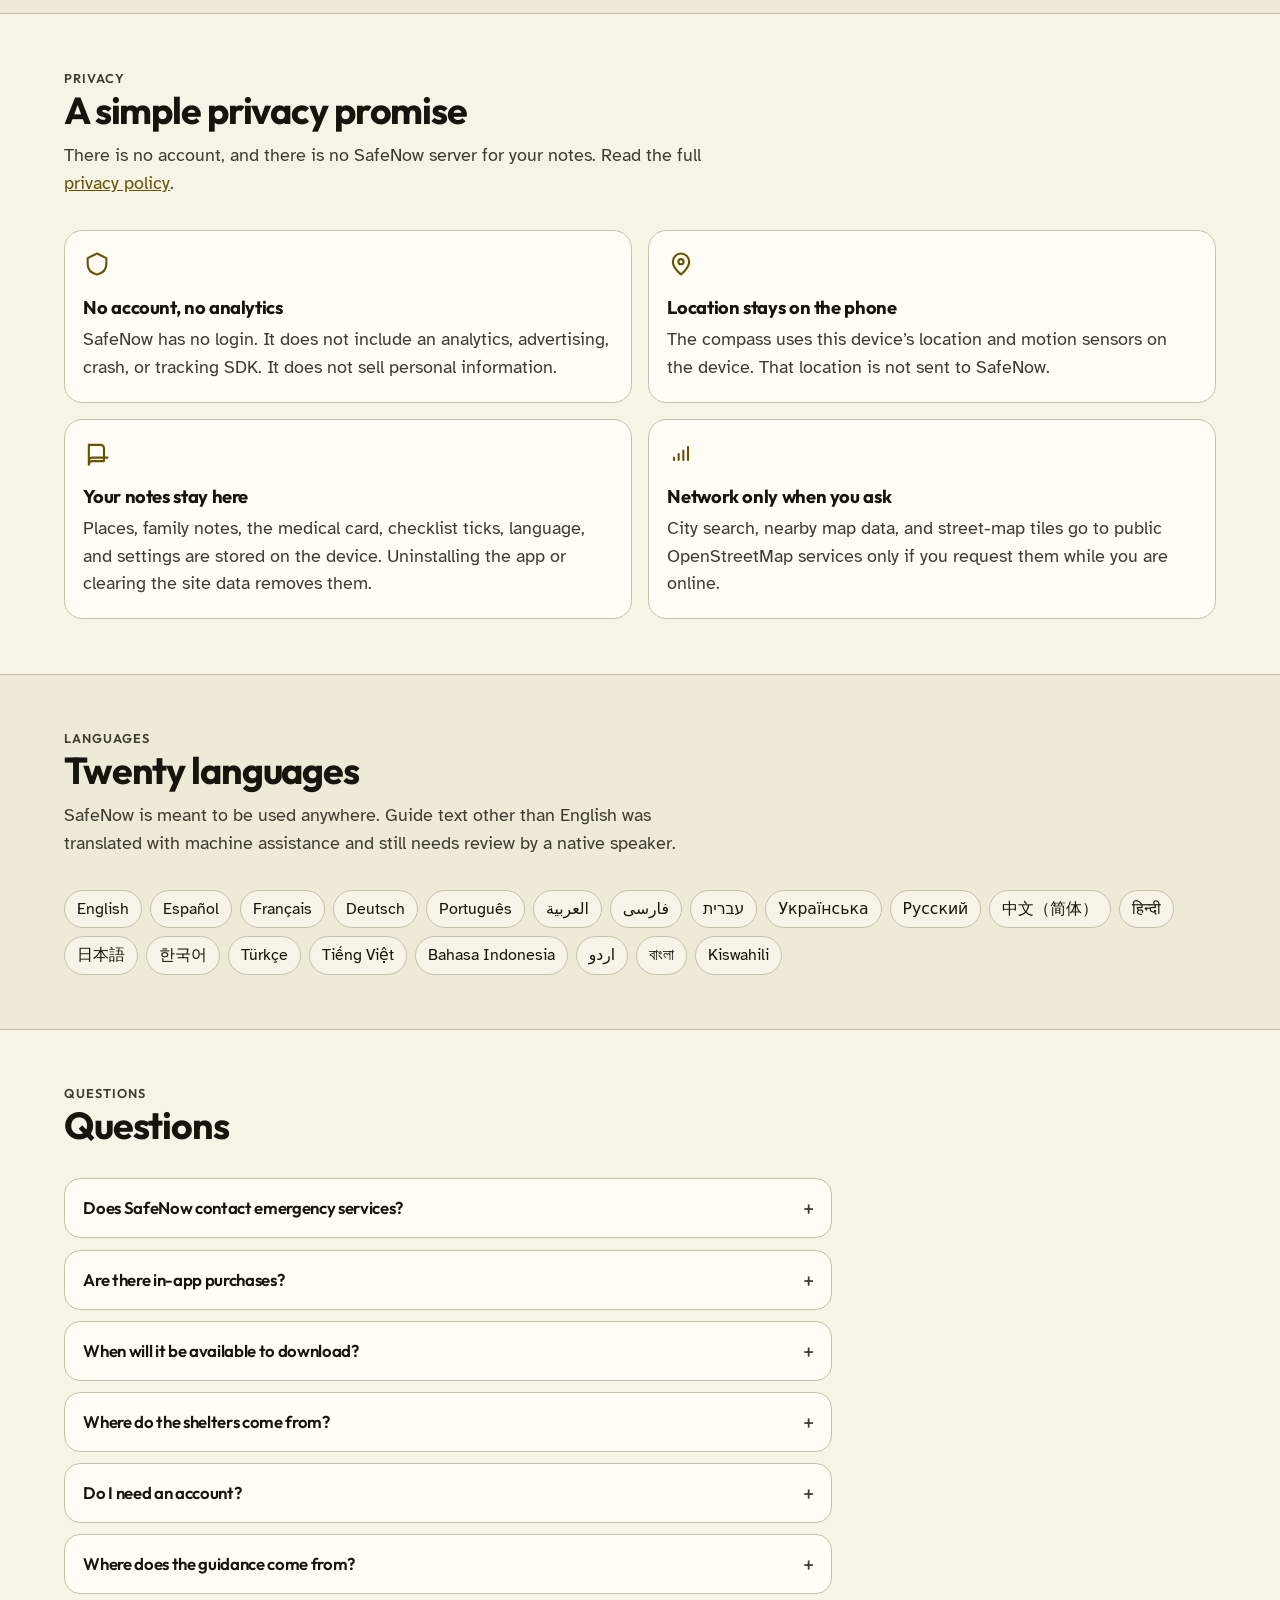
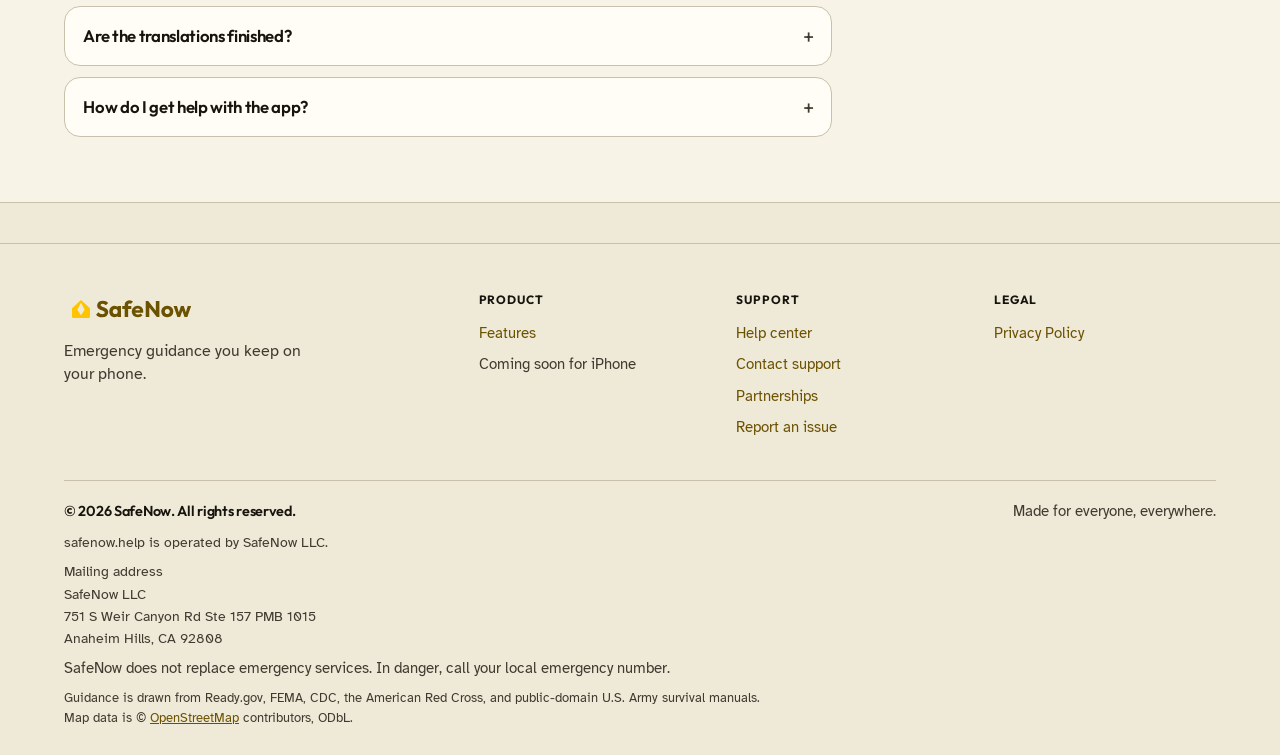
==== commit 85d32990: "Merge main into fix/hero-layout Main now includes PR #11 (share images) and PR #12 (iPhone status li" ====
--- a/index.html
+++ b/index.html
@@ -11,9 +11,9 @@
     <meta property="og:title" content="SafeNow — a preparedness and information tool" />
     <meta property="og:description" content="SafeNow is a preparedness and information tool with a compass to places you save, Before / During / After guides, first-aid reference and checklists, being built in 20 languages. Coming soon for iPhone and Android." />
     <meta property="og:url" content="https://safenow.help/" />
-    <meta property="og:image" content="https://safenow.help/icon-512.png" />
-    <meta property="og:image:width" content="512" />
-    <meta property="og:image:height" content="512" />
+    <meta property="og:image" content="https://safenow.help/images/og.jpg" />
+    <meta property="og:image:width" content="1200" />
+    <meta property="og:image:height" content="630" />
     <meta name="twitter:card" content="summary_large_image" />
     <link rel="icon" href="/favicon.svg" type="image/svg+xml" />
     <link rel="icon" href="/favicon-32.png" type="image/png" sizes="32x32" />
@@ -92,7 +92,7 @@
               <a class="btn btn-primary" href="#features">See what it includes</a>
               <a class="btn btn-ghost" href="/support/">Get support</a>
             </p>
-            <p class="status">SafeNow has been submitted for review on iPhone. It is not yet available to download for iPhone or Android.</p>
+            <p class="status">SafeNow for iPhone is in testing. It is not yet available to download for iPhone or Android.</p>
           </div>
         </div>
       </section>
@@ -382,7 +382,7 @@
             </details>
             <details>
               <summary>When will it be available to download?</summary>
-              <p>Coming soon. SafeNow has been submitted for review on iPhone and is not yet available to download for iPhone or Android.</p>
+              <p>SafeNow for iPhone is in testing. It is not yet available to download for iPhone or Android.</p>
             </details>
             <details>
               <summary>Where do the shelters come from?</summary>
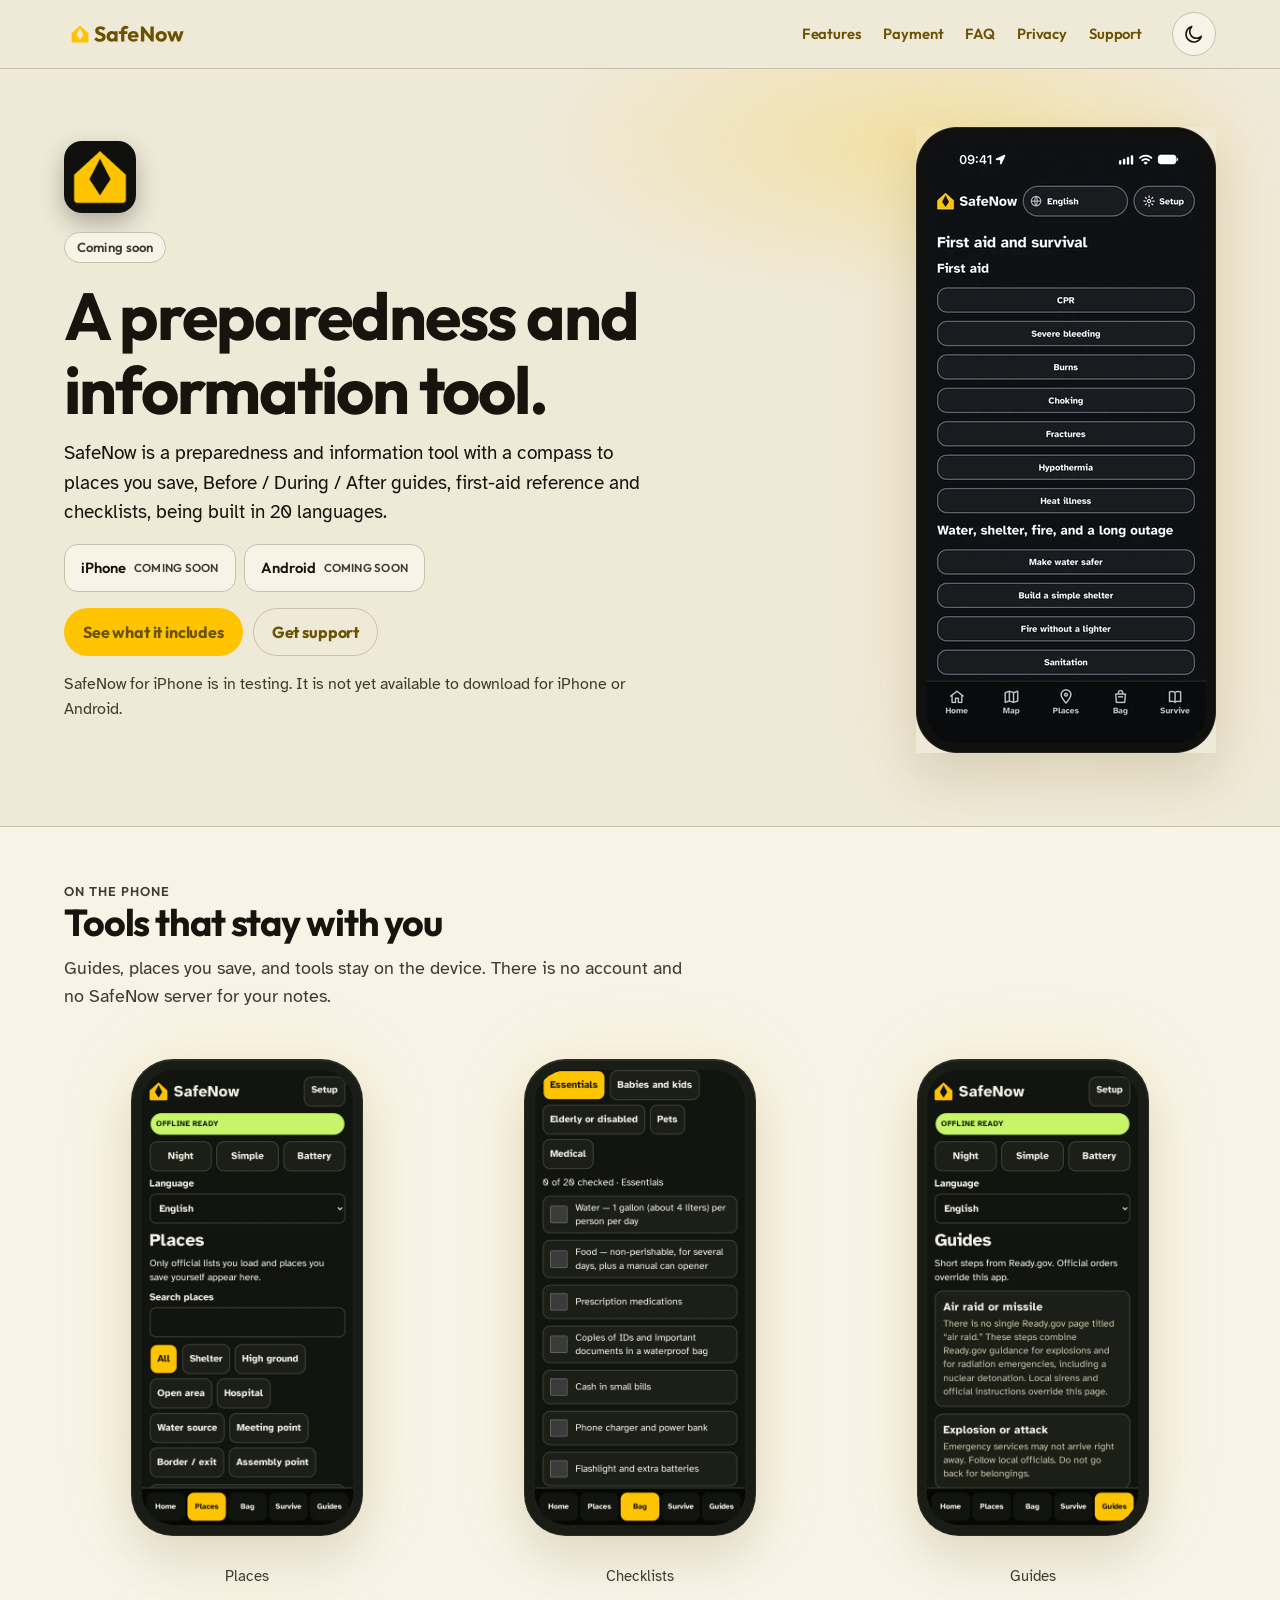
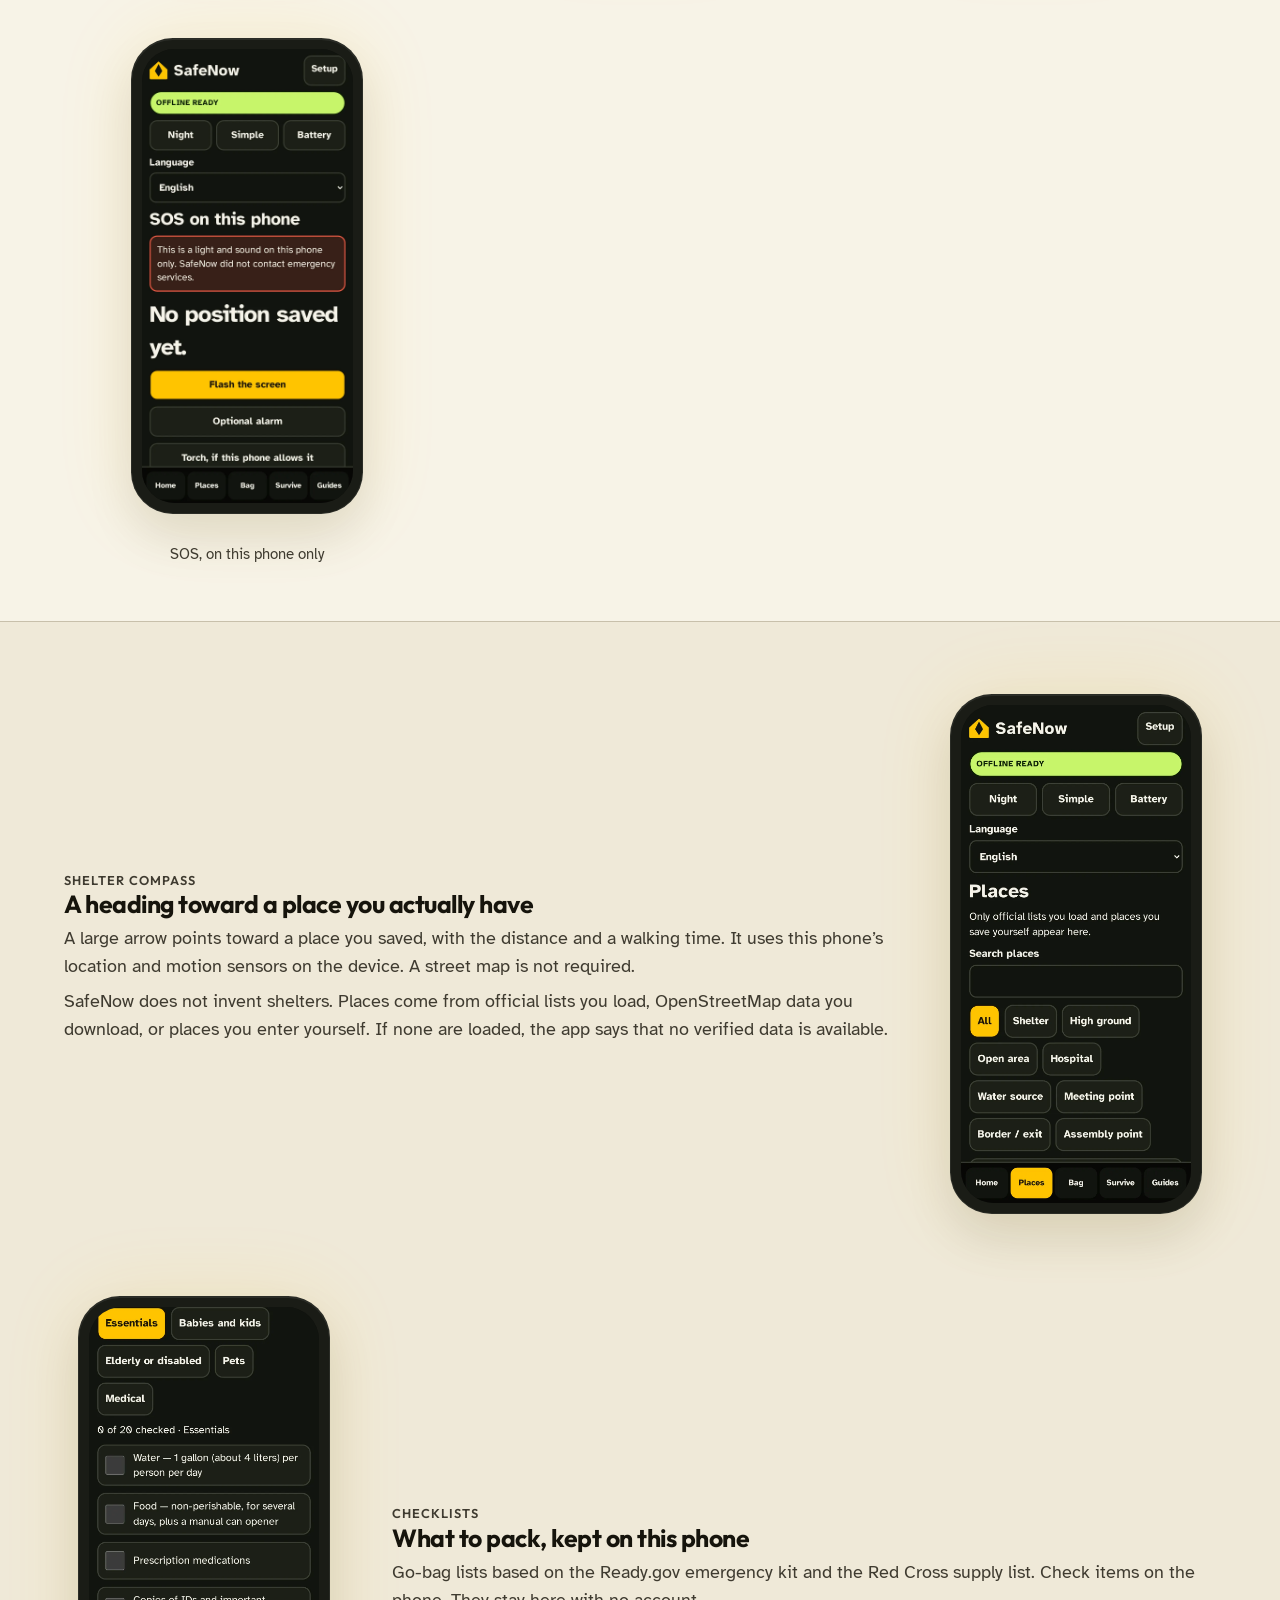
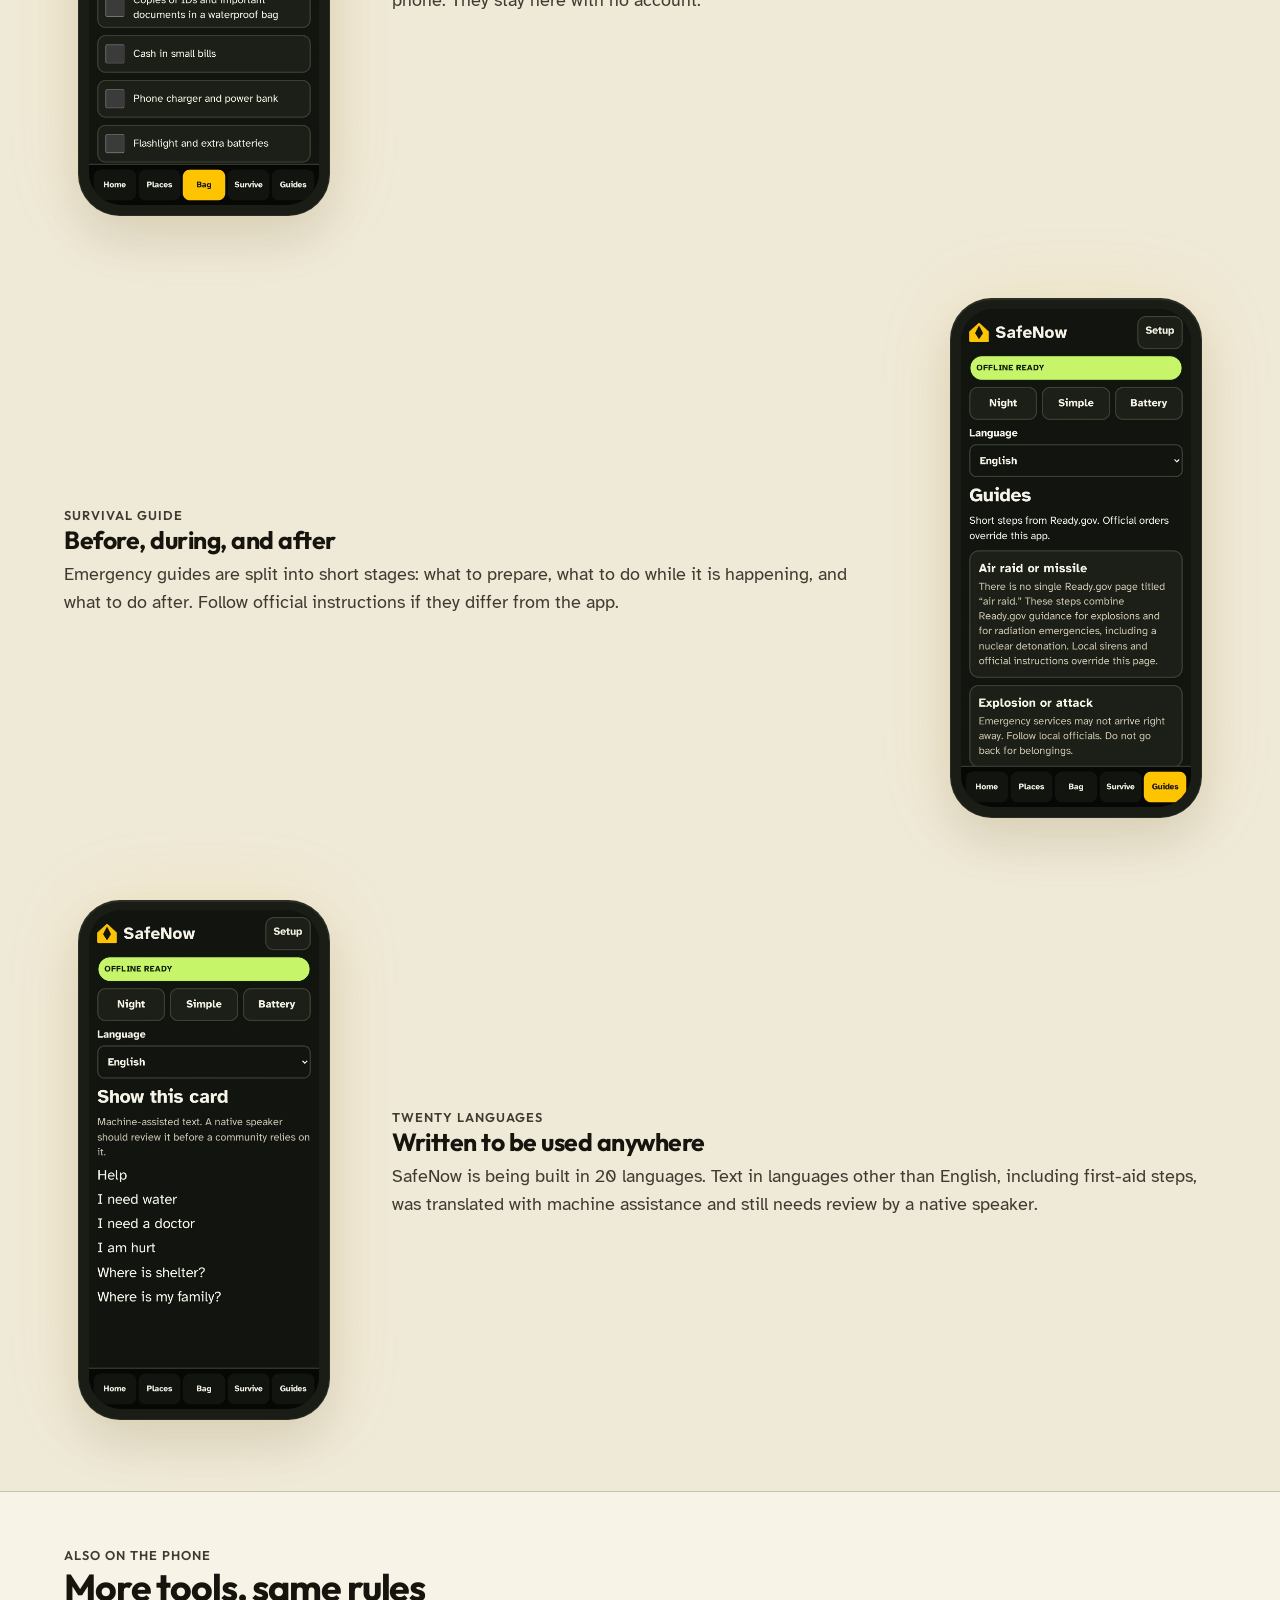
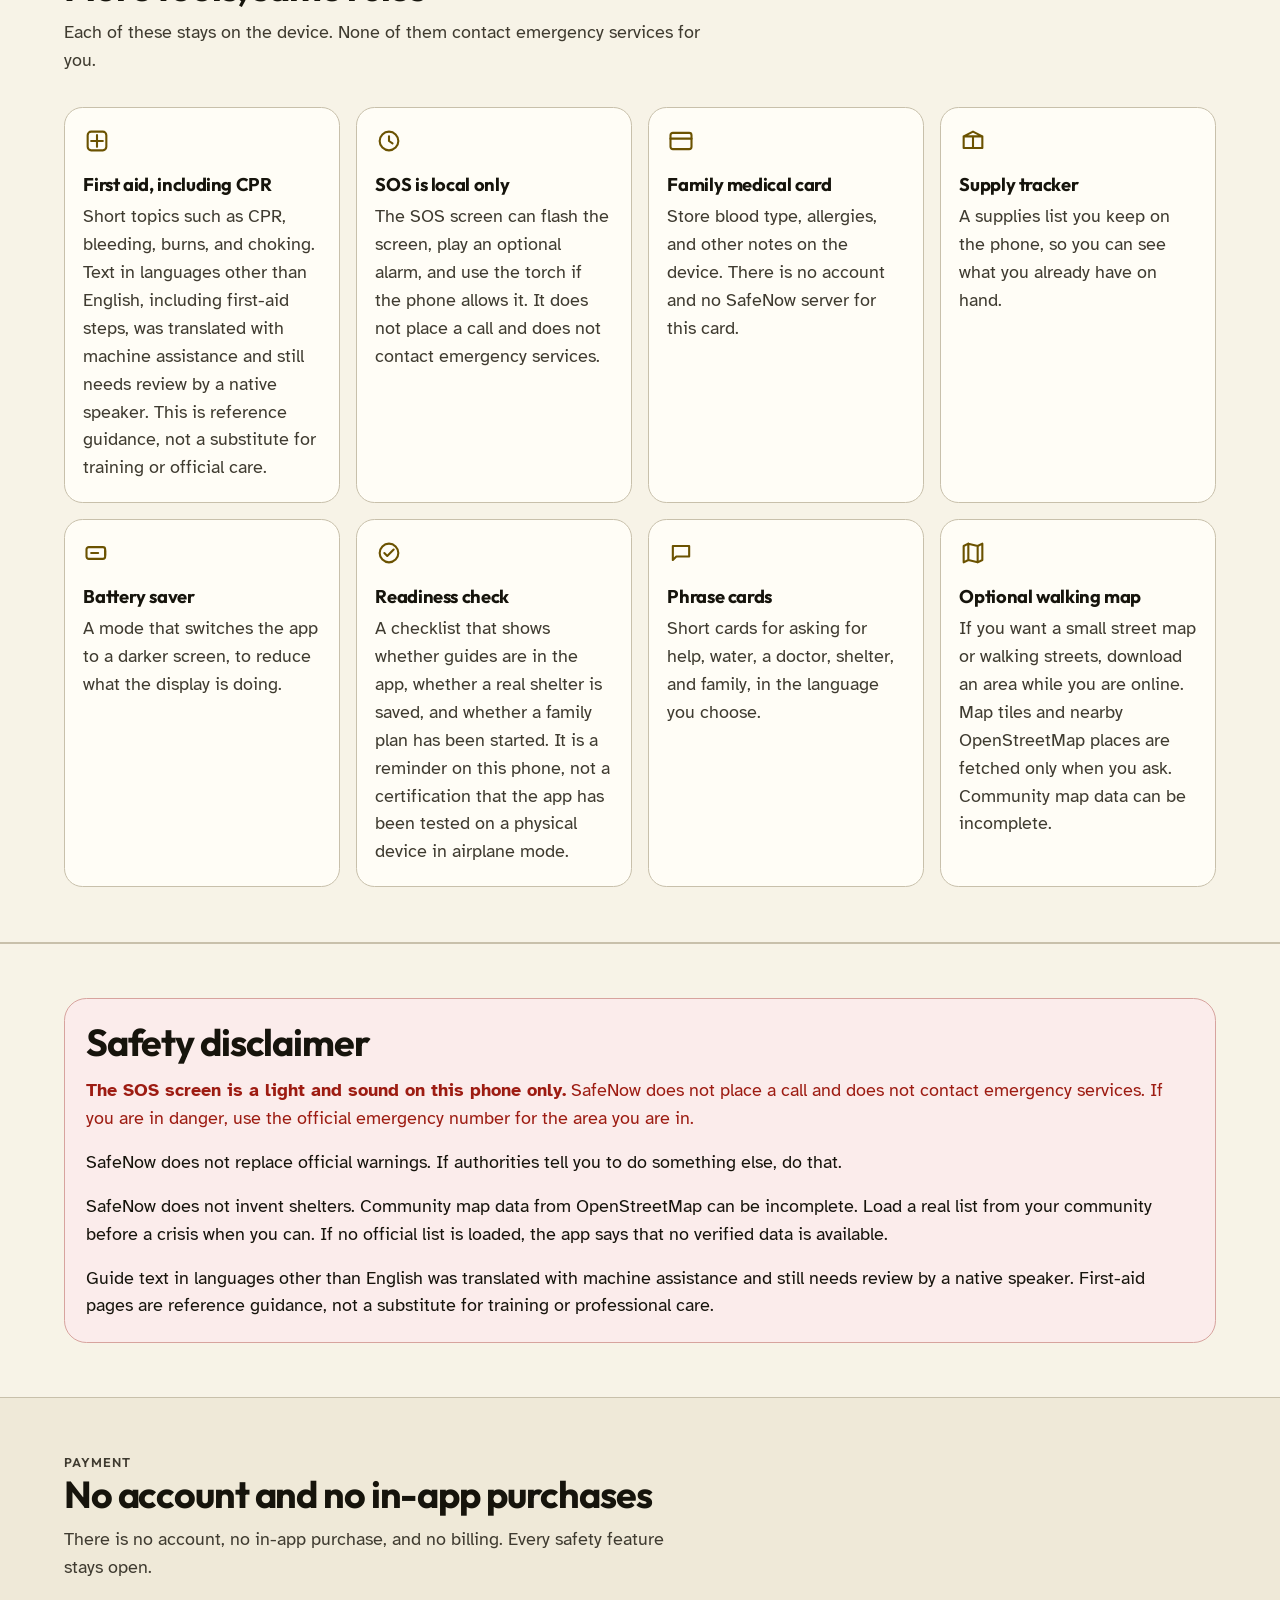
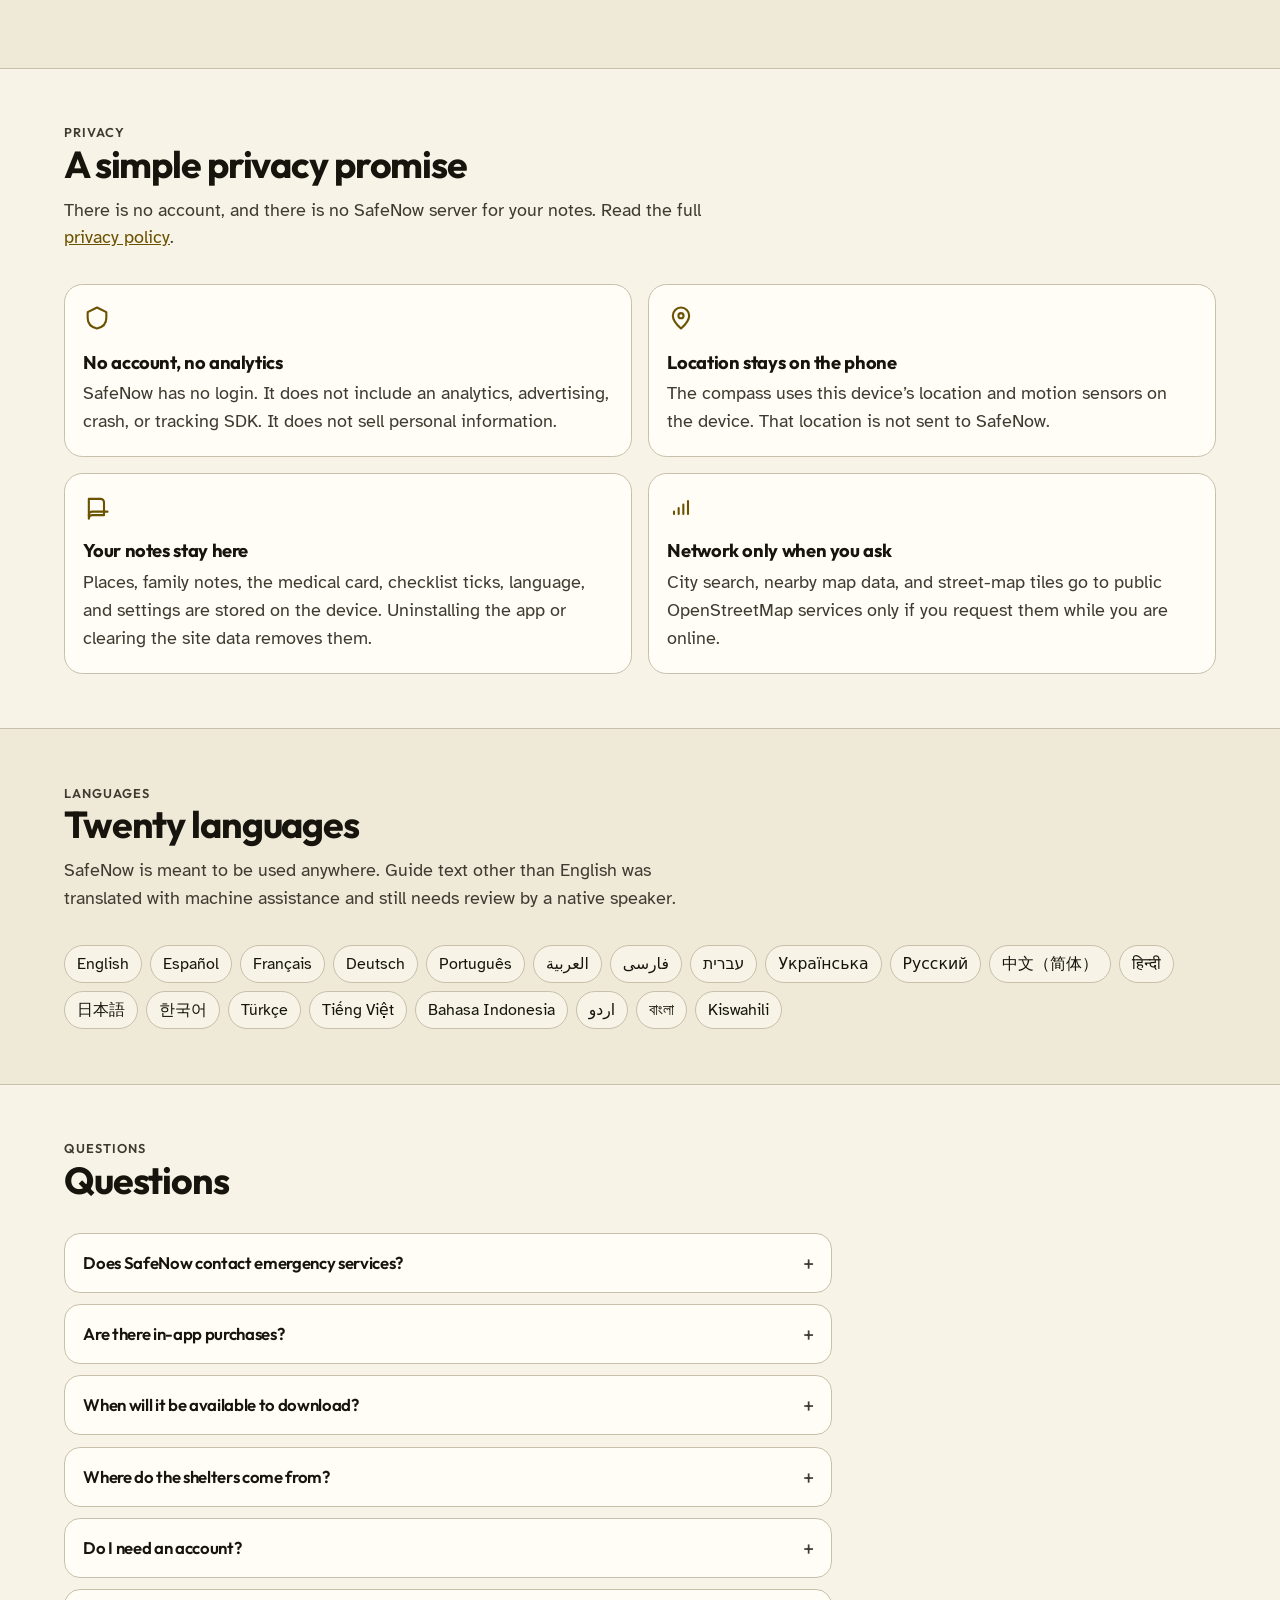
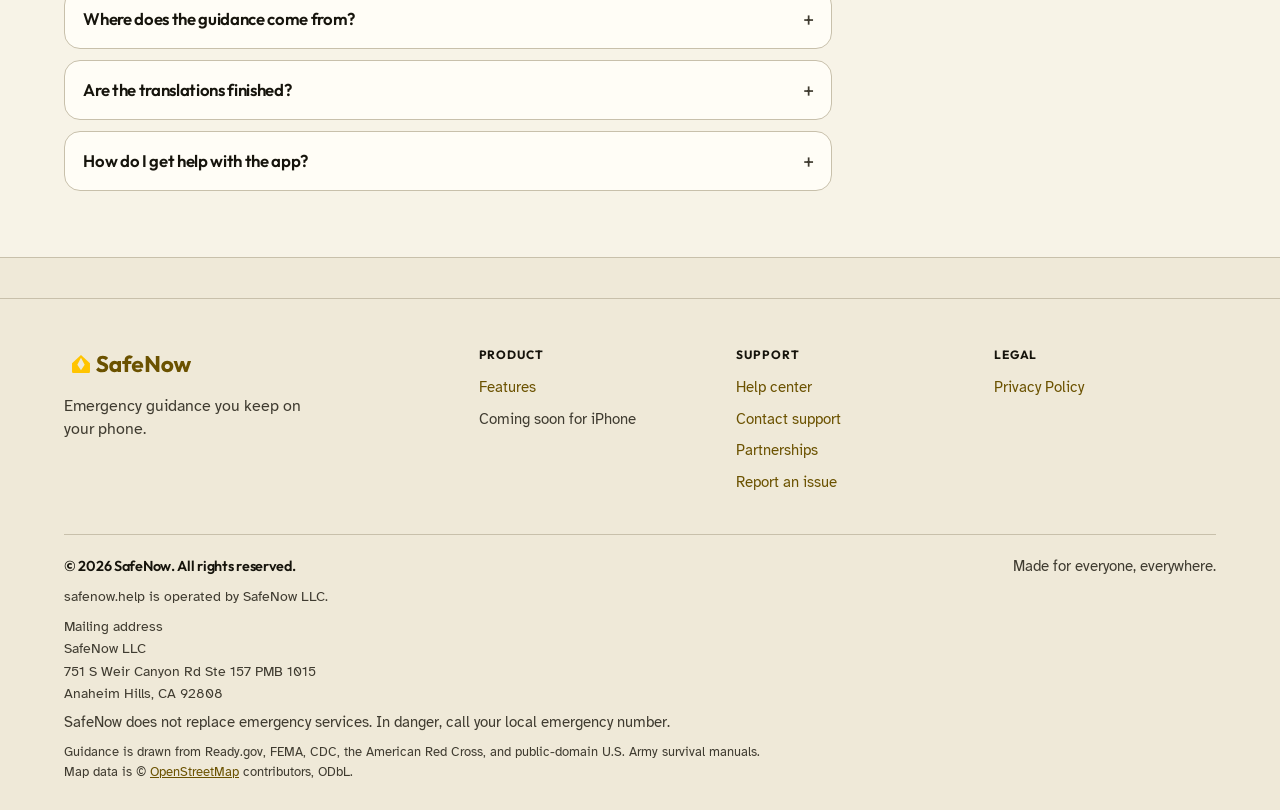
==== commit 933b1106: "Hero: two columns with a real First aid app screen Use Design's baked-frame First aid export (300x62" ====
--- a/index.html
+++ b/index.html
@@ -94,6 +94,19 @@
             </p>
             <p class="status">SafeNow for iPhone is in testing. It is not yet available to download for iPhone or Android.</p>
           </div>
+          <div class="hero-visual">
+            <figure class="device-shadow">
+              <picture>
+                <source type="image/webp"
+                        srcset="/images/hero.webp 1x, /images/hero@2x.webp 2x" />
+                <img src="/images/hero.png"
+                     srcset="/images/hero.png 1x, /images/hero@2x.png 2x"
+                     width="300" height="626"
+                     alt="SafeNow First aid and survival screen, with first-aid topics (CPR, severe bleeding, burns, choking, fractures, hypothermia, and heat illness) and topics for making water safer, building a simple shelter, fire without a lighter, and sanitation."
+                     loading="eager" />
+              </picture>
+            </figure>
+          </div>
         </div>
       </section>
 
--- a/styles.css
+++ b/styles.css
@@ -530,42 +530,33 @@
   margin: 0.85rem 0 0;
 }
 
+/* Baked-frame hero shot: shadow and glow only. Do not add .device chrome. */
+.device-shadow {
+  width: min(100%, 300px);
+  margin: 0;
+  filter: none;
+  box-shadow:
+    var(--shadow),
+    0 0 80px color-mix(in srgb, var(--yellow) 12%, transparent);
+}
+.device-shadow img,
+.device-shadow picture,
+.device-shadow picture img {
+  width: 100%;
+  height: auto;
+  display: block;
+}
+
 @media (min-width: 880px) {
   .hero { padding: 3.6rem 0 4.6rem; }
   .hero-grid {
+    grid-template-columns: 1fr 0.82fr;
     gap: 3rem;
     align-items: center;
   }
-  .hero-grid:has(.hero-visual) {
-    grid-template-columns: 1fr 0.82fr;
-  }
   .hero-visual { justify-content: flex-end; }
   .device { width: min(100%, 300px); }
-
-  /* No hero image: don't leave a large empty right column. */
-  .hero:not(:has(.hero-visual)) .hero-glow {
-    inset: -20% 15% auto 15%;
-  }
-  .hero-grid:not(:has(.hero-visual)) {
-    justify-items: center;
-  }
-  .hero-grid:not(:has(.hero-visual)) .hero-copy {
-    max-width: 46rem;
-    margin-inline: auto;
-    text-align: center;
-  }
-  .hero-grid:not(:has(.hero-visual)) .app-icon {
-    display: block;
-    margin-inline: auto;
-  }
-  .hero-grid:not(:has(.hero-visual)) .lede {
-    max-width: 42rem;
-    margin-inline: auto;
-  }
-  .hero-grid:not(:has(.hero-visual)) .hero-actions,
-  .hero-grid:not(:has(.hero-visual)) .store-row {
-    justify-content: center;
-  }
+  .device-shadow { width: min(100%, 300px); }
 }
 
 /* Sections */
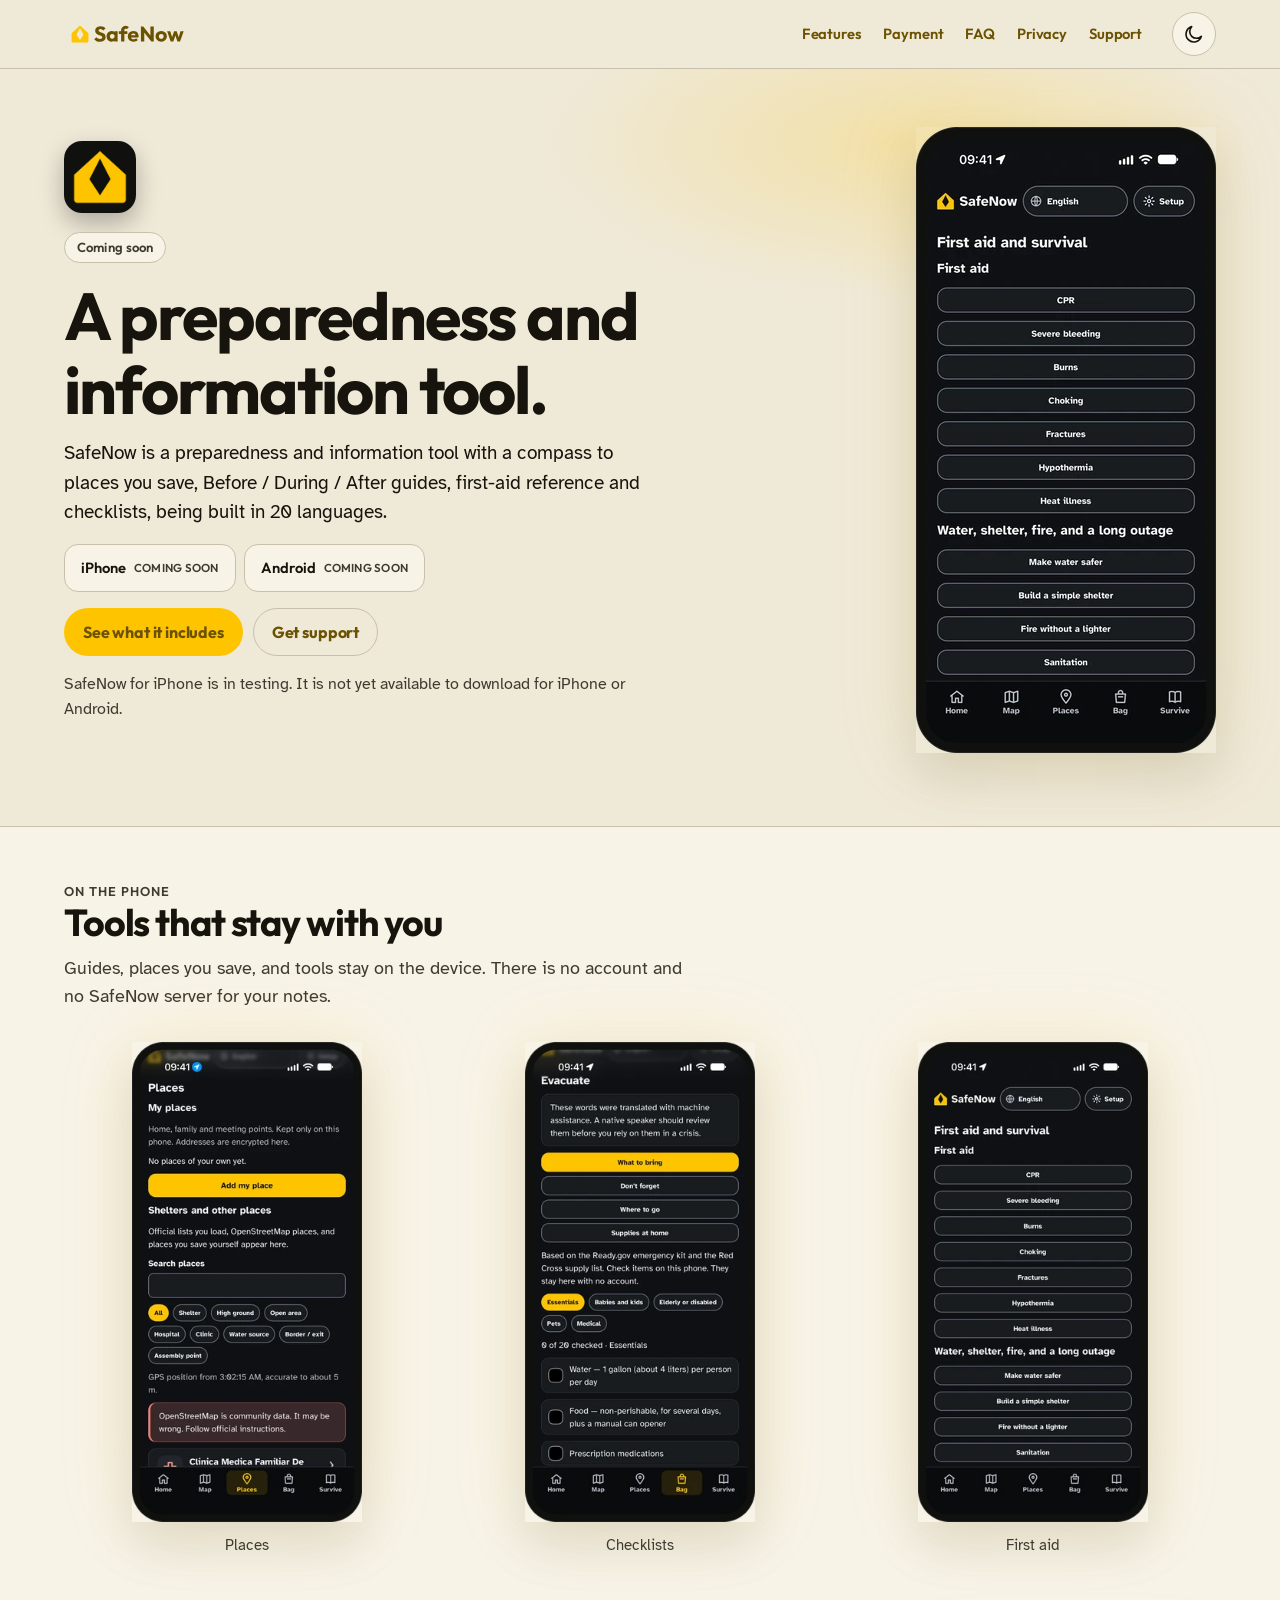
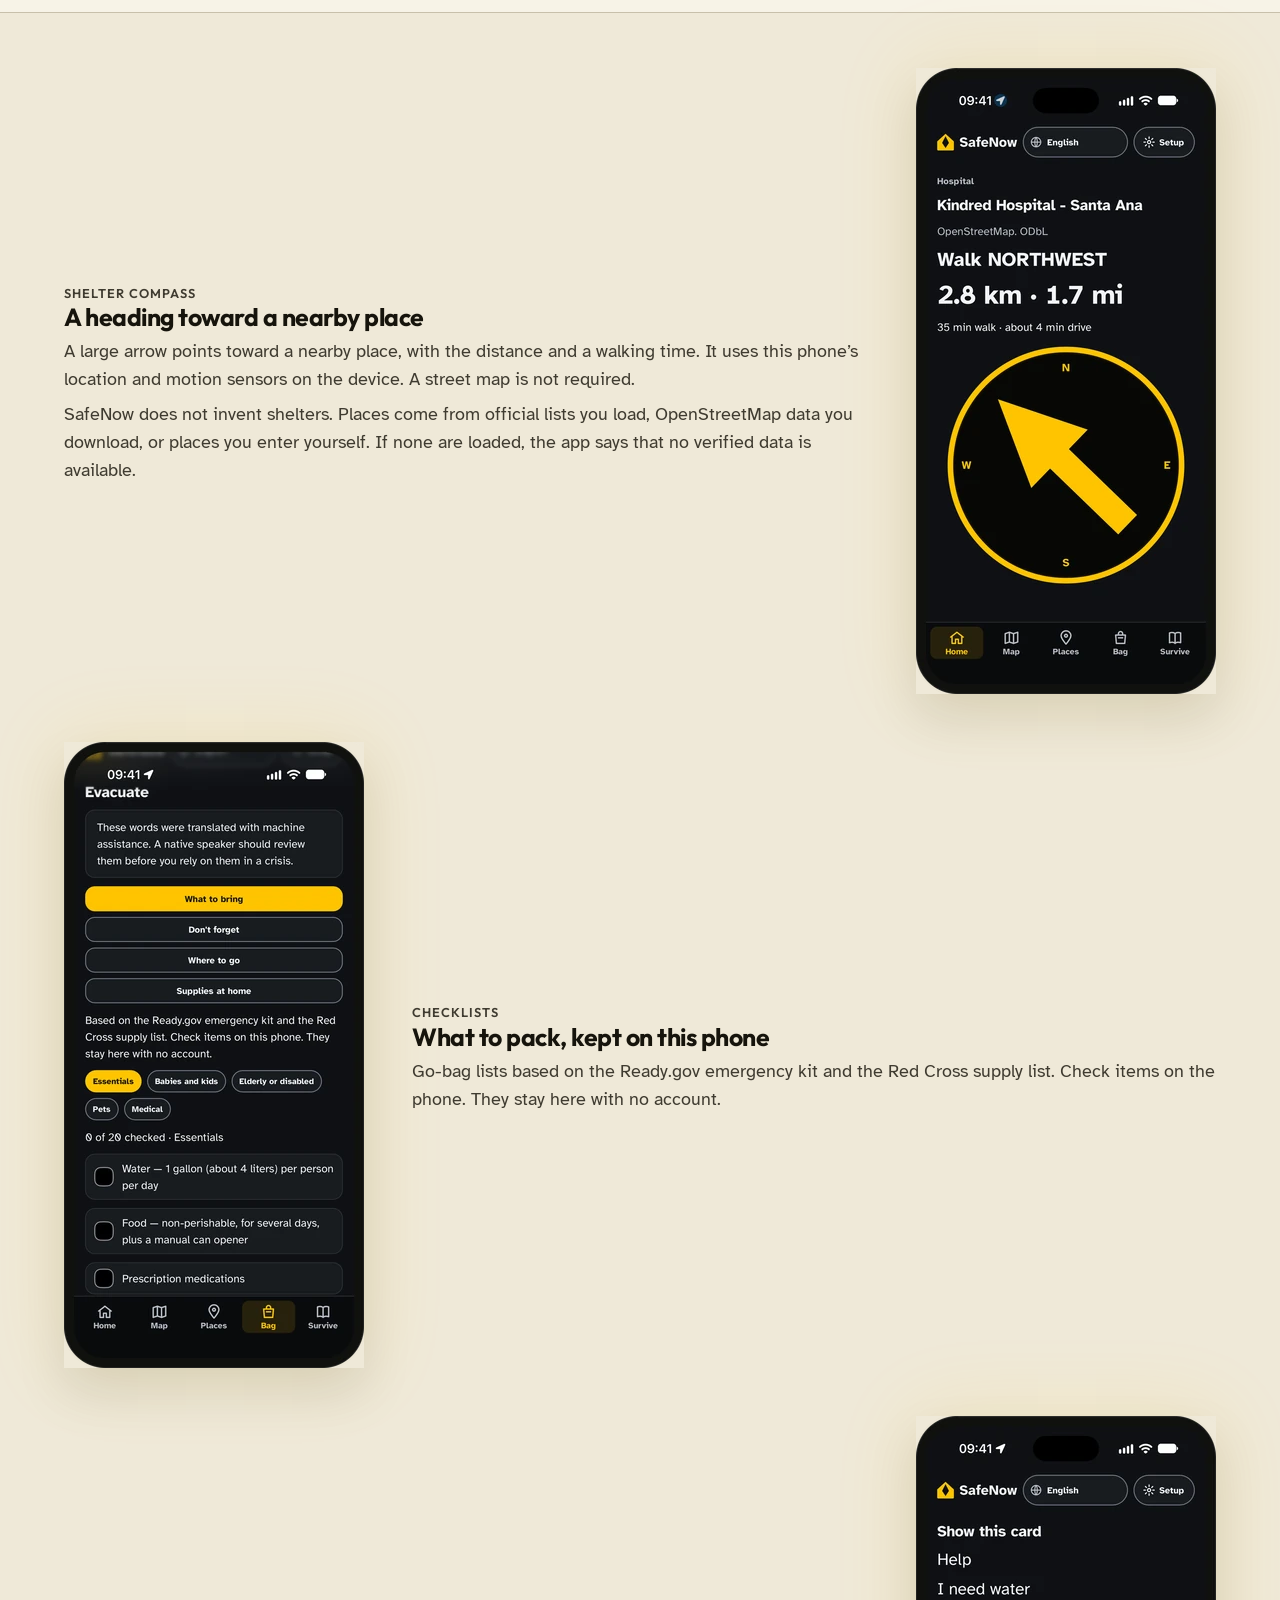
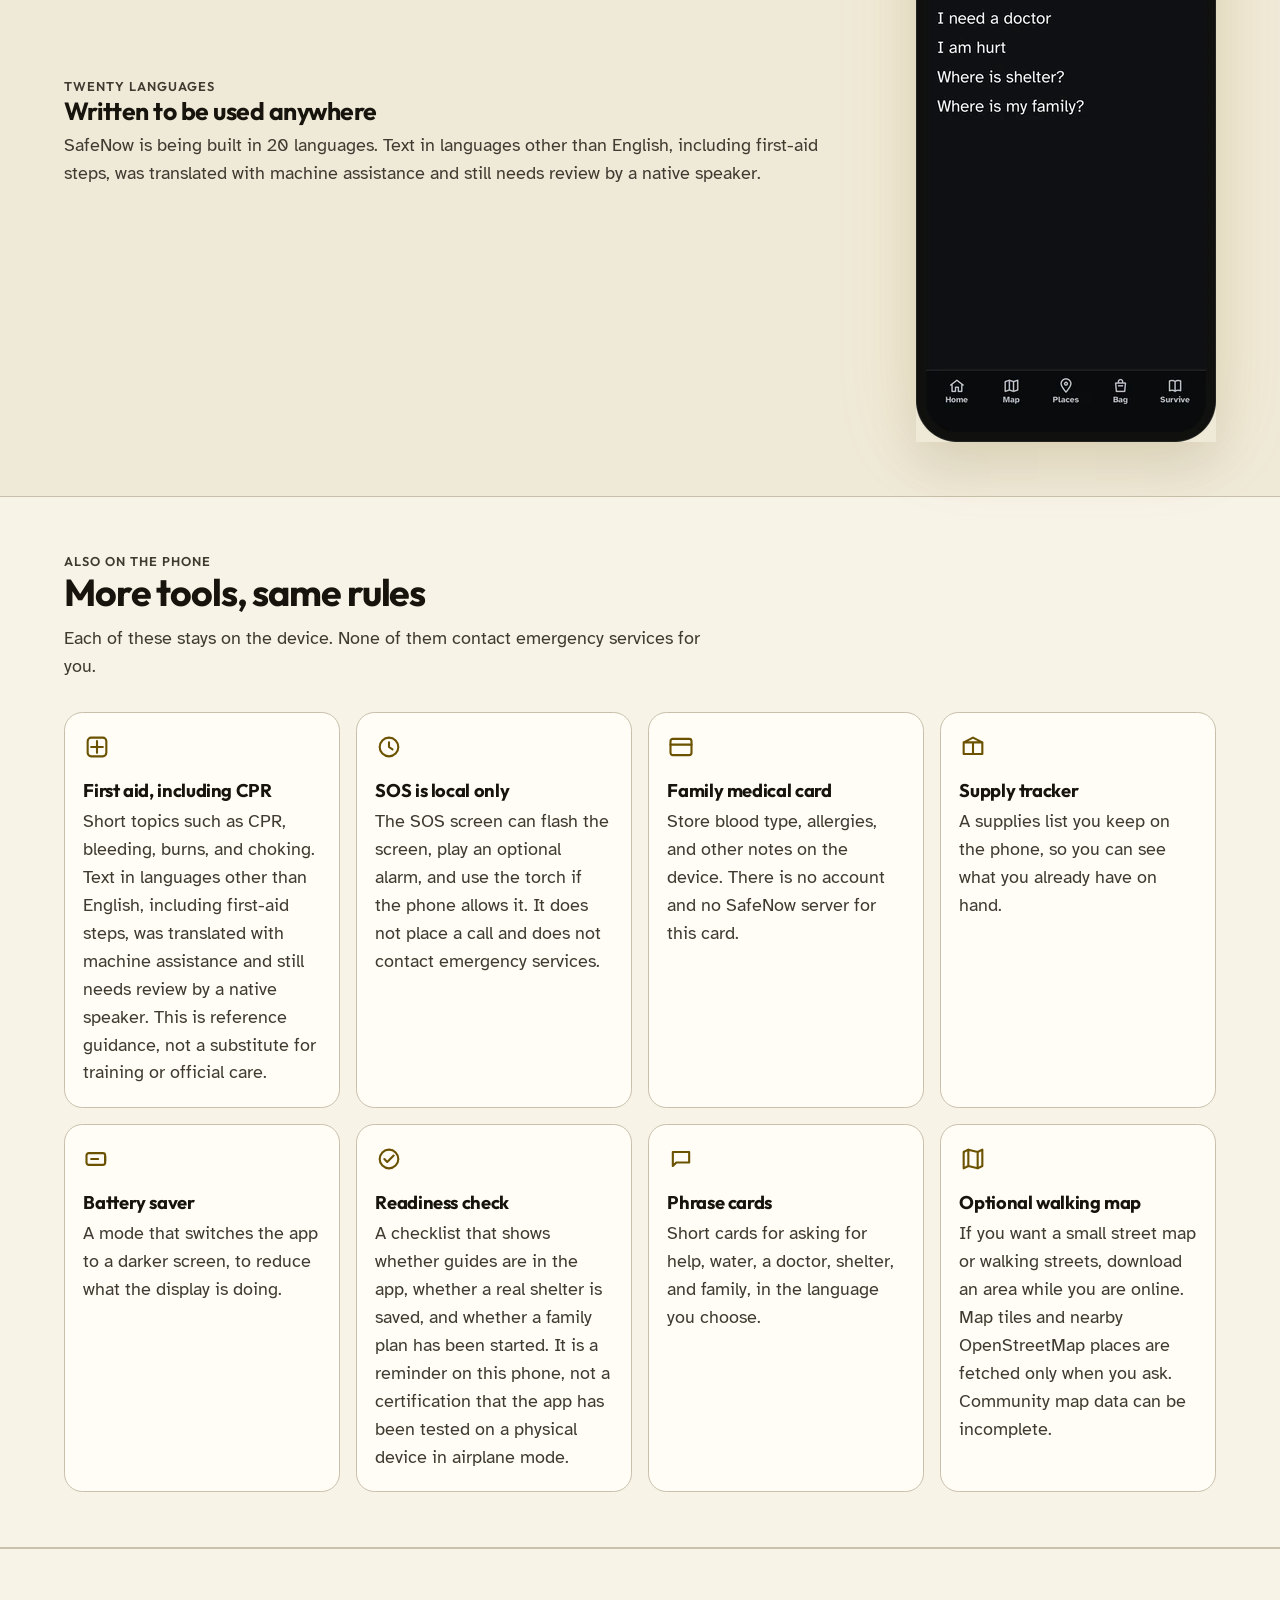
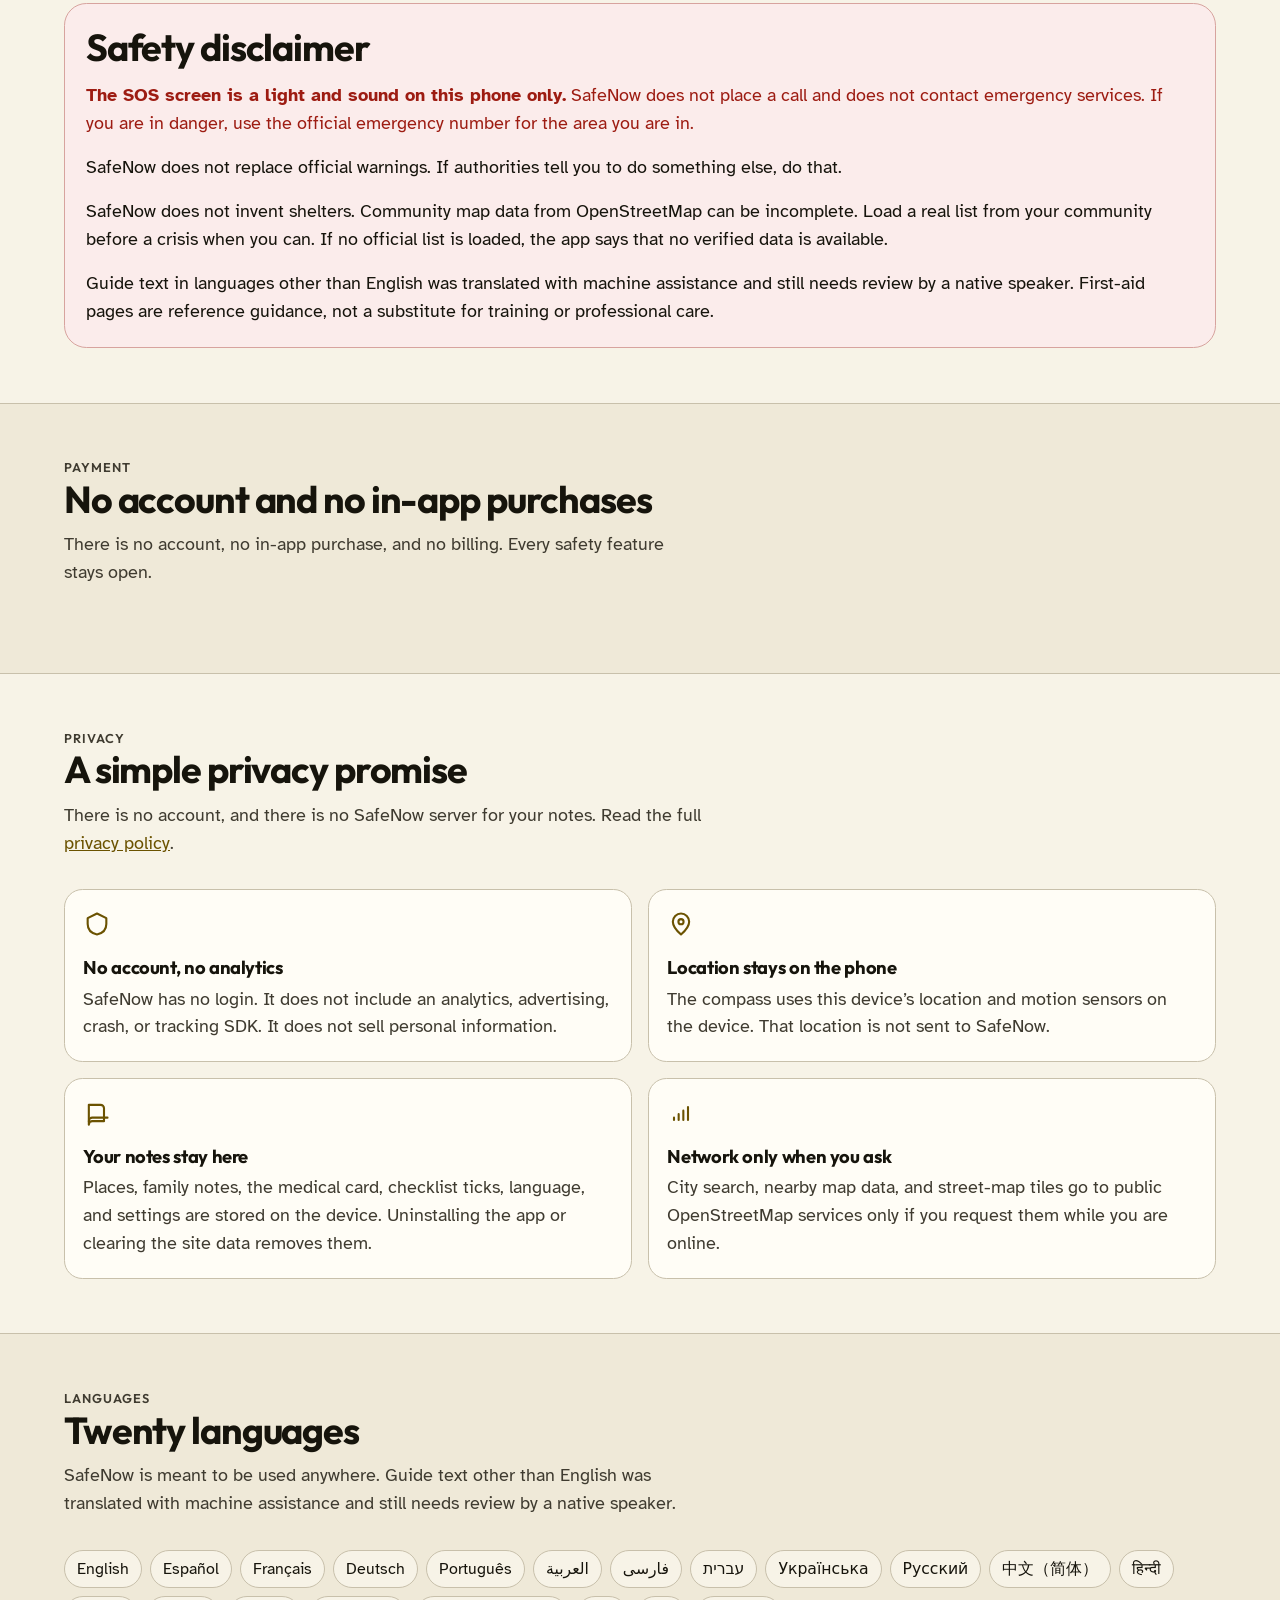
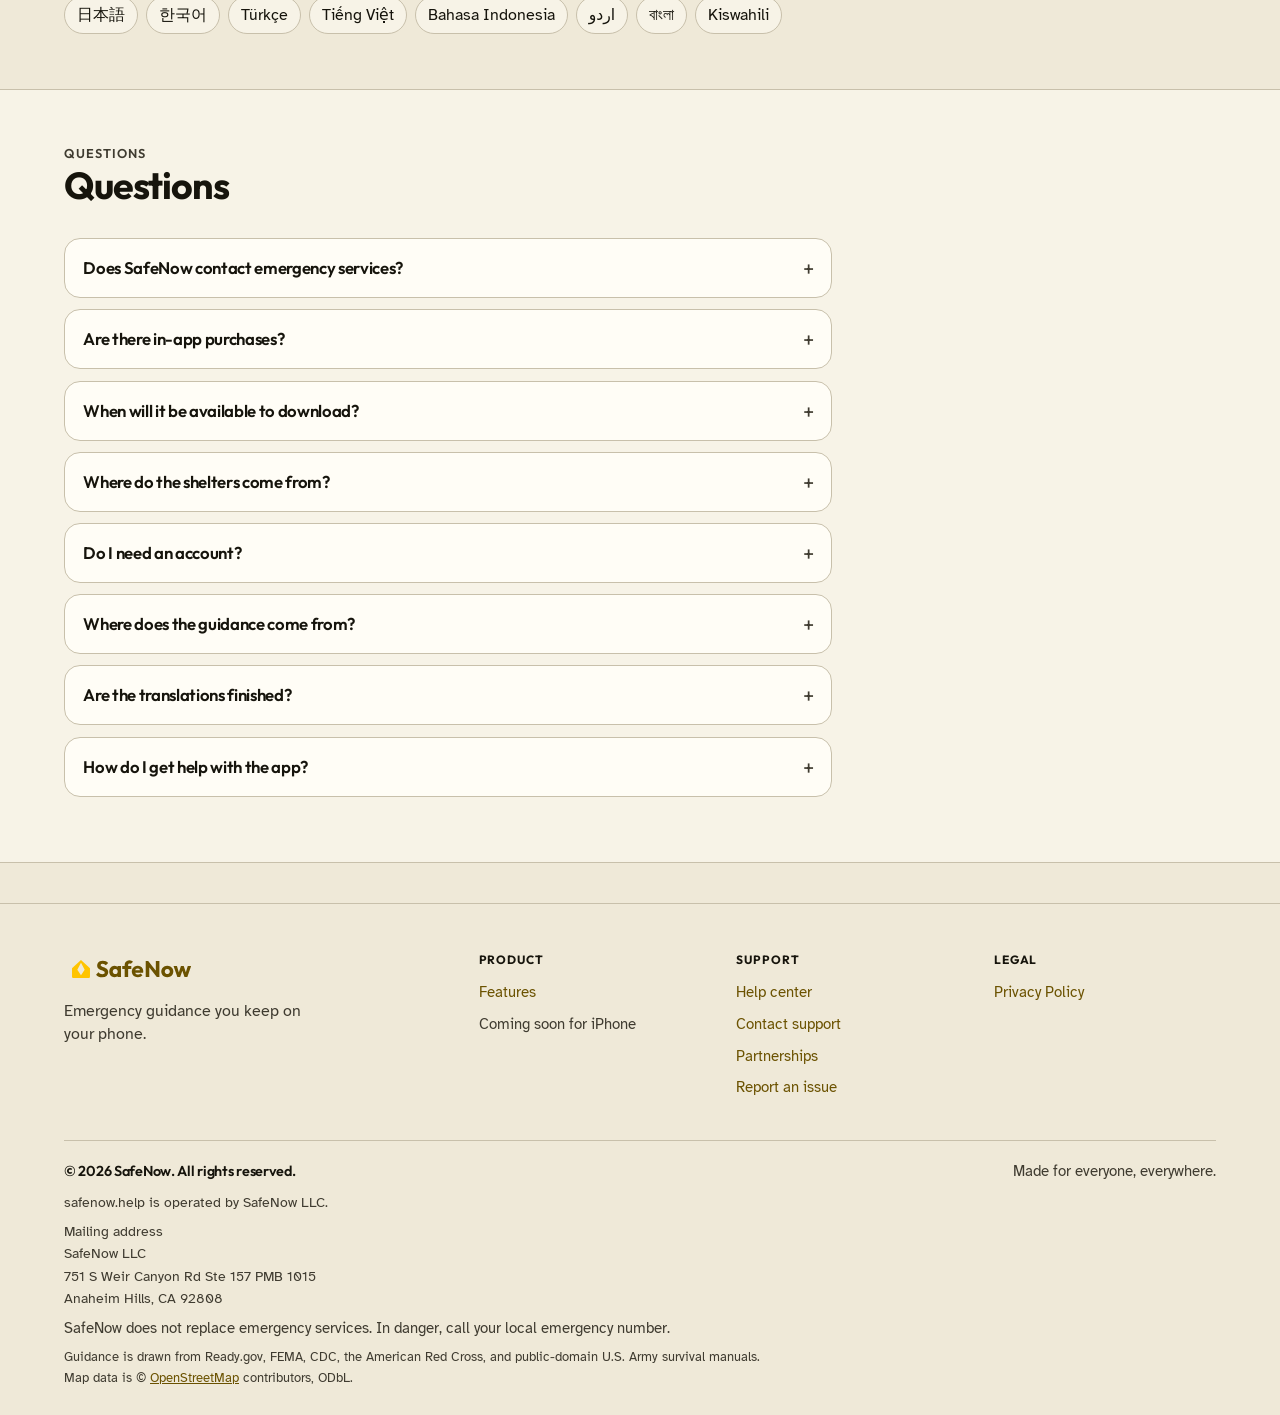
==== commit d0c65727: "Gallery: Legal-passed First aid, Places, Checklists, Compass, Phrases Replace the live SOS gallery c" ====
--- a/index.html
+++ b/index.html
@@ -120,48 +120,46 @@
 
           <div class="shot-gallery" role="list">
             <div role="listitem">
-              <figure class="device">
-              <div class="device-screen">
-                <picture>
-                  <source type="image/webp" srcset="/images/places.webp" />
-                  <img src="/images/places.jpg" width="900" height="1948" alt="SafeNow Places screen stating that only official lists you load and places you save yourself appear here, with filters such as Shelter, Hospital, and Meeting point." />
-                </picture>
-              </div>
+            <figure class="device-shadow">
+              <picture>
+                <source type="image/webp"
+                        srcset="/images/places.webp 1x, /images/places@2x.webp 2x" />
+                <img src="/images/places.png"
+                     srcset="/images/places.png 1x, /images/places@2x.png 2x"
+                     width="300" height="626"
+                     alt="SafeNow Places screen, with a My places area that has no saved places yet, an Add my place button, filters for shelters and other places, including Shelter, Hospital, Clinic, Water source, and Assembly point, and a notice that OpenStreetMap is community data, it may be wrong, and to follow official instructions."
+                     loading="lazy" />
+              </picture>
             </figure>
             <p class="phone-caption">Places</p>
             </div>
             <div role="listitem">
-              <figure class="device">
-              <div class="device-screen">
-                <picture>
-                  <source type="image/webp" srcset="/images/checklists.webp" />
-                  <img src="/images/checklists.jpg" width="900" height="1948" alt="SafeNow go-bag checklist, Essentials group, with items such as water, food, medications, and identification still unchecked." />
-                </picture>
-              </div>
+            <figure class="device-shadow">
+              <picture>
+                <source type="image/webp"
+                        srcset="/images/checklists.webp 1x, /images/checklists@2x.webp 2x" />
+                <img src="/images/checklists.png"
+                     srcset="/images/checklists.png 1x, /images/checklists@2x.png 2x"
+                     width="300" height="626"
+                     alt="SafeNow Evacuate checklist, Essentials group, with 0 of 20 items checked. Visible items include water (1 gallon, about 4 liters, per person per day), food (non-perishable, for several days, plus a manual can opener), and prescription medications. The screen cites the Ready.gov emergency kit and the Red Cross supply list, and notes that a native speaker should review machine-assisted translations."
+                     loading="lazy" />
+              </picture>
             </figure>
             <p class="phone-caption">Checklists</p>
             </div>
             <div role="listitem">
-              <figure class="device">
-              <div class="device-screen">
-                <picture>
-                  <source type="image/webp" srcset="/images/guides.webp" />
-                  <img src="/images/guides.jpg" width="900" height="1948" alt="SafeNow Guides screen with short steps attributed to Ready.gov, including Air raid or missile and Explosion or attack, and a note that official orders override the app." />
-                </picture>
-              </div>
-            </figure>
-            <p class="phone-caption">Guides</p>
-            </div>
-            <div role="listitem">
-              <figure class="device">
-              <div class="device-screen">
-                <picture>
-                  <source type="image/webp" srcset="/images/sos.webp" />
-                  <img src="/images/sos.jpg" width="900" height="1948" alt="SafeNow SOS screen titled SOS on this phone, with a warning that it is a light and sound only and did not contact emergency services, and buttons to flash the screen, play an optional alarm, or use the torch." />
-                </picture>
-              </div>
-            </figure>
-            <p class="phone-caption">SOS, on this phone only</p>
+            <figure class="device-shadow">
+              <picture>
+                <source type="image/webp"
+                        srcset="/images/first-aid.webp 1x, /images/first-aid@2x.webp 2x" />
+                <img src="/images/first-aid.png"
+                     srcset="/images/first-aid.png 1x, /images/first-aid@2x.png 2x"
+                     width="300" height="626"
+                     alt="SafeNow First aid and survival screen, with first-aid topics (CPR, severe bleeding, burns, choking, fractures, hypothermia, and heat illness) and topics for making water safer, building a simple shelter, fire without a lighter, and sanitation."
+                     loading="lazy" />
+              </picture>
+            </figure>
+            <p class="phone-caption">First aid</p>
             </div>
           </div>
         </div>
@@ -172,19 +170,21 @@
           <article class="feature-row">
             <div class="feature-copy">
               <p class="kicker">Shelter compass</p>
-              <h3>A heading toward a place you actually have</h3>
-              <p>A large arrow points toward a place you saved, with the distance and a walking time. It uses this phone’s location and motion sensors on the device. A street map is not required.</p>
+              <h3>A heading toward a nearby place</h3>
+              <p>A large arrow points toward a nearby place, with the distance and a walking time. It uses this phone’s location and motion sensors on the device. A street map is not required.</p>
               <p>SafeNow does not invent shelters. Places come from official lists you load, OpenStreetMap data you download, or places you enter yourself. If none are loaded, the app says that no verified data is available.</p>
             </div>
-            <figure class="device">
-              <div class="device-screen">
-                <picture>
-                  <source type="image/webp" srcset="/images/places.webp" />
-                  <img src="/images/places.jpg" width="900" height="1948" alt="SafeNow Places screen stating that only official lists you load and places you save yourself appear here." />
-                </picture>
-              </div>
-            </figure>
-            
+            <figure class="device-shadow">
+              <picture>
+                <source type="image/webp"
+                        srcset="/images/compass.webp 1x, /images/compass@2x.webp 2x" />
+                <img src="/images/compass.png"
+                     srcset="/images/compass.png 1x, /images/compass@2x.png 2x"
+                     width="300" height="626"
+                     alt="SafeNow compass screen heading toward Kindred Hospital - Santa Ana, credited to OpenStreetMap (ODbL), with a large yellow arrow pointing northwest, a distance of 2.8 km (1.7 mi), and a 35-minute walk."
+                     loading="lazy" />
+              </picture>
+            </figure>
           </article>
 
           <article class="feature-row flip">
@@ -193,49 +193,36 @@
               <h3>What to pack, kept on this phone</h3>
               <p>Go-bag lists based on the Ready.gov emergency kit and the Red Cross supply list. Check items on the phone. They stay here with no account.</p>
             </div>
-            <figure class="device">
-              <div class="device-screen">
-                <picture>
-                  <source type="image/webp" srcset="/images/checklists.webp" />
-                  <img src="/images/checklists.jpg" width="900" height="1948" alt="SafeNow go-bag checklist, Essentials group, with items such as water, food, medications, and identification still unchecked." />
-                </picture>
-              </div>
-            </figure>
-            
+            <figure class="device-shadow">
+              <picture>
+                <source type="image/webp"
+                        srcset="/images/checklists.webp 1x, /images/checklists@2x.webp 2x" />
+                <img src="/images/checklists.png"
+                     srcset="/images/checklists.png 1x, /images/checklists@2x.png 2x"
+                     width="300" height="626"
+                     alt="SafeNow Evacuate checklist, Essentials group, with 0 of 20 items checked. Visible items include water (1 gallon, about 4 liters, per person per day), food (non-perishable, for several days, plus a manual can opener), and prescription medications. The screen cites the Ready.gov emergency kit and the Red Cross supply list, and notes that a native speaker should review machine-assisted translations."
+                     loading="lazy" />
+              </picture>
+            </figure>
           </article>
 
           <article class="feature-row">
-            <div class="feature-copy">
-              <p class="kicker">Survival guide</p>
-              <h3>Before, during, and after</h3>
-              <p>Emergency guides are split into short stages: what to prepare, what to do while it is happening, and what to do after. Follow official instructions if they differ from the app.</p>
-            </div>
-            <figure class="device">
-              <div class="device-screen">
-                <picture>
-                  <source type="image/webp" srcset="/images/guides.webp" />
-                  <img src="/images/guides.jpg" width="900" height="1948" alt="SafeNow Guides screen with short steps attributed to Ready.gov, including Air raid or missile and Explosion or attack." />
-                </picture>
-              </div>
-            </figure>
-            
-          </article>
-
-          <article class="feature-row flip">
             <div class="feature-copy">
               <p class="kicker">Twenty languages</p>
               <h3>Written to be used anywhere</h3>
               <p>SafeNow is being built in 20 languages. Text in languages other than English, including first-aid steps, was translated with machine assistance and still needs review by a native speaker.</p>
             </div>
-            <figure class="device">
-              <div class="device-screen">
-                <picture>
-                  <source type="image/webp" srcset="/images/phrases.webp" />
-                  <img src="/images/phrases.jpg" width="900" height="1948" alt="SafeNow phrase cards headed Show this card, with English lines for help, water, a doctor, being hurt, shelter, and family." />
-                </picture>
-              </div>
-            </figure>
-            
+            <figure class="device-shadow">
+              <picture>
+                <source type="image/webp"
+                        srcset="/images/phrases.webp 1x, /images/phrases@2x.webp 2x" />
+                <img src="/images/phrases.png"
+                     srcset="/images/phrases.png 1x, /images/phrases@2x.png 2x"
+                     width="300" height="626"
+                     alt="SafeNow phrase card headed Show this card, with English lines for help, water, a doctor, being hurt, shelter, and family."
+                     loading="lazy" />
+              </picture>
+            </figure>
           </article>
         </div>
       </section>
--- a/styles.css
+++ b/styles.css
@@ -530,7 +530,7 @@
   margin: 0.85rem 0 0;
 }
 
-/* Baked-frame hero shot: shadow and glow only. Do not add .device chrome. */
+/* Baked-frame app shots (hero, gallery, features): shadow only. Do not add .device chrome. */
 .device-shadow {
   width: min(100%, 300px);
   margin: 0;
@@ -597,12 +597,14 @@
   flex-direction: column;
   align-items: center;
 }
-.shot-gallery .device { width: min(100%, 260px); }
+.shot-gallery .device,
+.shot-gallery .device-shadow { width: min(100%, 260px); }
 .shot-gallery .phone-caption { margin-top: 0.75rem; }
 
 @media (min-width: 720px) {
   .shot-gallery { grid-template-columns: repeat(2, minmax(0, 1fr)); }
-  .shot-gallery .device { width: min(100%, 230px); }
+  .shot-gallery .device,
+  .shot-gallery .device-shadow { width: min(100%, 230px); }
 }
 @media (min-width: 960px) {
   .shot-gallery { grid-template-columns: repeat(3, minmax(0, 1fr)); }
@@ -621,18 +623,20 @@
   max-width: 100%;
   justify-self: stretch;
 }
-.feature-row .device { max-width: 100%; }
+.feature-row .device,
+.feature-row .device-shadow { max-width: 100%; }
 .feature-row:last-of-type { margin-bottom: 0; }
 .feature-copy p { margin: 0.45rem 0 0; color: var(--muted); }
 .feature-copy h3 { font-size: 1.55rem; margin-bottom: 0.35rem; }
 @media (min-width: 880px) {
   .feature-row {
-    grid-template-columns: 1fr 280px;
+    grid-template-columns: 1fr 300px;
     gap: 3rem;
   }
-  .feature-row.flip { grid-template-columns: 280px 1fr; }
+  .feature-row.flip { grid-template-columns: 300px 1fr; }
   .feature-row.flip .feature-copy { order: 2; }
-  .feature-row .device { width: min(100%, 250px); }
+  .feature-row .device,
+  .feature-row .device-shadow { width: min(100%, 300px); }
 }
 
 .card-grid {
